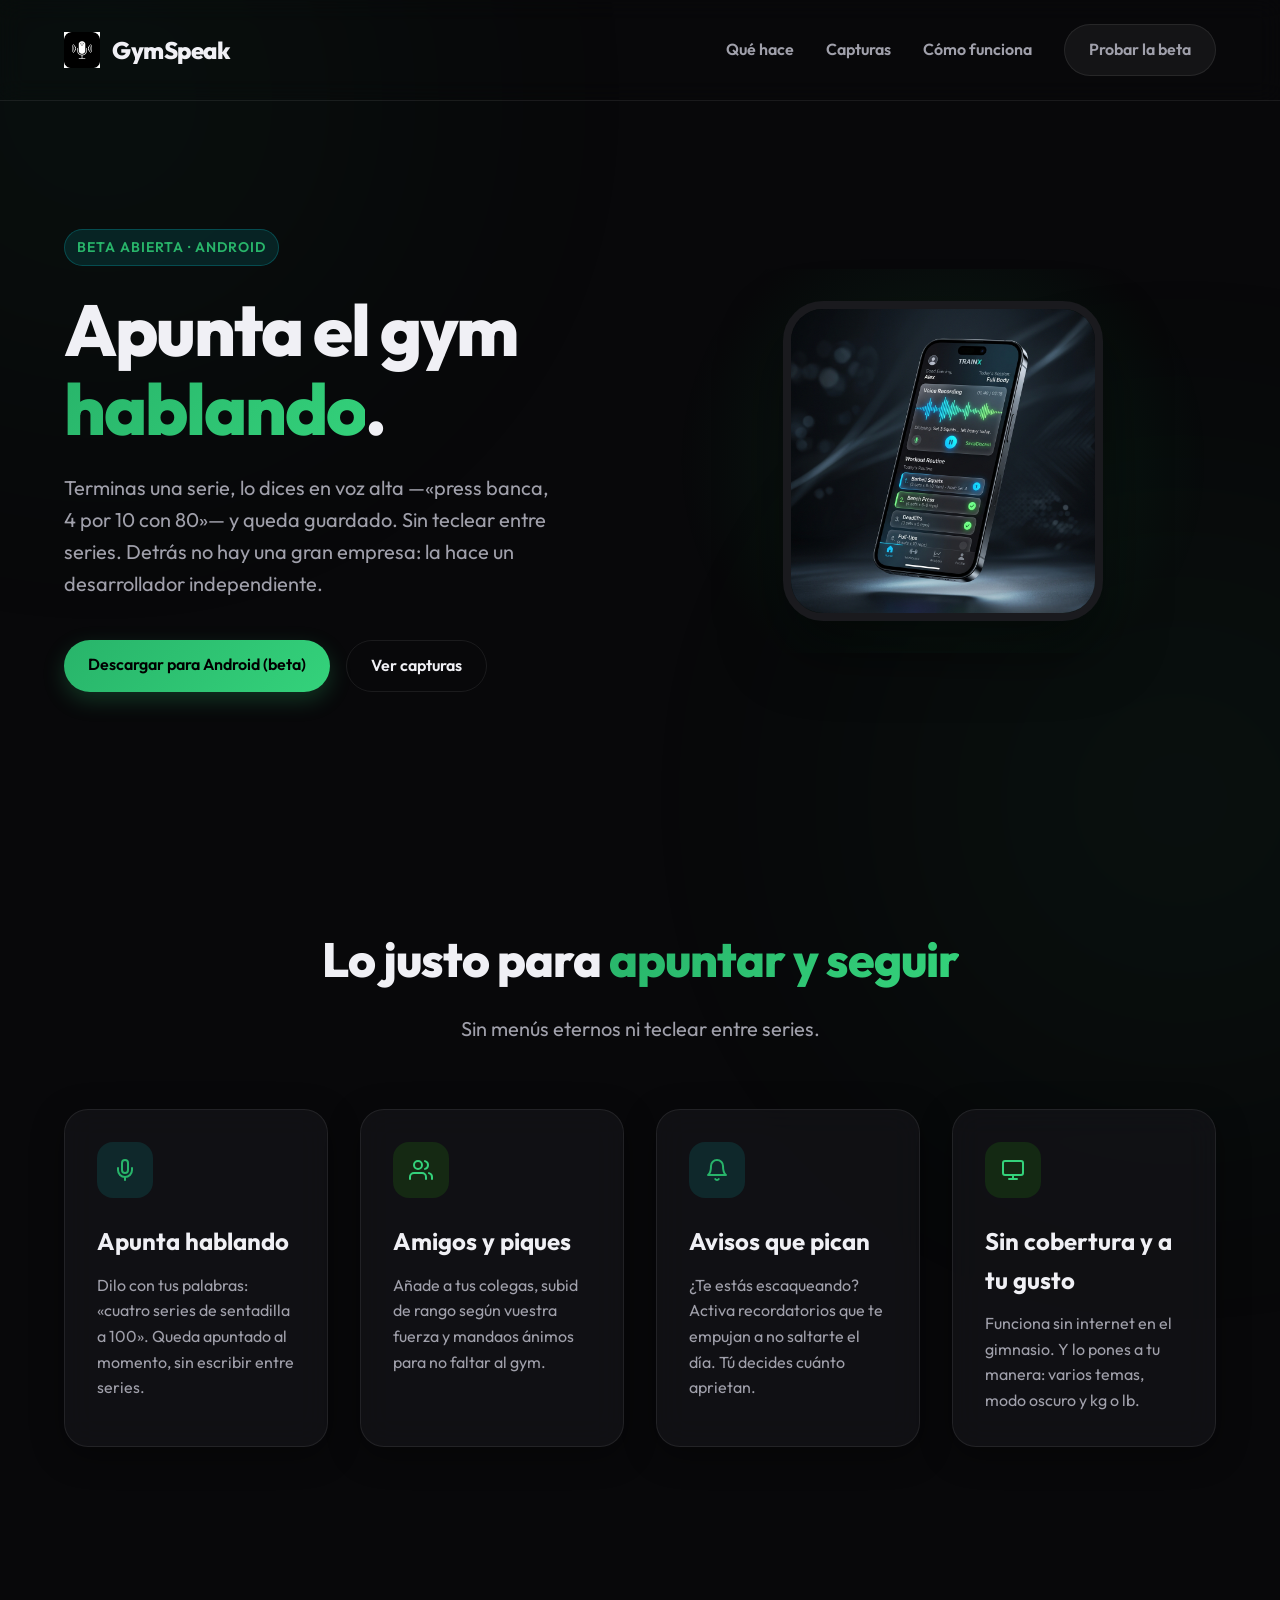
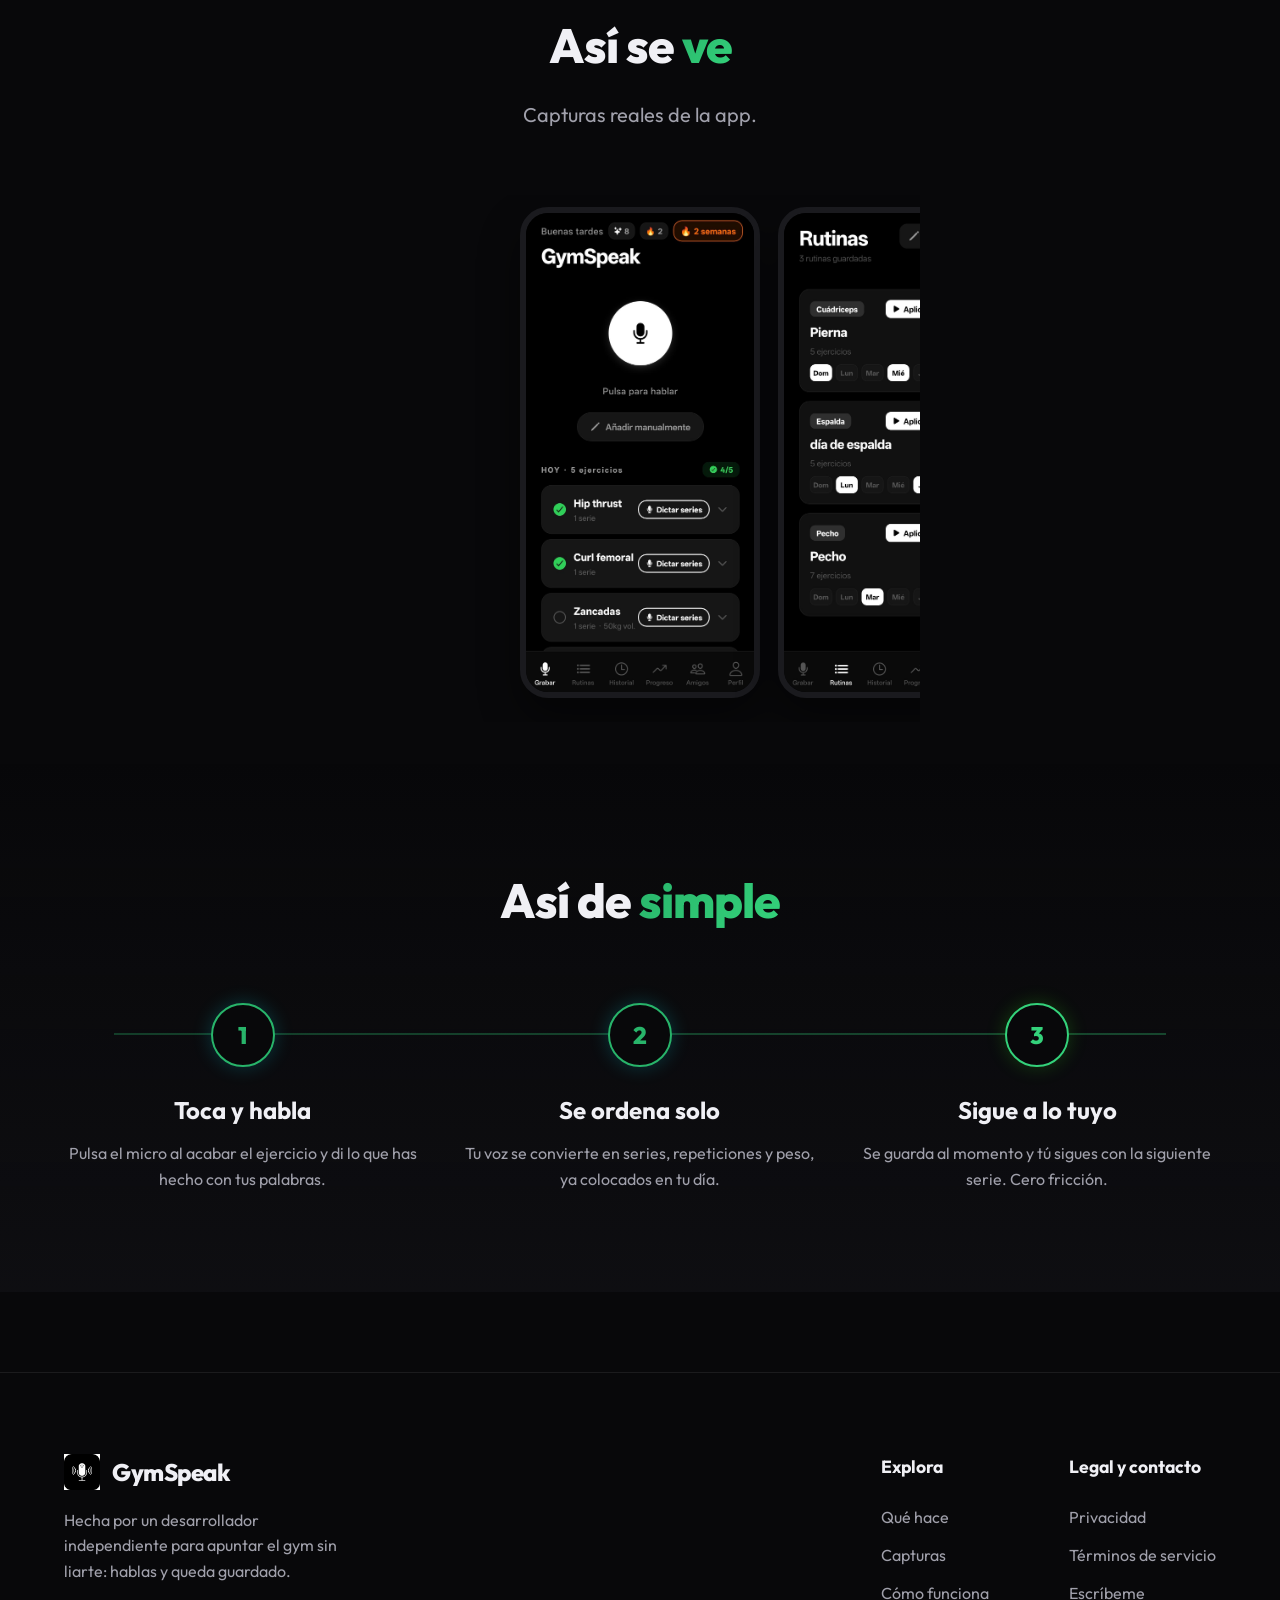
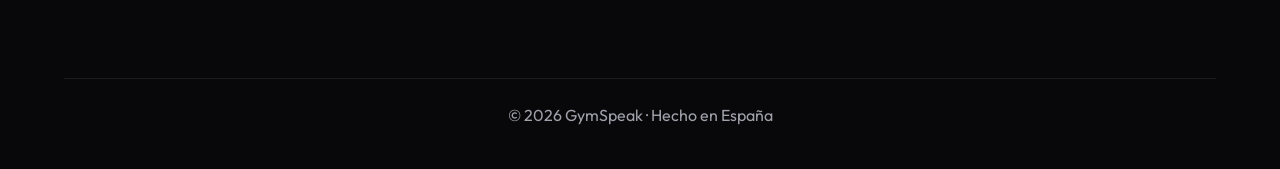
==== index.html @ 834902ee "Landing: carrusel arrastrable con peek (media-entera-media) en vez de marquee" ====
<!DOCTYPE html>
<html lang="es">
<head>
    <meta charset="UTF-8">
    <meta name="viewport" content="width=device-width, initial-scale=1.0">
    <title>GymSpeak — Apunta tu gimnasio hablando</title>
    <meta name="description" content="La app para apuntar tus entrenamientos hablando. Terminas la serie, lo dices en voz alta y queda guardado. Rutinas, progreso y amigos.">

    <!-- Open Graph (previsualización al compartir el enlace) -->
    <meta property="og:type" content="website">
    <meta property="og:title" content="GymSpeak — Apunta tu gimnasio hablando">
    <meta property="og:description" content="Terminas la serie, lo dices en voz alta y queda guardado. Sin teclear entre series.">
    <meta property="og:url" content="https://botizlab.github.io/gymspeak-web/">
    <meta property="og:image" content="https://botizlab.github.io/gymspeak-web/assets/images/banner.png">
    <meta name="twitter:card" content="summary_large_image">

    <!-- Google Fonts: Outfit -->
    <link rel="preconnect" href="https://fonts.googleapis.com">
    <link rel="preconnect" href="https://fonts.gstatic.com" crossorigin>
    <link href="https://fonts.googleapis.com/css2?family=Outfit:wght@300;400;600;800&display=swap" rel="stylesheet">
    <script>document.documentElement.classList.add("js");</script>
    <link rel="stylesheet" href="css/style.css">
</head>
<body>
    <!-- Navbar -->
    <nav class="navbar">
        <div class="container nav-container">
            <a href="#" class="logo-link">
                <img src="assets/images/logo.png" alt="Logo de GymSpeak" class="logo-img">
                <span class="logo-text">GymSpeak</span>
            </a>
            <ul class="nav-links">
                <li><a href="#features">Qué hace</a></li>
                <li><a href="#screenshots">Capturas</a></li>
                <li><a href="#how-it-works">Cómo funciona</a></li>
                <li><a href="https://expo.dev/artifacts/eas/XpJp_AsFJaK3MoLaSjbYxQWqfpWEfsgjcHf6Wb0WRJ0.apk" class="btn-outline">Probar la beta</a></li>
            </ul>
        </div>
    </nav>

    <!-- Hero Section -->
    <header class="hero">
        <div class="container hero-container">
            <div class="hero-content fade-in">
                <div class="badge">Beta abierta · Android</div>
                <h1 class="hero-title">Apunta el gym <span class="highlight">hablando</span>.</h1>
                <p class="hero-subtitle">Terminas una serie, lo dices en voz alta —«press banca, 4 por 10 con 80»— y queda guardado. Sin teclear entre series. Detrás no hay una gran empresa: la hace un desarrollador independiente.</p>
                <div class="hero-buttons">
                    <a href="https://expo.dev/artifacts/eas/XpJp_AsFJaK3MoLaSjbYxQWqfpWEfsgjcHf6Wb0WRJ0.apk" class="btn-primary">Descargar para Android (beta)</a>
                    <a href="#screenshots" class="btn-secondary">Ver capturas</a>
                </div>
            </div>
            <div class="hero-image slide-up">
                <img src="assets/images/mockup.png" alt="GymSpeak en un móvil" class="mockup-img">
                <div class="glow-effect"></div>
            </div>
        </div>
    </header>

    <!-- Features Section -->
    <section id="features" class="features">
        <div class="container">
            <div class="section-header fade-in">
                <h2>Lo justo para <span class="highlight">apuntar y seguir</span></h2>
                <p>Sin menús eternos ni teclear entre series.</p>
            </div>
            <div class="features-grid">
                <div class="feature-card fade-in">
                    <div class="icon-wrapper">
                        <svg xmlns="http://www.w3.org/2000/svg" width="24" height="24" viewBox="0 0 24 24" fill="none" stroke="currentColor" stroke-width="2" stroke-linecap="round" stroke-linejoin="round"><path d="M12 2a3 3 0 0 0-3 3v7a3 3 0 0 0 6 0V5a3 3 0 0 0-3-3Z"></path><path d="M19 10v2a7 7 0 0 1-14 0v-2"></path><line x1="12" y1="19" x2="12" y2="22"></line></svg>
                    </div>
                    <h3>Apunta hablando</h3>
                    <p>Dilo con tus palabras: «cuatro series de sentadilla a 100». Queda apuntado al momento, sin escribir entre series.</p>
                </div>
                <div class="feature-card fade-in">
                    <div class="icon-wrapper">
                        <svg xmlns="http://www.w3.org/2000/svg" width="24" height="24" viewBox="0 0 24 24" fill="none" stroke="currentColor" stroke-width="2" stroke-linecap="round" stroke-linejoin="round"><path d="M17 21v-2a4 4 0 0 0-4-4H5a4 4 0 0 0-4 4v2"></path><circle cx="9" cy="7" r="4"></circle><path d="M23 21v-2a4 4 0 0 0-3-3.87"></path><path d="M16 3.13a4 4 0 0 1 0 7.75"></path></svg>
                    </div>
                    <h3>Amigos y piques</h3>
                    <p>Añade a tus colegas, subid de rango según vuestra fuerza y mandaos ánimos para no faltar al gym.</p>
                </div>
                <div class="feature-card fade-in">
                    <div class="icon-wrapper">
                        <svg xmlns="http://www.w3.org/2000/svg" width="24" height="24" viewBox="0 0 24 24" fill="none" stroke="currentColor" stroke-width="2" stroke-linecap="round" stroke-linejoin="round"><path d="M18 8A6 6 0 0 0 6 8c0 7-3 9-3 9h18s-3-2-3-9"></path><path d="M13.73 21a2 2 0 0 1-3.46 0"></path></svg>
                    </div>
                    <h3>Avisos que pican</h3>
                    <p>¿Te estás escaqueando? Activa recordatorios que te empujan a no saltarte el día. Tú decides cuánto aprietan.</p>
                </div>
                <div class="feature-card fade-in">
                    <div class="icon-wrapper">
                        <svg xmlns="http://www.w3.org/2000/svg" width="24" height="24" viewBox="0 0 24 24" fill="none" stroke="currentColor" stroke-width="2" stroke-linecap="round" stroke-linejoin="round"><rect x="2" y="3" width="20" height="14" rx="2" ry="2"></rect><line x1="8" y1="21" x2="16" y2="21"></line><line x1="12" y1="17" x2="12" y2="21"></line></svg>
                    </div>
                    <h3>Sin cobertura y a tu gusto</h3>
                    <p>Funciona sin internet en el gimnasio. Y lo pones a tu manera: varios temas, modo oscuro y kg o lb.</p>
                </div>
            </div>
        </div>
    </section>

    <!-- Screenshots Section -->
    <section id="screenshots" class="screens">
        <div class="container">
            <div class="section-header fade-in">
                <h2>Así se <span class="highlight">ve</span></h2>
                <p>Capturas reales de la app.</p>
            </div>
            <div class="screens-viewport" id="screensViewport">
                <div class="screens-row">
                    <img src="assets/images/cap-grabar.jpeg" alt="Pantalla de registro por voz de GymSpeak">
                    <img src="assets/images/cap-rutinas.jpeg" alt="Pantalla de rutinas de GymSpeak">
                    <img src="assets/images/cap-historial.jpeg" alt="Pantalla de historial de GymSpeak">
                    <img src="assets/images/cap-amigos.jpeg" alt="Pantalla de amigos y clasificación de GymSpeak">
                    <img src="assets/images/cap-perfil.jpeg" alt="Pantalla de perfil de GymSpeak">
                </div>
            </div>
        </div>
    </section>

    <!-- How it Works Section -->
    <section id="how-it-works" class="how-it-works">
        <div class="container">
            <div class="section-header fade-in">
                <h2>Así de <span class="highlight">simple</span></h2>
            </div>
            <div class="steps-container">
                <div class="step fade-in">
                    <div class="step-number">1</div>
                    <h3>Toca y habla</h3>
                    <p>Pulsa el micro al acabar el ejercicio y di lo que has hecho con tus palabras.</p>
                </div>
                <div class="step fade-in">
                    <div class="step-number">2</div>
                    <h3>Se ordena solo</h3>
                    <p>Tu voz se convierte en series, repeticiones y peso, ya colocados en tu día.</p>
                </div>
                <div class="step fade-in">
                    <div class="step-number">3</div>
                    <h3>Sigue a lo tuyo</h3>
                    <p>Se guarda al momento y tú sigues con la siguiente serie. Cero fricción.</p>
                </div>
            </div>
        </div>
    </section>

    <!-- Footer -->
    <footer class="footer">
        <div class="container footer-container">
            <div class="footer-brand">
                <div class="logo-link">
                    <img src="assets/images/logo.png" alt="Logo de GymSpeak" class="logo-img">
                    <span class="logo-text">GymSpeak</span>
                </div>
                <p>Hecha por un desarrollador independiente para apuntar el gym sin liarte: hablas y queda guardado.</p>
            </div>
            <div class="footer-links">
                <div class="link-group">
                    <h4>Explora</h4>
                    <a href="#features">Qué hace</a>
                    <a href="#screenshots">Capturas</a>
                    <a href="#how-it-works">Cómo funciona</a>
                </div>
                <div class="link-group">
                    <h4>Legal y contacto</h4>
                    <a href="privacidad.html">Privacidad</a>
                    <a href="terminos.html">Términos de servicio</a>
                    <a href="mailto:gymspeaksl@gmail.com">Escríbeme</a>
                </div>
            </div>
        </div>
        <div class="container">
            <div class="footer-bottom">
                <p>&copy; 2026 GymSpeak · Hecho en España</p>
            </div>
        </div>
    </footer>

    <script src="js/main.js"></script>
    <script>
      (function () {
        var vp = document.getElementById('screensViewport');
        if (!vp) return;
        var down = false, startX = 0, startScroll = 0;
        vp.addEventListener('pointerdown', function (e) {
          if (e.pointerType !== 'mouse') return; // táctil usa scroll nativo
          down = true; startX = e.clientX; startScroll = vp.scrollLeft;
          vp.classList.add('dragging');
          try { vp.setPointerCapture(e.pointerId); } catch (_) {}
        });
        vp.addEventListener('pointermove', function (e) {
          if (!down) return;
          vp.scrollLeft = startScroll - (e.clientX - startX);
        });
        function end() { down = false; vp.classList.remove('dragging'); }
        vp.addEventListener('pointerup', end);
        vp.addEventListener('pointercancel', end);
      })();
    </script>
</body>
</html>
---- css/style.css ----
/* =========================================
   GymSpeak - Landing Page Styles
   ========================================= */

:root {
    --bg-dark: #08080a;
    --bg-card: rgba(20, 20, 25, 0.7);
    --text-main: #f0f0f5;
    --text-muted: #a0a0ab;
    --accent-green: #34d27b;
    --accent-blue: #28b46a;
    --glass-border: rgba(255, 255, 255, 0.08);
    --glass-shadow: 0 8px 32px 0 rgba(0, 0, 0, 0.37);
    --font-family: 'Outfit', sans-serif;
}

* {
    margin: 0;
    padding: 0;
    box-sizing: border-box;
}

html {
    scroll-behavior: smooth;
}

body {
    font-family: var(--font-family);
    background-color: var(--bg-dark);
    color: var(--text-main);
    line-height: 1.6;
    overflow-x: hidden;
    position: relative;
}

/* Background Gradients */
body::before, body::after {
    content: '';
    position: fixed;
    width: 600px;
    height: 600px;
    border-radius: 50%;
    filter: blur(150px);
    z-index: -1;
    opacity: 0.05;
}

body::before {
    top: -200px;
    left: -200px;
    background: var(--accent-blue);
}

body::after {
    bottom: -200px;
    right: -200px;
    background: var(--accent-green);
}

.container {
    max-width: 1200px;
    margin: 0 auto;
    padding: 0 24px;
}

/* ================= Navbar ================= */
.navbar {
    padding: 24px 0;
    position: sticky;
    top: 0;
    z-index: 100;
    -webkit-backdrop-filter: blur(12px);
    backdrop-filter: blur(12px);
    border-bottom: 1px solid var(--glass-border);
}

.nav-container {
    display: flex;
    justify-content: space-between;
    align-items: center;
}

.logo-link {
    display: flex;
    align-items: center;
    gap: 12px;
    text-decoration: none;
    color: var(--text-main);
}

.logo-img {
    height: 36px;
    width: auto;
}

.logo-text {
    font-size: 1.5rem;
    font-weight: 800;
    letter-spacing: -0.5px;
}

.nav-links {
    display: flex;
    gap: 32px;
    align-items: center;
    list-style: none;
}

.nav-links a {
    text-decoration: none;
    color: var(--text-muted);
    font-weight: 600;
    transition: color 0.3s ease;
}

.nav-links a:hover {
    color: var(--text-main);
}

/* Buttons */
.btn-outline, .btn-primary, .btn-secondary {
    display: inline-block;
    padding: 12px 24px;
    border-radius: 100px;
    font-weight: 600;
    text-decoration: none;
    transition: all 0.3s ease;
    cursor: pointer;
}

.btn-outline {
    border: 1px solid var(--glass-border);
    color: var(--text-main);
    background: rgba(255, 255, 255, 0.05);
}

.btn-outline:hover {
    background: rgba(255, 255, 255, 0.1);
    border-color: rgba(255, 255, 255, 0.2);
}

.btn-primary {
    background: linear-gradient(135deg, var(--accent-blue), var(--accent-green));
    color: #000;
    border: none;
    box-shadow: 0 8px 22px rgba(52, 210, 123, 0.22);
}

.btn-primary:hover {
    transform: translateY(-2px);
    box-shadow: 0 10px 26px rgba(52, 210, 123, 0.33);
}

.btn-secondary {
    background: transparent;
    color: var(--text-main);
    border: 1px solid var(--glass-border);
}

.btn-secondary:hover {
    background: rgba(255, 255, 255, 0.05);
}

/* ================= Hero ================= */
.hero {
    padding: 100px 0;
    min-height: 80vh;
    display: flex;
    align-items: center;
}

.hero-container {
    display: flex;
    align-items: center;
    justify-content: space-between;
    gap: 60px;
}

.hero-content {
    flex: 1;
}

.badge {
    display: inline-block;
    padding: 6px 12px;
    background: rgba(0, 240, 255, 0.1);
    border: 1px solid rgba(0, 240, 255, 0.2);
    color: var(--accent-blue);
    border-radius: 100px;
    font-size: 0.875rem;
    font-weight: 600;
    margin-bottom: 24px;
    letter-spacing: 1px;
    text-transform: uppercase;
}

.hero-title {
    font-size: 4.5rem;
    font-weight: 800;
    line-height: 1.1;
    margin-bottom: 24px;
    letter-spacing: -2px;
}

.highlight {
    background: linear-gradient(135deg, var(--accent-blue), var(--accent-green));
    -webkit-background-clip: text;
    -webkit-text-fill-color: transparent;
}

.hero-subtitle {
    font-size: 1.25rem;
    color: var(--text-muted);
    margin-bottom: 40px;
    max-width: 500px;
}

.hero-buttons {
    display: flex;
    gap: 16px;
}

.hero-image {
    flex: 1;
    position: relative;
    display: flex;
    justify-content: center;
}

.mockup-img {
    max-width: 320px;
    width: 100%;
    z-index: 2;
    border-radius: 40px;
    box-shadow: 0 30px 60px rgba(0,0,0,0.5);
    border: 8px solid #1a1a1e;
}

.glow-effect {
    position: absolute;
    top: 50%;
    left: 50%;
    transform: translate(-50%, -50%);
    width: 120%;
    height: 120%;
    background: radial-gradient(circle, rgba(52, 210, 123, 0.12) 0%, rgba(52, 210, 123, 0) 70%);
    z-index: 1;
}

/* ================= Features ================= */
.features {
    padding: 100px 0;
}

.section-header {
    text-align: center;
    margin-bottom: 64px;
}

.section-header h2 {
    font-size: 3rem;
    font-weight: 800;
    margin-bottom: 16px;
    letter-spacing: -1px;
}

.section-header p {
    font-size: 1.25rem;
    color: var(--text-muted);
}

.features-grid {
    display: grid;
    grid-template-columns: repeat(auto-fit, minmax(250px, 1fr));
    gap: 32px;
}

.feature-card {
    background: var(--bg-card);
    -webkit-backdrop-filter: blur(16px);
    backdrop-filter: blur(16px);
    border: 1px solid var(--glass-border);
    border-radius: 24px;
    padding: 32px;
    transition: transform 0.3s ease, border-color 0.3s ease;
    box-shadow: var(--glass-shadow);
}

.feature-card:hover {
    transform: translateY(-10px);
    border-color: var(--accent-blue);
}

.icon-wrapper {
    width: 56px;
    height: 56px;
    border-radius: 16px;
    background: rgba(0, 240, 255, 0.1);
    display: flex;
    align-items: center;
    justify-content: center;
    color: var(--accent-blue);
    margin-bottom: 24px;
}

.feature-card:nth-child(even) .icon-wrapper {
    background: rgba(57, 255, 20, 0.1);
    color: var(--accent-green);
}

.feature-card:nth-child(even):hover {
    border-color: var(--accent-green);
}

.feature-card h3 {
    font-size: 1.5rem;
    margin-bottom: 12px;
}

.feature-card p {
    color: var(--text-muted);
}

/* ================= How it Works ================= */
.how-it-works {
    padding: 100px 0;
    background: linear-gradient(to bottom, transparent, rgba(20, 20, 25, 0.5));
}

.steps-container {
    display: flex;
    justify-content: space-between;
    gap: 40px;
    margin-top: 60px;
    position: relative;
}

.steps-container::before {
    content: '';
    position: absolute;
    top: 30px;
    left: 50px;
    right: 50px;
    height: 2px;
    background: linear-gradient(90deg, var(--accent-blue), var(--accent-green));
    z-index: 0;
    opacity: 0.3;
}

.step {
    flex: 1;
    text-align: center;
    position: relative;
    z-index: 1;
}

.step-number {
    width: 64px;
    height: 64px;
    border-radius: 50%;
    background: var(--bg-dark);
    border: 2px solid var(--accent-blue);
    color: var(--accent-blue);
    display: flex;
    align-items: center;
    justify-content: center;
    font-size: 1.5rem;
    font-weight: 800;
    margin: 0 auto 24px;
    box-shadow: 0 0 20px rgba(0, 240, 255, 0.2);
}

.step:nth-child(3) .step-number {
    border-color: var(--accent-green);
    color: var(--accent-green);
    box-shadow: 0 0 20px rgba(57, 255, 20, 0.2);
}

.step h3 {
    font-size: 1.5rem;
    margin-bottom: 12px;
}

.step p {
    color: var(--text-muted);
}

/* ================= Screenshots ================= */
.screens {
    padding: 60px 0 40px;
    overflow: hidden;
}

.screens-viewport {
    width: 100%;
    max-width: 560px;
    margin: 0 auto;
    overflow-x: auto;
    overflow-y: hidden;
    scroll-snap-type: x mandatory;
    scrollbar-width: none;
    -ms-overflow-style: none;
    cursor: grab;
}

.screens-viewport::-webkit-scrollbar { display: none; }
.screens-viewport.dragging { cursor: grabbing; }

.screens-row {
    display: flex;
    gap: 18px;
    width: max-content;
    padding: 12px calc(50% - 120px) 24px;
}

.screens-row img {
    width: 240px;
    height: auto;
    flex: 0 0 auto;
    scroll-snap-align: center;
    border-radius: 28px;
    border: 6px solid #1a1a1e;
    box-shadow: 0 20px 40px rgba(0, 0, 0, 0.45);
    user-select: none;
    -webkit-user-drag: none;
    pointer-events: none;
}

@media (max-width: 600px) {
    .screens-row { padding: 12px calc(50% - 100px) 24px; }
    .screens-row img { width: 200px; }
}

/* ================= Footer ================= */
.footer {
    padding: 80px 0 40px;
    border-top: 1px solid var(--glass-border);
    margin-top: 80px;
}

.footer-container {
    display: flex;
    justify-content: space-between;
    margin-bottom: 60px;
}

.footer-brand p {
    color: var(--text-muted);
    margin-top: 16px;
    max-width: 300px;
}

.footer-links {
    display: flex;
    gap: 80px;
}

.link-group h4 {
    margin-bottom: 24px;
    font-size: 1.1rem;
}

.link-group a {
    display: block;
    color: var(--text-muted);
    text-decoration: none;
    margin-bottom: 12px;
    transition: color 0.3s;
}

.link-group a:hover {
    color: var(--text-main);
}

.footer-bottom {
    text-align: center;
    color: var(--text-muted);
    padding-top: 24px;
    border-top: 1px solid var(--glass-border);
}

/* ================= Animations ================= */
html.js .fade-in {
    opacity: 0;
    transform: translateY(20px);
    transition: opacity 0.8s ease, transform 0.8s ease;
}

.fade-in.visible {
    opacity: 1;
    transform: translateY(0);
}

html.js .slide-up {
    opacity: 0;
    transform: translateY(50px);
    transition: opacity 1s ease, transform 1s ease;
}

.slide-up.visible {
    opacity: 1;
    transform: translateY(0);
}

/* ================= Responsive ================= */
@media (max-width: 900px) {
    .hero-container {
        flex-direction: column;
        text-align: center;
    }
    
    .hero-title {
        font-size: 3.5rem;
    }
    
    .hero-subtitle {
        margin: 0 auto 32px;
    }
    
    .hero-buttons {
        justify-content: center;
    }
    
    .steps-container {
        flex-direction: column;
        gap: 60px;
    }
    
    .steps-container::before {
        display: none;
    }
    
    .footer-container {
        flex-direction: column;
        gap: 40px;
    }
    
    .nav-links {
        display: none;
    }
}

/* Cinturon de seguridad: nada queda invisible aunque falle el JS de animaciones */
html.js .fade-in, html.js .slide-up { animation: gs-reveal 0s 2.5s forwards; }
@keyframes gs-reveal { to { opacity: 1; transform: none; } }
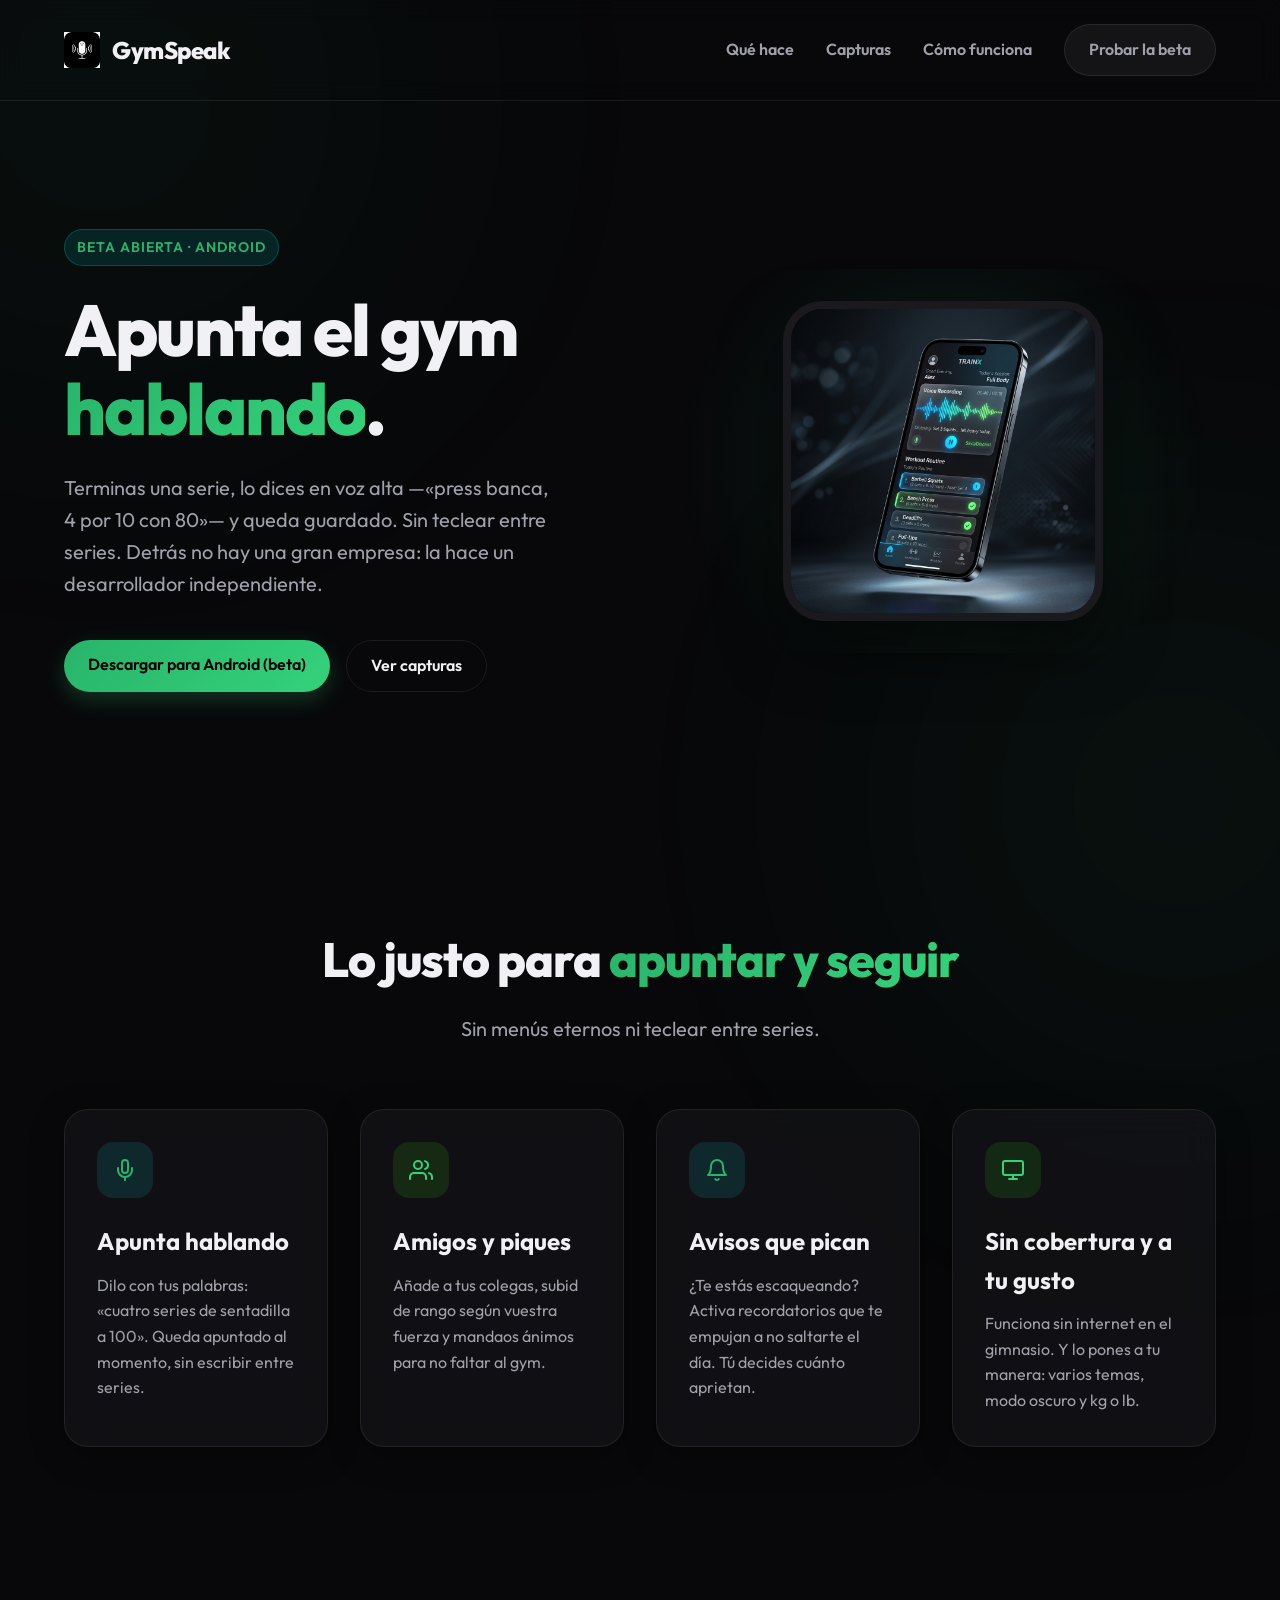
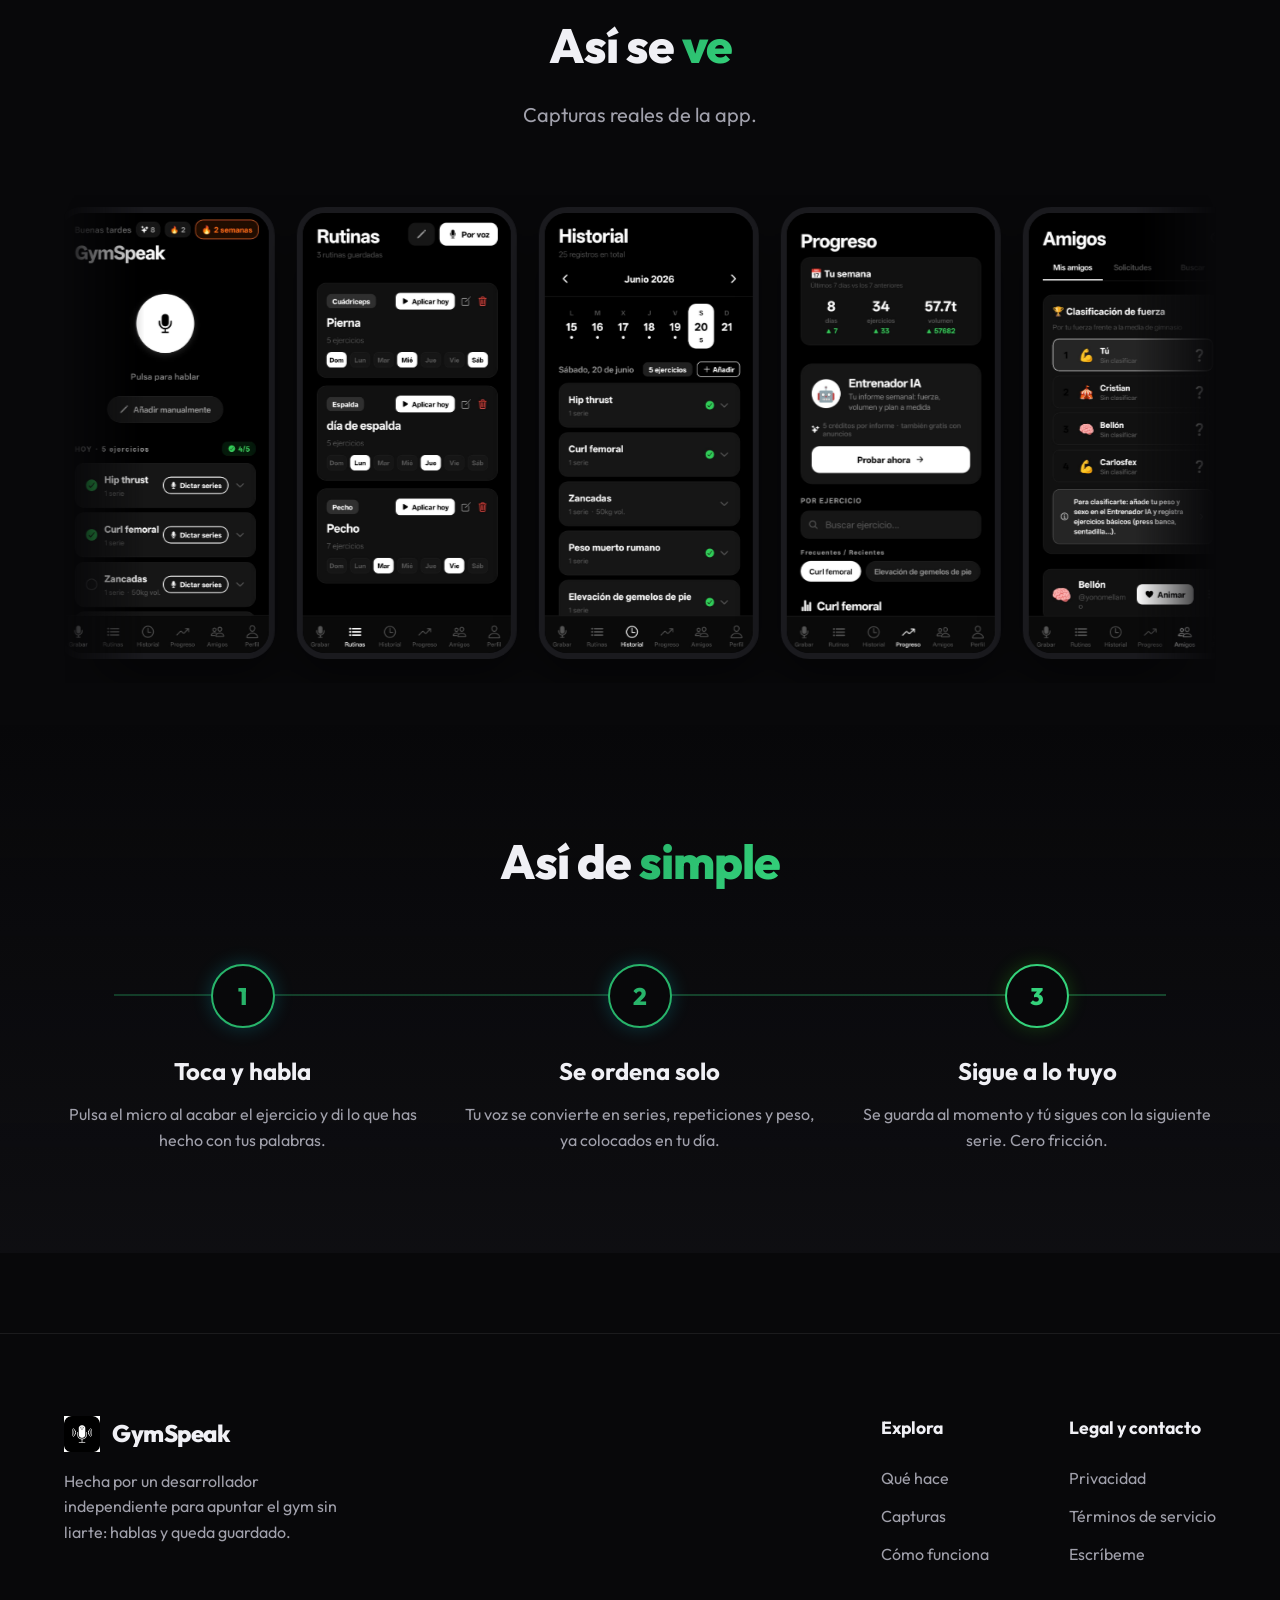
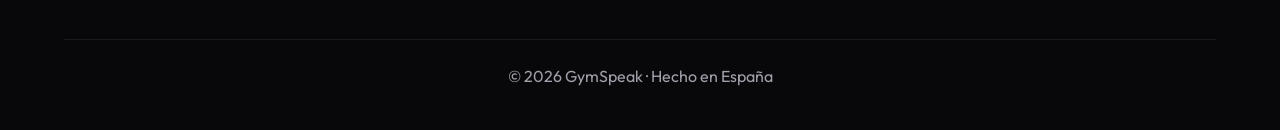
==== commit 139dfbde: "Landing: carrusel rueda infinita con inercia (arrastre 2 sentidos) + captura de Progreso (6 en orden" ====
--- a/index.html
+++ b/index.html
@@ -104,11 +104,12 @@
                 <h2>Así se <span class="highlight">ve</span></h2>
                 <p>Capturas reales de la app.</p>
             </div>
-            <div class="screens-viewport" id="screensViewport">
-                <div class="screens-row">
+            <div class="wheel-viewport" id="wheel">
+                <div class="wheel-track" id="wheelTrack">
                     <img src="assets/images/cap-grabar.jpeg" alt="Pantalla de registro por voz de GymSpeak">
                     <img src="assets/images/cap-rutinas.jpeg" alt="Pantalla de rutinas de GymSpeak">
                     <img src="assets/images/cap-historial.jpeg" alt="Pantalla de historial de GymSpeak">
+                    <img src="assets/images/cap-progreso.jpeg" alt="Pantalla de progreso de GymSpeak">
                     <img src="assets/images/cap-amigos.jpeg" alt="Pantalla de amigos y clasificación de GymSpeak">
                     <img src="assets/images/cap-perfil.jpeg" alt="Pantalla de perfil de GymSpeak">
                 </div>
@@ -177,22 +178,57 @@
     <script src="js/main.js"></script>
     <script>
       (function () {
-        var vp = document.getElementById('screensViewport');
-        if (!vp) return;
-        var down = false, startX = 0, startScroll = 0;
+        var vp = document.getElementById('wheel');
+        var track = document.getElementById('wheelTrack');
+        if (!vp || !track) return;
+
+        // Triplicar el contenido para el bucle infinito sin cortes
+        var originals = Array.prototype.slice.call(track.children);
+        for (var c = 0; c < 2; c++) {
+          originals.forEach(function (node) { track.appendChild(node.cloneNode(true)); });
+        }
+
+        var unit = 0;
+        function measure() { unit = track.scrollWidth / 3; }
+        window.addEventListener('resize', measure);
+        window.addEventListener('load', measure);
+        Array.prototype.slice.call(track.querySelectorAll('img')).forEach(function (im) {
+          if (!im.complete) im.addEventListener('load', measure);
+        });
+        measure();
+
+        var offset = 0;     // px
+        var vel = 0;        // px por frame
+        var drift = 0.35;   // giro automatico suave (hacia la izquierda)
+        var dragging = false, lastX = 0;
+
         vp.addEventListener('pointerdown', function (e) {
-          if (e.pointerType !== 'mouse') return; // táctil usa scroll nativo
-          down = true; startX = e.clientX; startScroll = vp.scrollLeft;
+          dragging = true; lastX = e.clientX; vel = 0;
           vp.classList.add('dragging');
           try { vp.setPointerCapture(e.pointerId); } catch (_) {}
         });
         vp.addEventListener('pointermove', function (e) {
-          if (!down) return;
-          vp.scrollLeft = startScroll - (e.clientX - startX);
+          if (!dragging) return;
+          var dx = e.clientX - lastX; lastX = e.clientX;
+          offset -= dx;   // sigue al dedo en ambos sentidos
+          vel = -dx;      // inercia = ultimo desplazamiento
         });
-        function end() { down = false; vp.classList.remove('dragging'); }
-        vp.addEventListener('pointerup', end);
-        vp.addEventListener('pointercancel', end);
+        function release() { if (dragging) { dragging = false; vp.classList.remove('dragging'); } }
+        vp.addEventListener('pointerup', release);
+        vp.addEventListener('pointercancel', release);
+
+        function loop() {
+          if (!dragging) {
+            offset += vel;
+            vel += (drift - vel) * 0.03;   // la inercia decae hasta el giro suave
+          }
+          if (unit > 0) {
+            var t = ((offset % unit) + unit) % unit;
+            track.style.transform = 'translate3d(' + (-t) + 'px,0,0)';
+          }
+          requestAnimationFrame(loop);
+        }
+        requestAnimationFrame(loop);
       })();
     </script>
 </body>
--- a/css/style.css
+++ b/css/style.css
@@ -388,36 +388,30 @@
 /* ================= Screenshots ================= */
 .screens {
     padding: 60px 0 40px;
+}
+
+.wheel-viewport {
     overflow: hidden;
-}
-
-.screens-viewport {
-    width: 100%;
-    max-width: 560px;
-    margin: 0 auto;
-    overflow-x: auto;
-    overflow-y: hidden;
-    scroll-snap-type: x mandatory;
-    scrollbar-width: none;
-    -ms-overflow-style: none;
     cursor: grab;
-}
-
-.screens-viewport::-webkit-scrollbar { display: none; }
-.screens-viewport.dragging { cursor: grabbing; }
-
-.screens-row {
-    display: flex;
-    gap: 18px;
+    touch-action: pan-y;
+    -webkit-mask-image: linear-gradient(90deg, transparent, #000 7%, #000 93%, transparent);
+    mask-image: linear-gradient(90deg, transparent, #000 7%, #000 93%, transparent);
+}
+
+.wheel-viewport.dragging { cursor: grabbing; }
+
+.wheel-track {
+    display: flex;
     width: max-content;
-    padding: 12px calc(50% - 120px) 24px;
-}
-
-.screens-row img {
-    width: 240px;
+    padding: 12px 0 24px;
+    will-change: transform;
+}
+
+.wheel-track img {
+    width: 220px;
     height: auto;
+    margin-right: 22px;
     flex: 0 0 auto;
-    scroll-snap-align: center;
     border-radius: 28px;
     border: 6px solid #1a1a1e;
     box-shadow: 0 20px 40px rgba(0, 0, 0, 0.45);
@@ -427,8 +421,7 @@
 }
 
 @media (max-width: 600px) {
-    .screens-row { padding: 12px calc(50% - 100px) 24px; }
-    .screens-row img { width: 200px; }
+    .wheel-track img { width: 180px; margin-right: 16px; }
 }
 
 /* ================= Footer ================= */
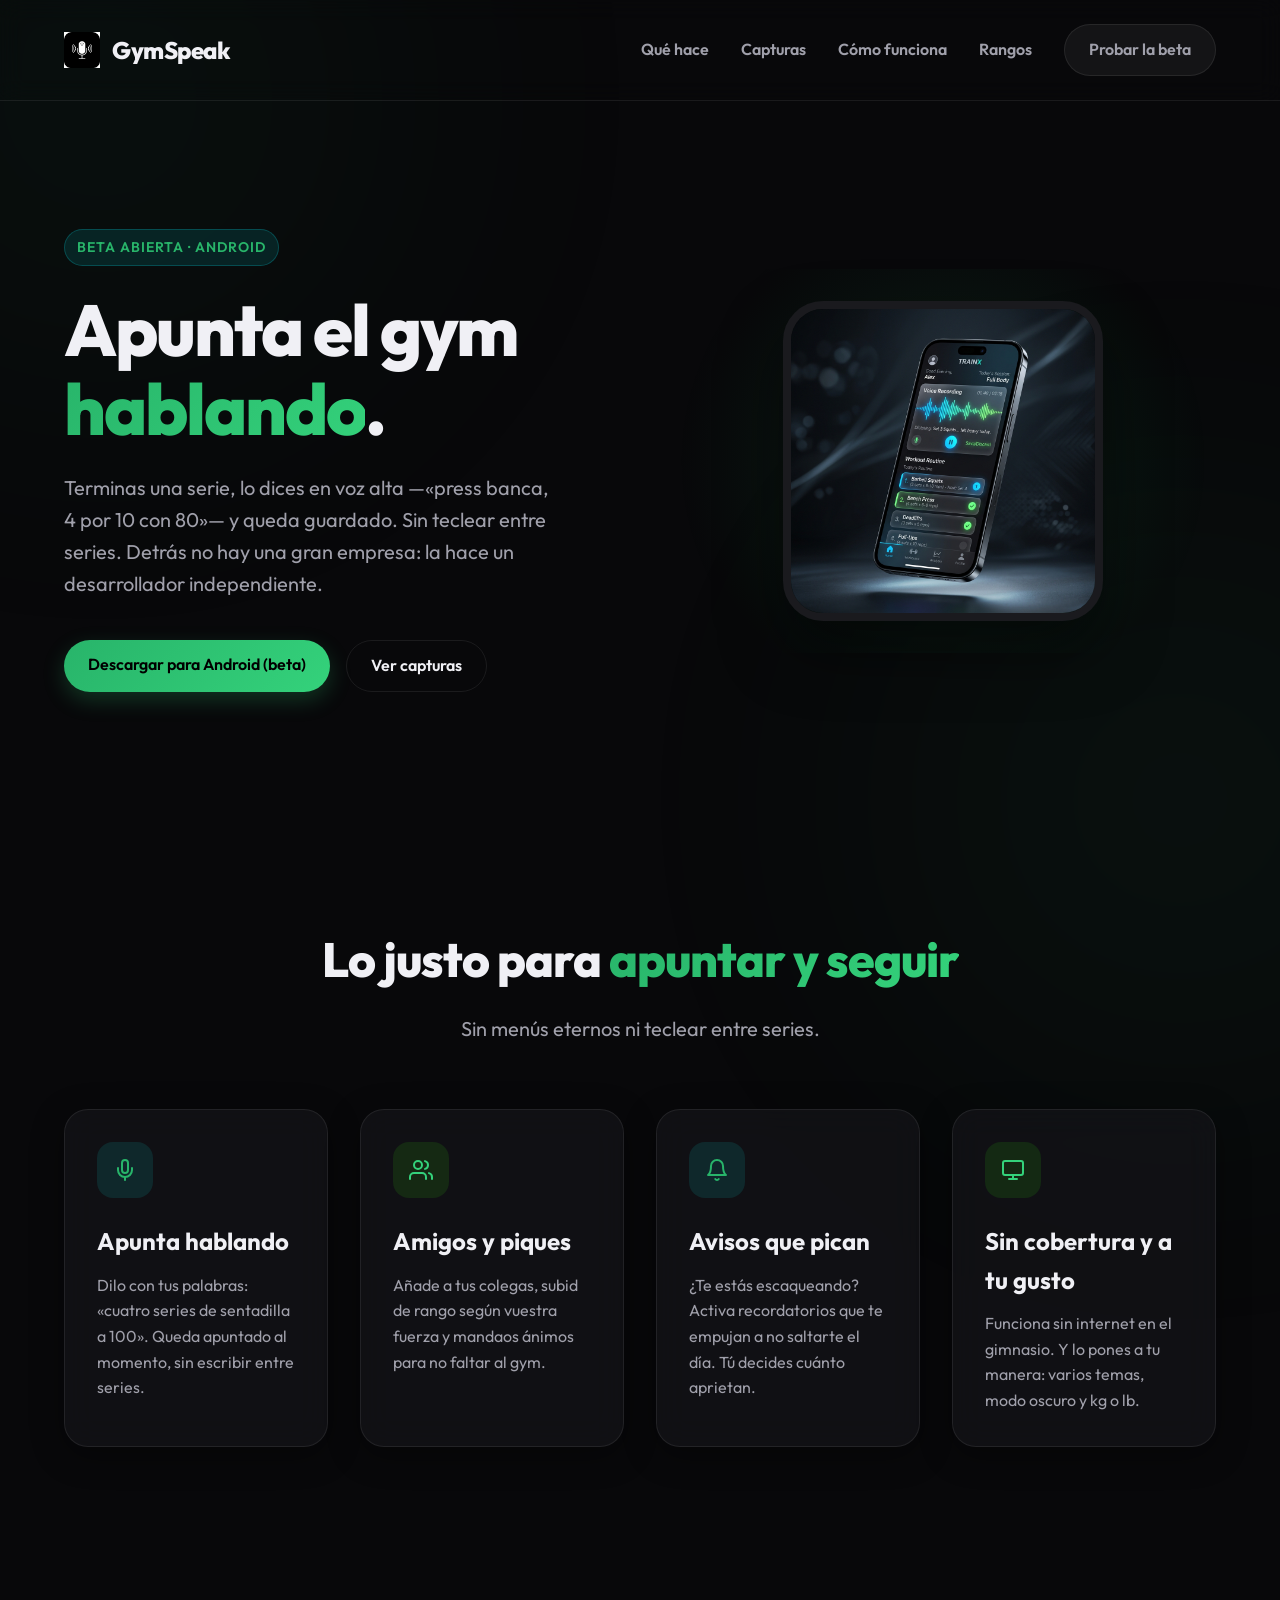
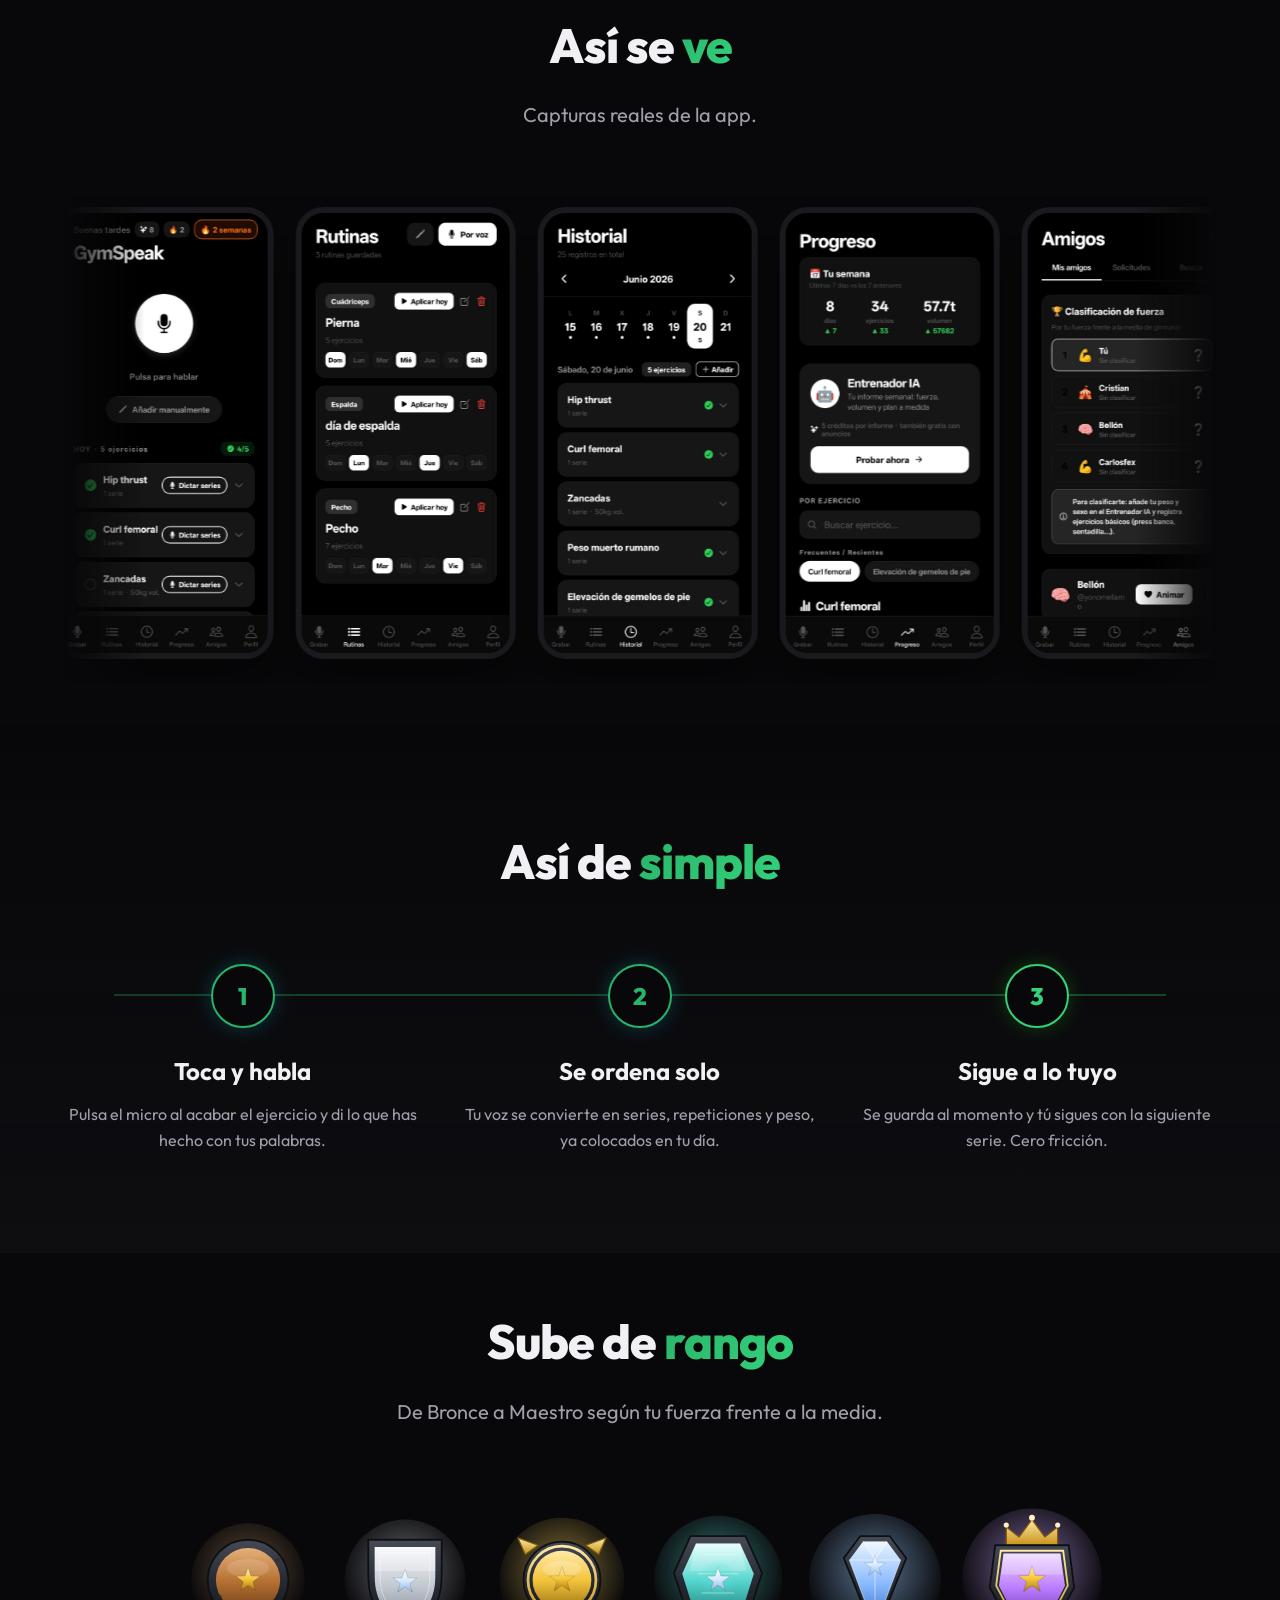
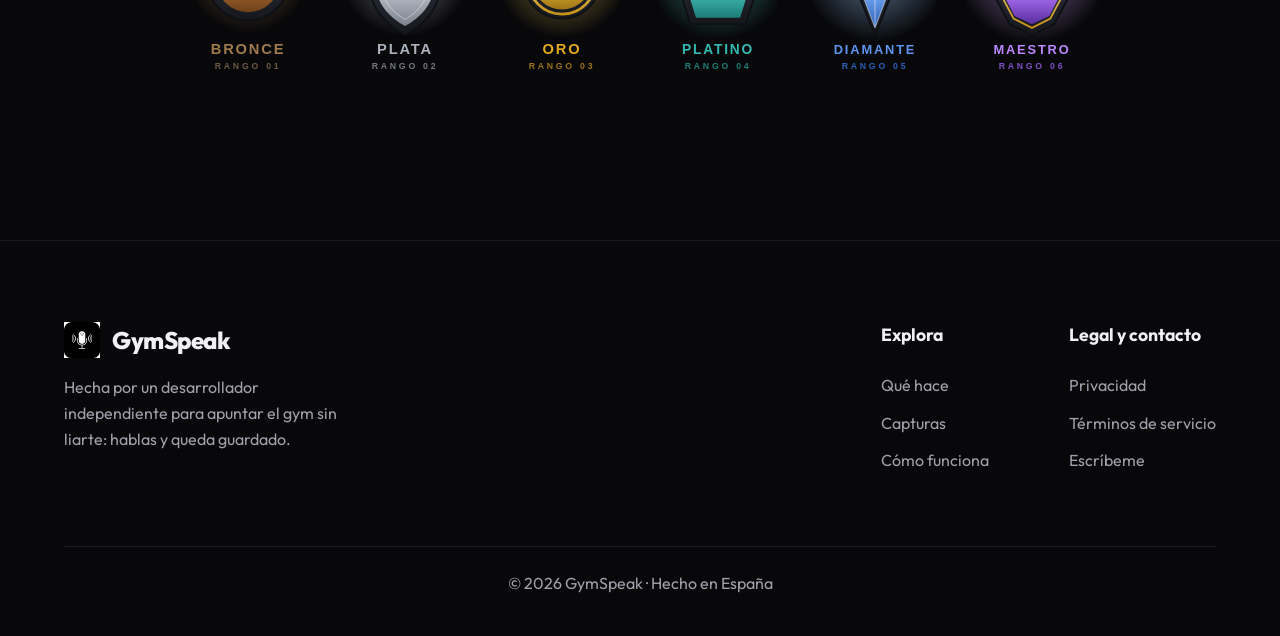
==== commit 7a83653b: "Landing: seccion Rangos (Bronce a Maestro) con emblemas AAA" ====
--- a/index.html
+++ b/index.html
@@ -33,6 +33,7 @@
                 <li><a href="#features">Qué hace</a></li>
                 <li><a href="#screenshots">Capturas</a></li>
                 <li><a href="#how-it-works">Cómo funciona</a></li>
+                <li><a href="#rangos">Rangos</a></li>
                 <li><a href="https://expo.dev/artifacts/eas/XpJp_AsFJaK3MoLaSjbYxQWqfpWEfsgjcHf6Wb0WRJ0.apk" class="btn-outline">Probar la beta</a></li>
             </ul>
         </div>
@@ -139,6 +140,106 @@
                     <h3>Sigue a lo tuyo</h3>
                     <p>Se guarda al momento y tú sigues con la siguiente serie. Cero fricción.</p>
                 </div>
+            </div>
+        </div>
+    </section>
+
+    <!-- Rangos -->
+    <section id="rangos" class="ranks">
+        <div class="container">
+            <div class="section-header fade-in">
+                <h2>Sube de <span class="highlight">rango</span></h2>
+                <p>De Bronce a Maestro según tu fuerza frente a la media.</p>
+            </div>
+            <div class="ranks-wrap fade-in">
+                <svg viewBox="0 0 1024 270" role="img" xmlns="http://www.w3.org/2000/svg" aria-label="Rangos de GymSpeak: Bronce, Plata, Oro, Platino, Diamante y Maestro">
+<defs>
+<linearGradient id="frame" x1="0" y1="0" x2="0" y2="1"><stop offset="0" stop-color="#454a55"/><stop offset="0.5" stop-color="#262a32"/><stop offset="1" stop-color="#15171c"/></linearGradient>
+<linearGradient id="fB" x1="0" y1="0" x2="0" y2="1"><stop offset="0" stop-color="#e6b079"/><stop offset="0.5" stop-color="#b87333"/><stop offset="1" stop-color="#6e4019"/></linearGradient>
+<linearGradient id="fP" x1="0" y1="0" x2="0" y2="1"><stop offset="0" stop-color="#f6f7f9"/><stop offset="0.5" stop-color="#c2c8d0"/><stop offset="1" stop-color="#7c828c"/></linearGradient>
+<linearGradient id="fO" x1="0" y1="0" x2="0" y2="1"><stop offset="0" stop-color="#ffe9a8"/><stop offset="0.5" stop-color="#f4c43c"/><stop offset="1" stop-color="#9c7415"/></linearGradient>
+<linearGradient id="fPl" x1="0" y1="0" x2="0" y2="1"><stop offset="0" stop-color="#e4fffb"/><stop offset="0.5" stop-color="#56d6cf"/><stop offset="1" stop-color="#1c7d77"/></linearGradient>
+<linearGradient id="fD" x1="0" y1="0" x2="0" y2="1"><stop offset="0" stop-color="#eaf3ff"/><stop offset="0.5" stop-color="#86b9ff"/><stop offset="1" stop-color="#2b5fb8"/></linearGradient>
+<linearGradient id="fM" x1="0" y1="0" x2="0" y2="1"><stop offset="0" stop-color="#efd6ff"/><stop offset="0.5" stop-color="#b97bff"/><stop offset="1" stop-color="#5a2ea0"/></linearGradient>
+<linearGradient id="goldT" x1="0" y1="0" x2="0" y2="1"><stop offset="0" stop-color="#ffe9a8"/><stop offset="1" stop-color="#c79318"/></linearGradient>
+<linearGradient id="starGold" x1="0" y1="0" x2="0" y2="1"><stop offset="0" stop-color="#fff0b0"/><stop offset="0.5" stop-color="#f6c63a"/><stop offset="1" stop-color="#a87a12"/></linearGradient>
+<linearGradient id="starCool" x1="0" y1="0" x2="0" y2="1"><stop offset="0" stop-color="#ffffff"/><stop offset="0.5" stop-color="#d6eaff"/><stop offset="1" stop-color="#8fb4e6"/></linearGradient>
+<radialGradient id="rgB" cx="0.5" cy="0.42" r="0.55"><stop offset="0" stop-color="#e6b079" stop-opacity="0.4"/><stop offset="1" stop-color="#e6b079" stop-opacity="0"/></radialGradient>
+<radialGradient id="rgP" cx="0.5" cy="0.42" r="0.55"><stop offset="0" stop-color="#dfe3ea" stop-opacity="0.45"/><stop offset="1" stop-color="#dfe3ea" stop-opacity="0"/></radialGradient>
+<radialGradient id="rgO" cx="0.5" cy="0.42" r="0.55"><stop offset="0" stop-color="#ffd860" stop-opacity="0.5"/><stop offset="1" stop-color="#ffd860" stop-opacity="0"/></radialGradient>
+<radialGradient id="rgPl" cx="0.5" cy="0.42" r="0.55"><stop offset="0" stop-color="#5fe0d8" stop-opacity="0.5"/><stop offset="1" stop-color="#5fe0d8" stop-opacity="0"/></radialGradient>
+<radialGradient id="rgD" cx="0.5" cy="0.42" r="0.55"><stop offset="0" stop-color="#9ccbff" stop-opacity="0.55"/><stop offset="1" stop-color="#9ccbff" stop-opacity="0"/></radialGradient>
+<radialGradient id="rgM" cx="0.5" cy="0.42" r="0.55"><stop offset="0" stop-color="#cda3ff" stop-opacity="0.6"/><stop offset="1" stop-color="#cda3ff" stop-opacity="0"/></radialGradient>
+<symbol id="st" viewBox="-12 -12 24 24"><path d="M0,-11 L2.59,-3.56 L10.46,-3.4 L4.18,1.36 L6.47,8.9 L0,4.4 L-6.47,8.9 L-4.18,1.36 L-10.46,-3.4 L-2.59,-3.56 Z" stroke="#00000033" stroke-width="0.6"/></symbol>
+</defs>
+<g transform="translate(85,98)">
+<circle cx="0" cy="3" r="44" fill="#000" opacity="0.14"/><circle cx="0" cy="-2" r="62" fill="url(#rgB)"/>
+<circle cx="0" cy="-2" r="44" fill="url(#frame)" stroke="#0e1014" stroke-width="2"/><circle cx="0" cy="-2" r="35" fill="url(#fB)"/>
+<ellipse cx="0" cy="-15" rx="23" ry="10" fill="#ffffff" opacity="0.14"/>
+<circle cx="32" cy="-24" r="2.4" fill="#3a230f" opacity="0.5"/><circle cx="-30" cy="16" r="2" fill="#3a230f" opacity="0.45"/>
+<use href="#st" x="-15" y="-17" width="30" height="30" fill="url(#starGold)"/>
+<text text-anchor="middle" x="0" y="78" font-family="Arial" font-size="16" font-weight="800" letter-spacing="2" fill="#a07a4f">BRONCE</text>
+<text text-anchor="middle" x="0" y="95" font-family="Arial" font-size="9.5" font-weight="700" letter-spacing="3" fill="#6d5a44">RANGO 01</text>
+</g>
+<g transform="translate(256,98)">
+<path d="M-40,-46 L40,-46 L40,-6 C40,28 22,46 0,58 C-22,46 -40,28 -40,-6 Z" transform="translate(0,5)" fill="#000" opacity="0.14"/>
+<circle cx="0" cy="-2" r="66" fill="url(#rgP)"/>
+<path d="M-40,-46 L40,-46 L40,-6 C40,28 22,46 0,58 C-22,46 -40,28 -40,-6 Z" fill="url(#frame)" stroke="#0e1014" stroke-width="2"/>
+<path d="M-33,-38 L33,-38 L33,-6 C33,23 18,38 0,48 C-18,38 -33,23 -33,-6 Z" fill="url(#fP)"/>
+<path d="M-27,-32 L27,-32 L27,-5 C27,20 14,32 0,41 C-14,32 -27,20 -27,-5 Z" fill="none" stroke="#ffffff" stroke-width="1" stroke-opacity="0.45"/>
+<path d="M-33,-38 L33,-38 L33,-12 L-33,-12 Z" fill="#ffffff" opacity="0.26"/>
+<use href="#st" x="-15" y="-15" width="30" height="30" fill="url(#starCool)"/>
+<text text-anchor="middle" x="0" y="78" font-family="Arial" font-size="16" font-weight="800" letter-spacing="2" fill="#aab0ba">PLATA</text>
+<text text-anchor="middle" x="0" y="95" font-family="Arial" font-size="9.5" font-weight="700" letter-spacing="3" fill="#737982">RANGO 02</text>
+</g>
+<g transform="translate(427,98)">
+<circle cx="0" cy="3" r="42" fill="#000" opacity="0.14"/><circle cx="0" cy="-2" r="68" fill="url(#rgO)"/>
+<path d="M26,-40 L48,-48 L40,-30 Z" fill="url(#goldT)" stroke="#7a5a0e" stroke-width="1.4" stroke-linejoin="round"/>
+<path d="M-26,-40 L-48,-48 L-40,-30 Z" fill="url(#goldT)" stroke="#7a5a0e" stroke-width="1.4" stroke-linejoin="round"/>
+<circle cx="0" cy="-2" r="42" fill="url(#frame)" stroke="#0e1014" stroke-width="2"/>
+<circle cx="0" cy="-2" r="37" fill="none" stroke="url(#goldT)" stroke-width="3"/><circle cx="0" cy="-2" r="32" fill="url(#fO)"/>
+<ellipse cx="0" cy="-14" rx="21" ry="9" fill="#ffffff" opacity="0.22"/>
+<use href="#st" x="-16" y="-18" width="32" height="32" fill="url(#starGold)"/>
+<text text-anchor="middle" x="0" y="78" font-family="Arial" font-size="16" font-weight="800" letter-spacing="2" fill="#e0a91f">ORO</text>
+<text text-anchor="middle" x="0" y="95" font-family="Arial" font-size="9.5" font-weight="700" letter-spacing="3" fill="#9a7415">RANGO 03</text>
+</g>
+<g transform="translate(597,98)">
+<path d="M-30,-50 L30,-50 L48,-10 L30,46 L-30,46 L-48,-10 Z" transform="translate(0,5)" fill="#000" opacity="0.14"/>
+<circle cx="0" cy="-2" r="70" fill="url(#rgPl)"/>
+<path d="M-30,-50 L30,-50 L48,-10 L30,46 L-30,46 L-48,-10 Z" fill="url(#frame)" stroke="#0e1014" stroke-width="2"/>
+<path d="M-24,-42 L24,-42 L39,-9 L24,39 L-24,39 L-39,-9 Z" fill="url(#fPl)"/>
+<path d="M-18,-30 L18,-30 M-22,-9 L22,-9 M-18,12 L18,12" stroke="#e4fffb" stroke-width="1.1" stroke-opacity="0.5"/>
+<path d="M-24,-42 L24,-42 L31,-12 L-31,-12 Z" fill="#ffffff" opacity="0.2"/>
+<circle cx="0" cy="-2" r="20" fill="url(#rgPl)"/>
+<use href="#st" x="-15" y="-17" width="30" height="30" fill="url(#starCool)"/>
+<text text-anchor="middle" x="0" y="78" font-family="Arial" font-size="15" font-weight="800" letter-spacing="2" fill="#34b8b0">PLATINO</text>
+<text text-anchor="middle" x="0" y="95" font-family="Arial" font-size="9.5" font-weight="700" letter-spacing="3" fill="#1c7d77">RANGO 04</text>
+</g>
+<g transform="translate(768,98)">
+<path d="M-34,-26 L-16,-50 L16,-50 L34,-26 L0,58 Z" transform="translate(0,5)" fill="#000" opacity="0.14"/>
+<circle cx="0" cy="-2" r="72" fill="url(#rgD)"/>
+<path d="M-34,-26 L-16,-50 L16,-50 L34,-26 L0,58 Z" fill="url(#frame)" stroke="#0e1014" stroke-width="2"/>
+<path d="M-28,-24 L-13,-44 L13,-44 L28,-24 L0,50 Z" fill="url(#fD)"/>
+<path d="M-13,-44 L0,-24 L13,-44 M-28,-24 L28,-24 M0,-24 L0,50 M-28,-24 L0,50 M28,-24 L0,50" fill="none" stroke="#ffffff" stroke-width="1.1" stroke-opacity="0.5"/>
+<path d="M-13,-44 L13,-44 L0,-24 Z" fill="#ffffff" opacity="0.28"/>
+<use href="#st" x="-13" y="-30" width="26" height="26" fill="url(#starCool)"/>
+<text text-anchor="middle" x="0" y="78" font-family="Arial" font-size="14" font-weight="800" letter-spacing="2" fill="#5e95ee">DIAMANTE</text>
+<text text-anchor="middle" x="0" y="95" font-family="Arial" font-size="9.5" font-weight="700" letter-spacing="3" fill="#2b5fb8">RANGO 05</text>
+</g>
+<g transform="translate(939,98)">
+<path d="M-40,-40 L40,-40 L46,6 L24,46 L0,58 L-24,46 L-46,6 Z" transform="translate(0,5)" fill="#000" opacity="0.15"/>
+<circle cx="0" cy="-4" r="76" fill="url(#rgM)"/>
+<path d="M-28,-40 L-28,-60 L-14,-49 L0,-68 L14,-49 L28,-60 L28,-40 Z" fill="url(#goldT)" stroke="#7a5a0e" stroke-width="1.4" stroke-linejoin="round"/>
+<circle cx="-28" cy="-62" r="2.8" fill="#fff3c4"/><circle cx="0" cy="-70" r="3.2" fill="#fff3c4"/><circle cx="28" cy="-62" r="2.8" fill="#fff3c4"/>
+<path d="M-40,-40 L40,-40 L46,6 L24,46 L0,58 L-24,46 L-46,6 Z" fill="url(#frame)" stroke="#0e1014" stroke-width="2"/>
+<path d="M-34,-34 L34,-34 L39,4 L20,40 L0,50 L-20,40 L-39,4 Z" fill="none" stroke="url(#goldT)" stroke-width="2"/>
+<path d="M-31,-31 L31,-31 L36,4 L19,37 L0,46 L-19,37 L-36,4 Z" fill="url(#fM)"/>
+<path d="M-31,-31 L31,-31 L33,-8 L-33,-8 Z" fill="#ffffff" opacity="0.22"/>
+<use href="#st" x="-17" y="-19" width="34" height="34" fill="url(#starGold)"/>
+<text text-anchor="middle" x="0" y="78" font-family="Arial" font-size="14" font-weight="800" letter-spacing="2" fill="#bb88ff">MAESTRO</text>
+<text text-anchor="middle" x="0" y="95" font-family="Arial" font-size="9.5" font-weight="700" letter-spacing="3" fill="#7e4fc7">RANGO 06</text>
+</g>
+</svg>
             </div>
         </div>
     </section>
--- a/css/style.css
+++ b/css/style.css
@@ -424,6 +424,27 @@
     .wheel-track img { width: 180px; margin-right: 16px; }
 }
 
+/* ================= Rangos ================= */
+.ranks {
+    padding: 50px 0 20px;
+}
+
+.ranks-wrap {
+    overflow-x: auto;
+    scrollbar-width: none;
+    -ms-overflow-style: none;
+}
+
+.ranks-wrap::-webkit-scrollbar { display: none; }
+
+.ranks-wrap svg {
+    display: block;
+    width: 100%;
+    min-width: 680px;
+    max-width: 940px;
+    margin: 0 auto;
+}
+
 /* ================= Footer ================= */
 .footer {
     padding: 80px 0 40px;
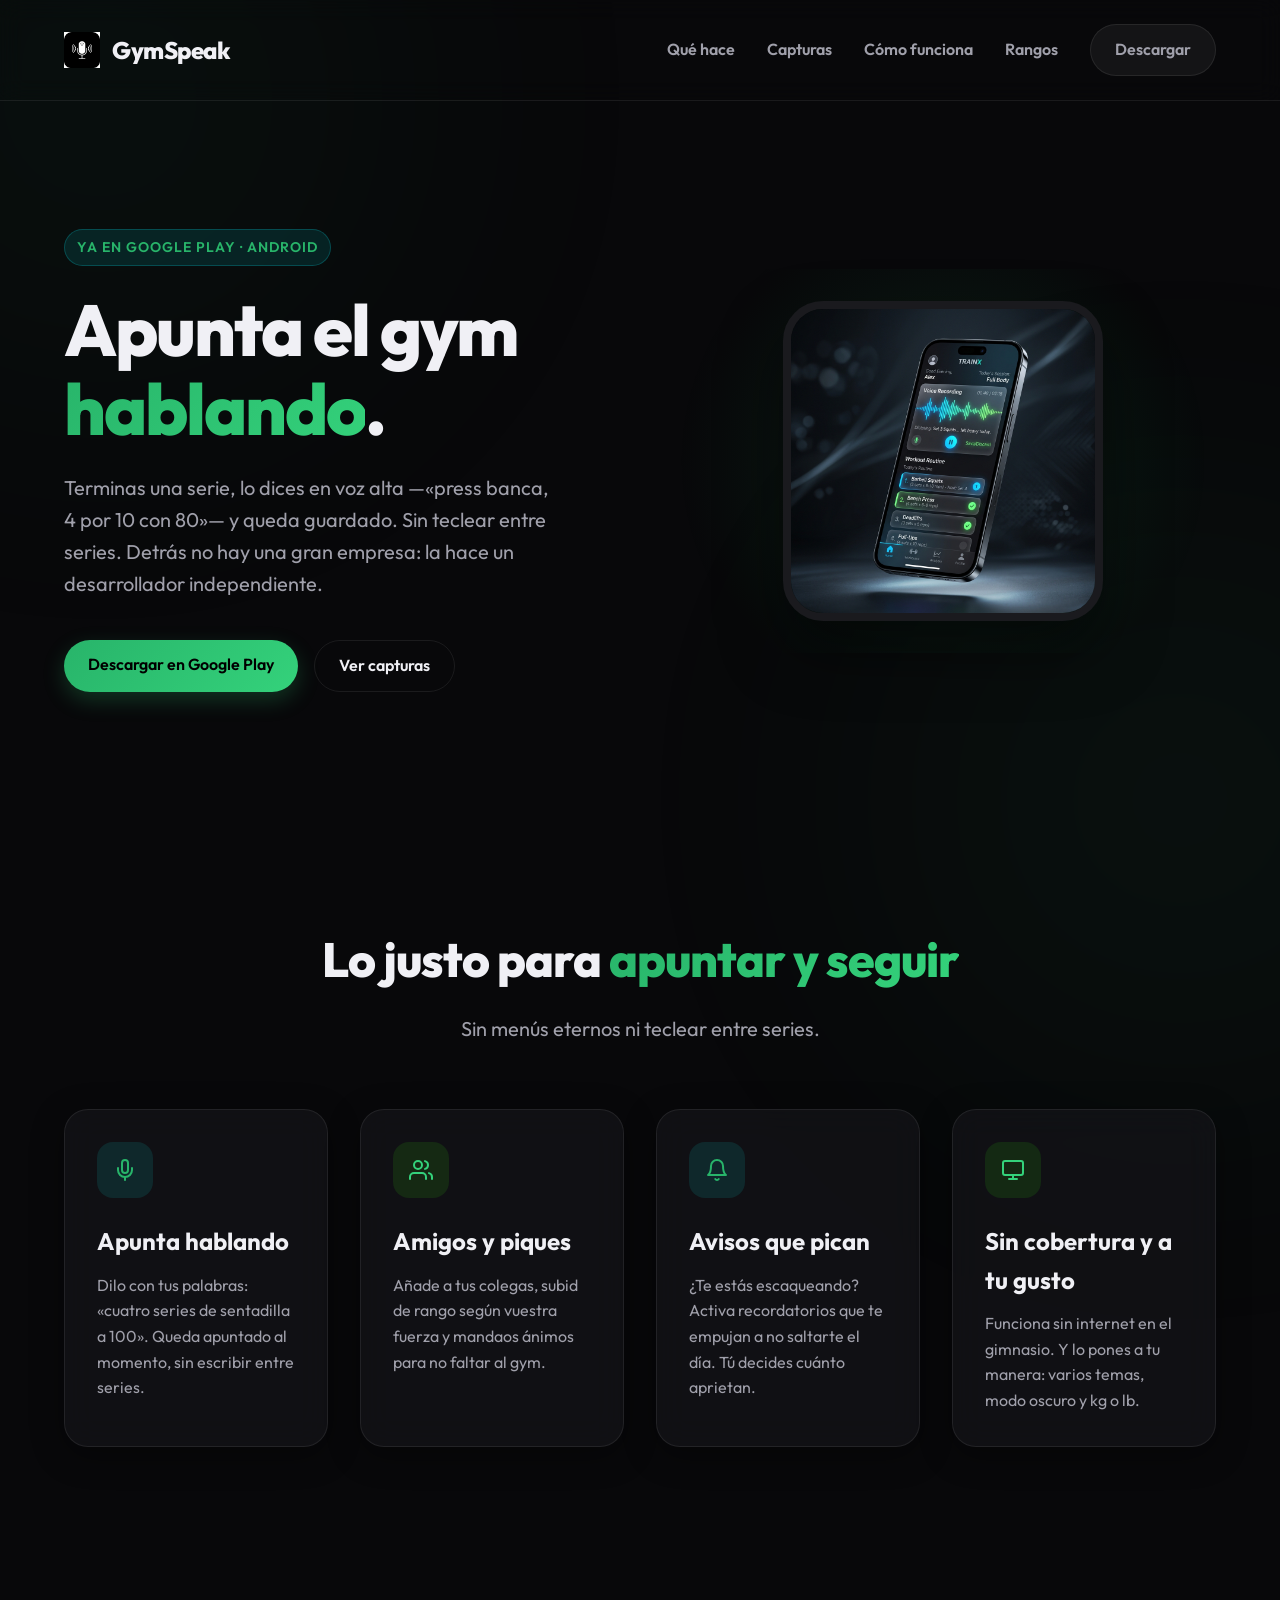
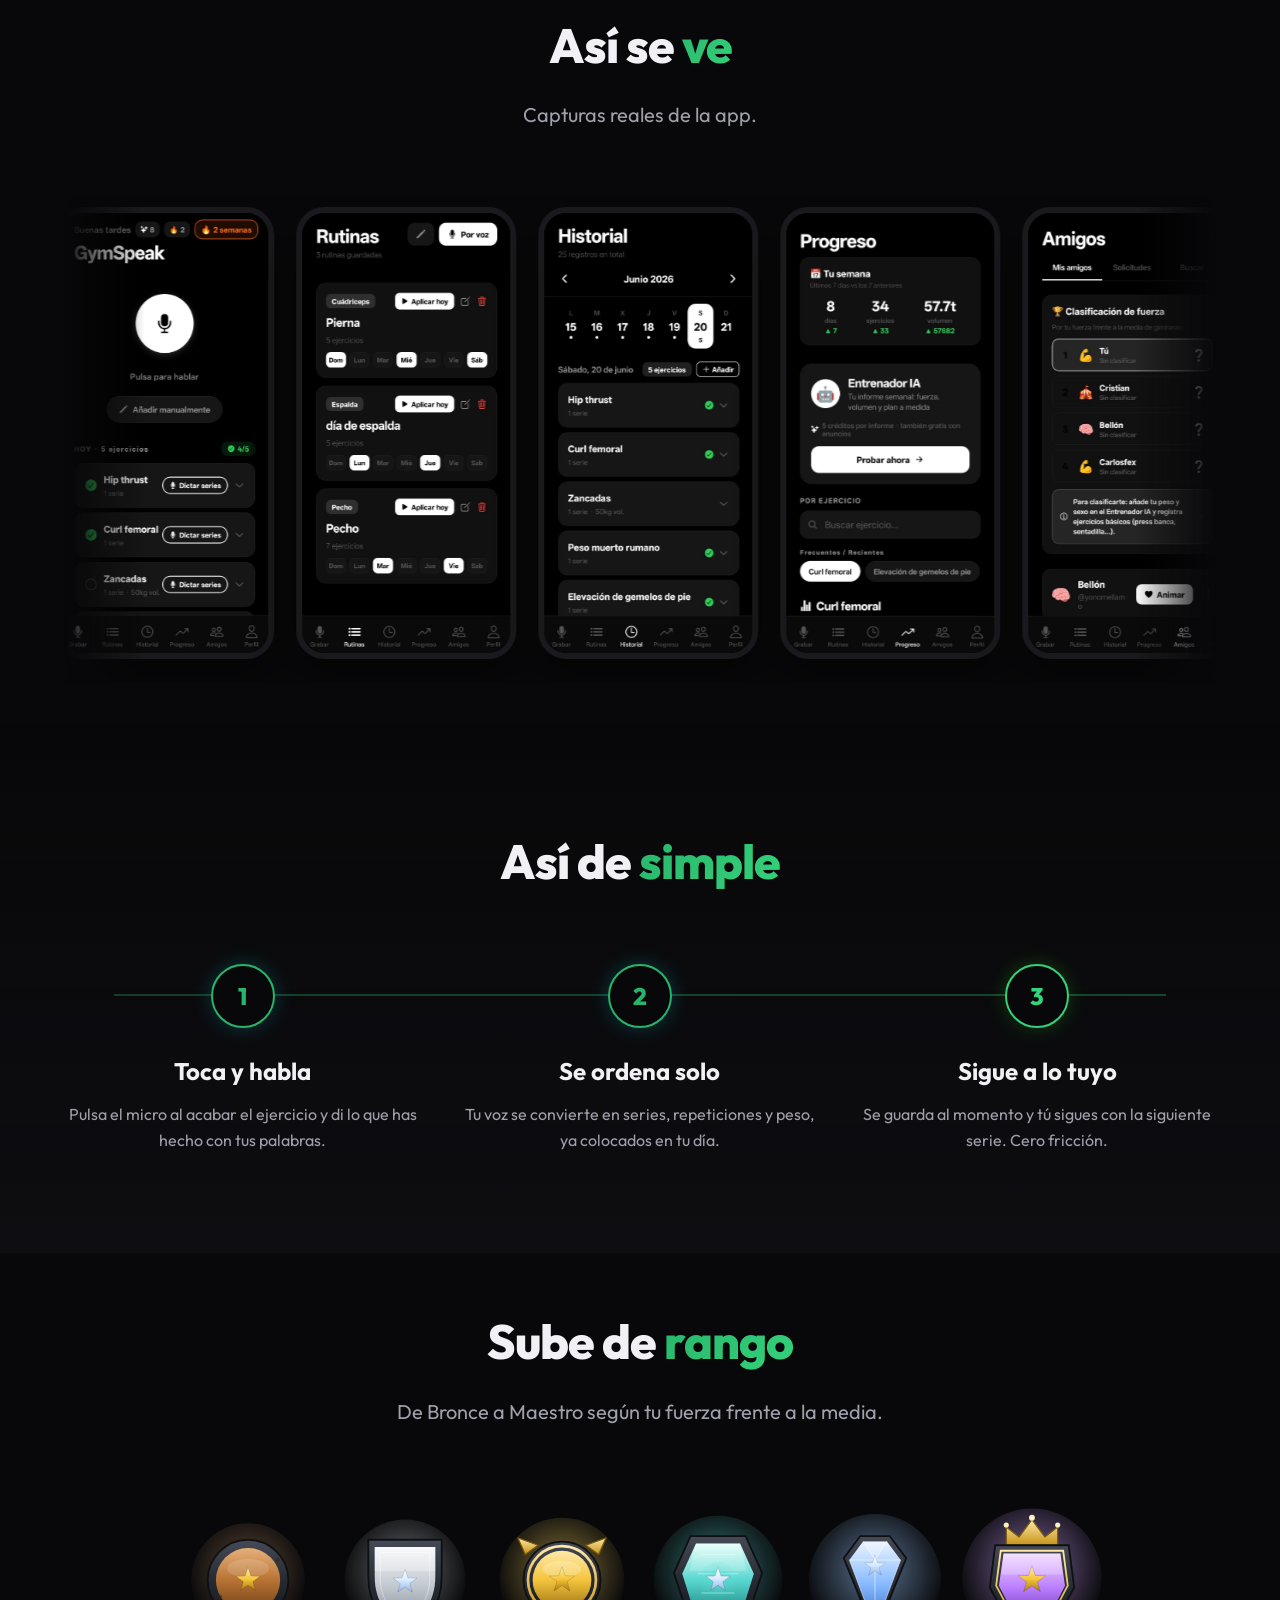
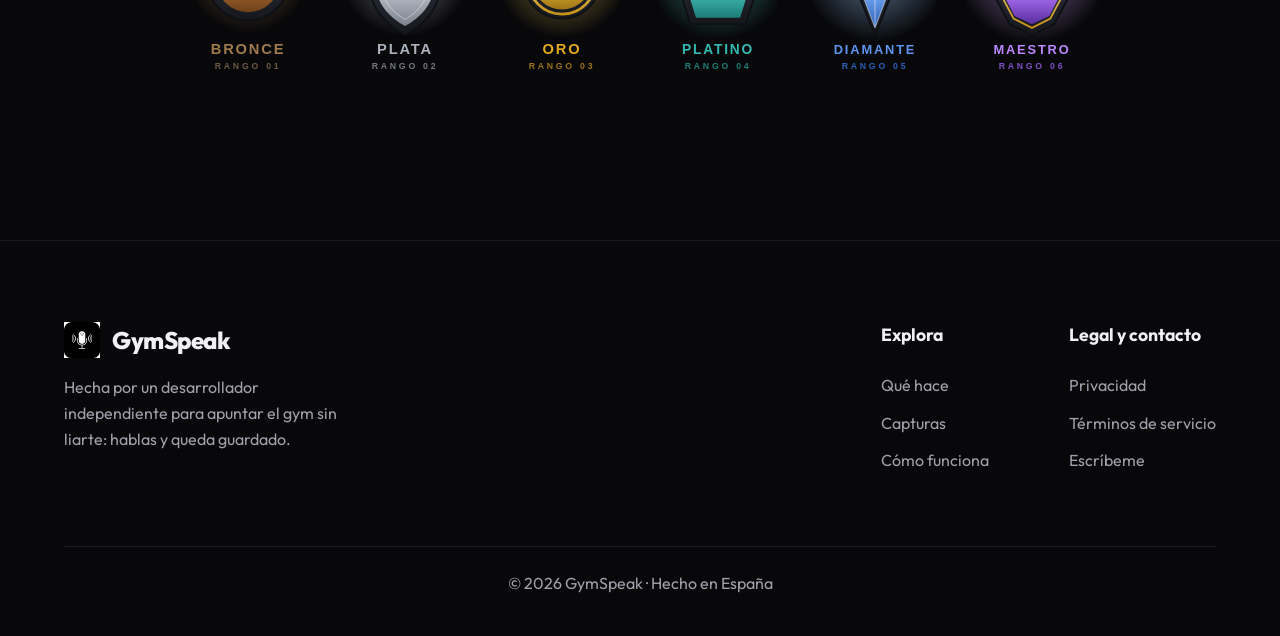
==== commit 3ee29825: "Enlaces a Google Play (app ya publica)" ====
--- a/index.html
+++ b/index.html
@@ -34,7 +34,7 @@
                 <li><a href="#screenshots">Capturas</a></li>
                 <li><a href="#how-it-works">Cómo funciona</a></li>
                 <li><a href="#rangos">Rangos</a></li>
-                <li><a href="https://expo.dev/artifacts/eas/XpJp_AsFJaK3MoLaSjbYxQWqfpWEfsgjcHf6Wb0WRJ0.apk" class="btn-outline">Probar la beta</a></li>
+                <li><a href="https://play.google.com/store/apps/details?id=com.gymspeak.app" class="btn-outline">Descargar</a></li>
             </ul>
         </div>
     </nav>
@@ -43,11 +43,11 @@
     <header class="hero">
         <div class="container hero-container">
             <div class="hero-content fade-in">
-                <div class="badge">Beta abierta · Android</div>
+                <div class="badge">Ya en Google Play · Android</div>
                 <h1 class="hero-title">Apunta el gym <span class="highlight">hablando</span>.</h1>
                 <p class="hero-subtitle">Terminas una serie, lo dices en voz alta —«press banca, 4 por 10 con 80»— y queda guardado. Sin teclear entre series. Detrás no hay una gran empresa: la hace un desarrollador independiente.</p>
                 <div class="hero-buttons">
-                    <a href="https://expo.dev/artifacts/eas/XpJp_AsFJaK3MoLaSjbYxQWqfpWEfsgjcHf6Wb0WRJ0.apk" class="btn-primary">Descargar para Android (beta)</a>
+                    <a href="https://play.google.com/store/apps/details?id=com.gymspeak.app" class="btn-primary">Descargar en Google Play</a>
                     <a href="#screenshots" class="btn-secondary">Ver capturas</a>
                 </div>
             </div>
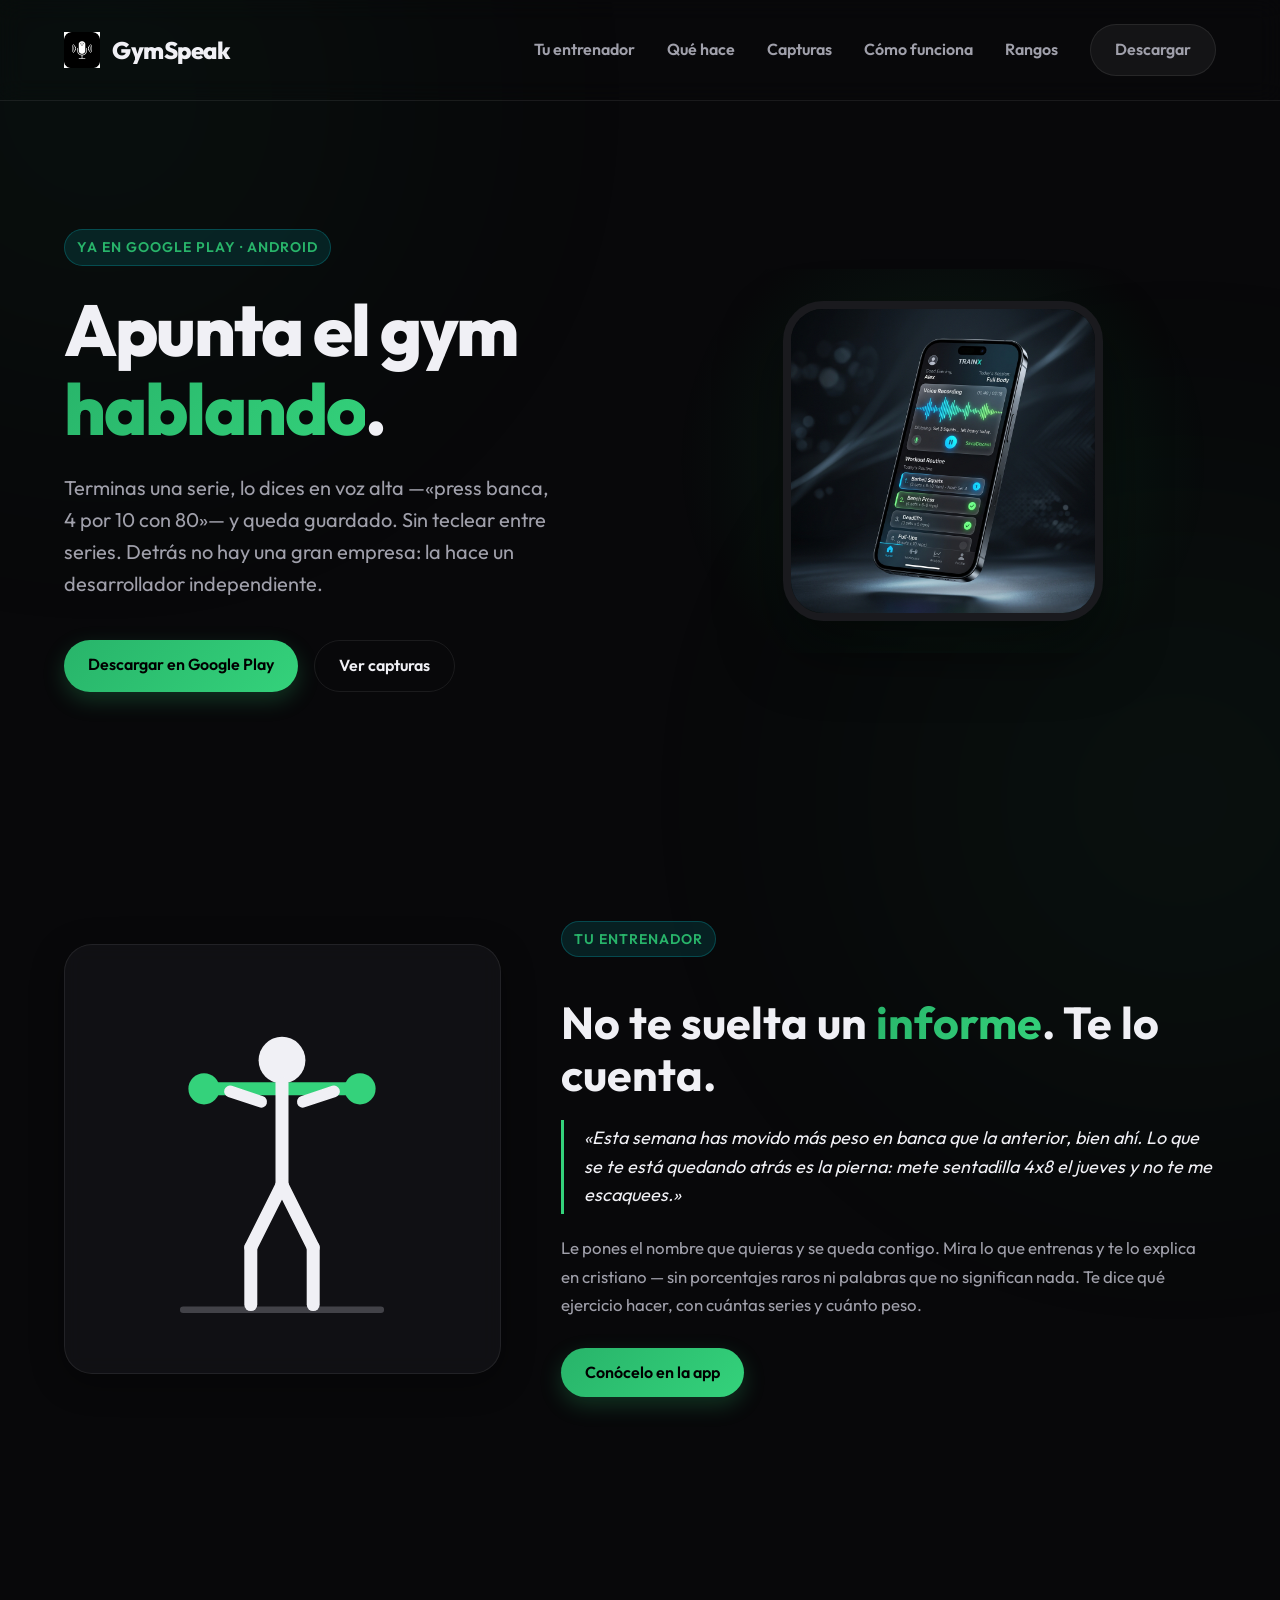
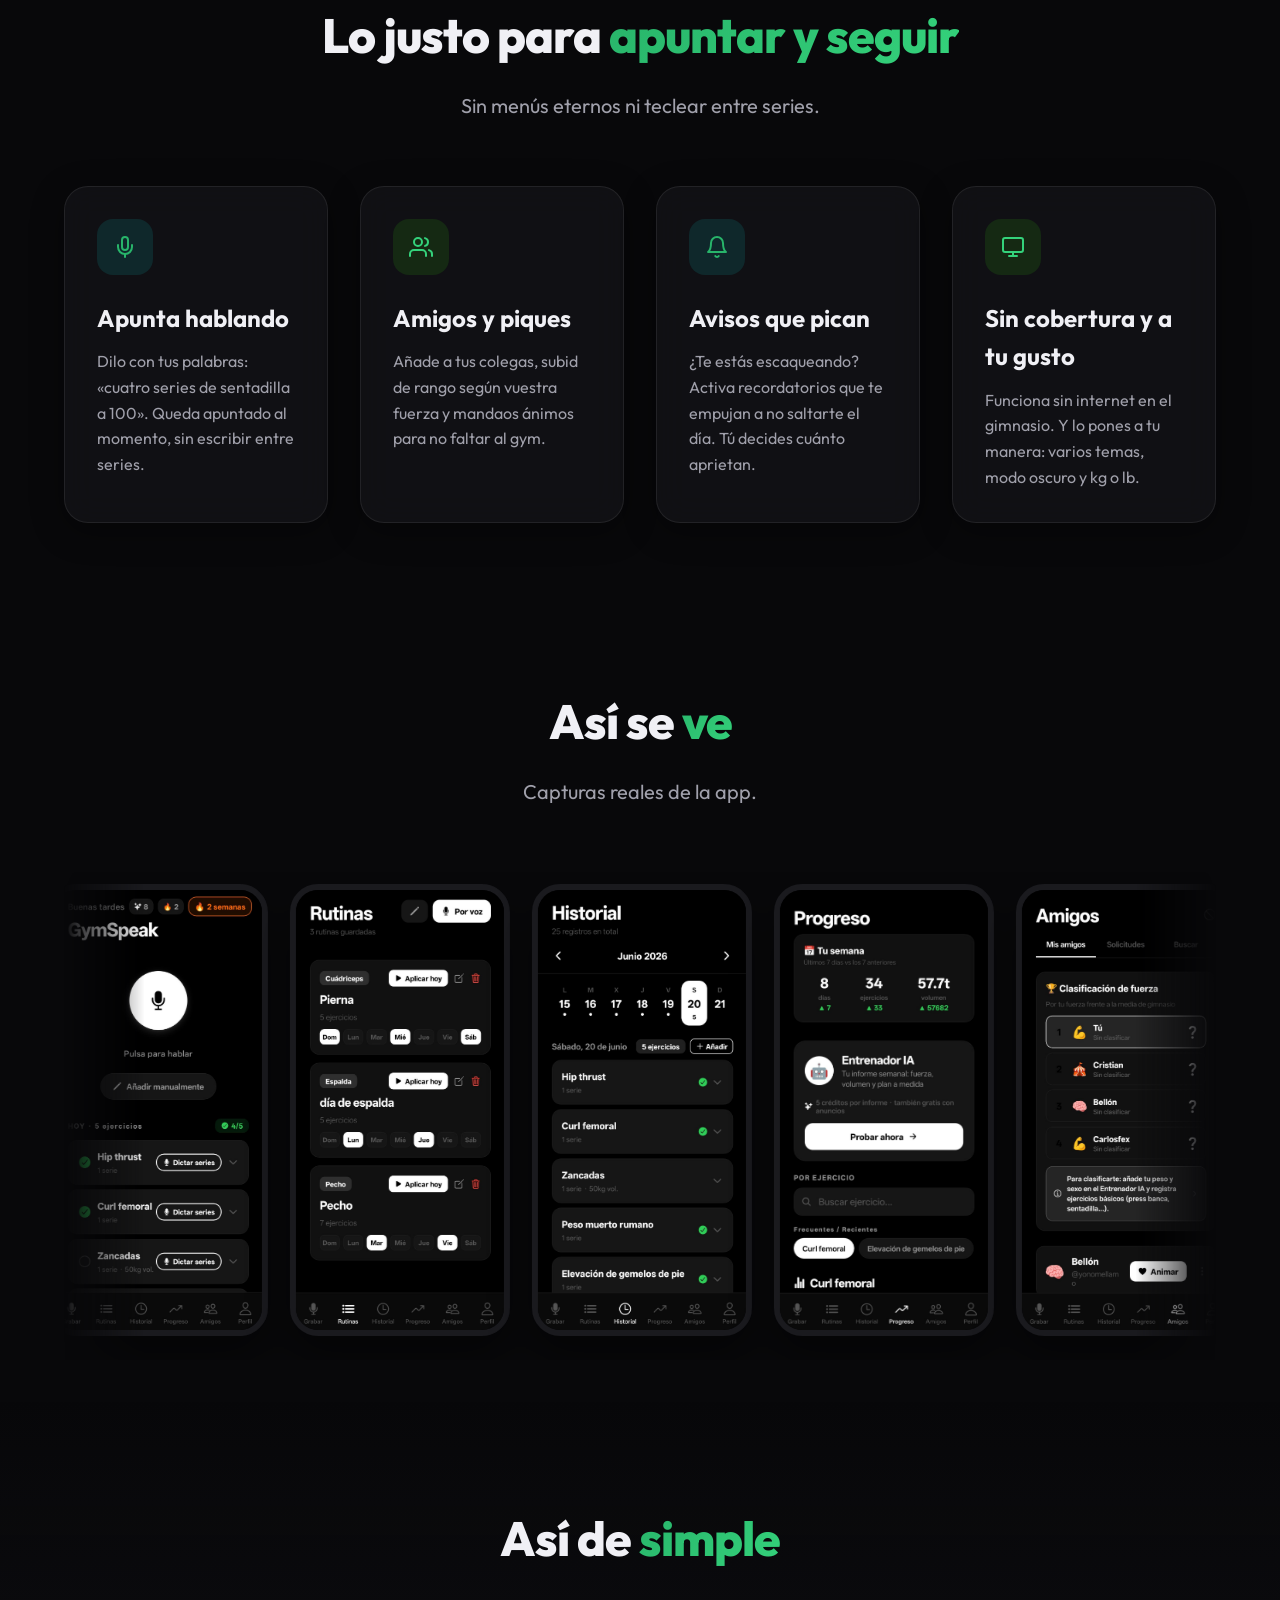
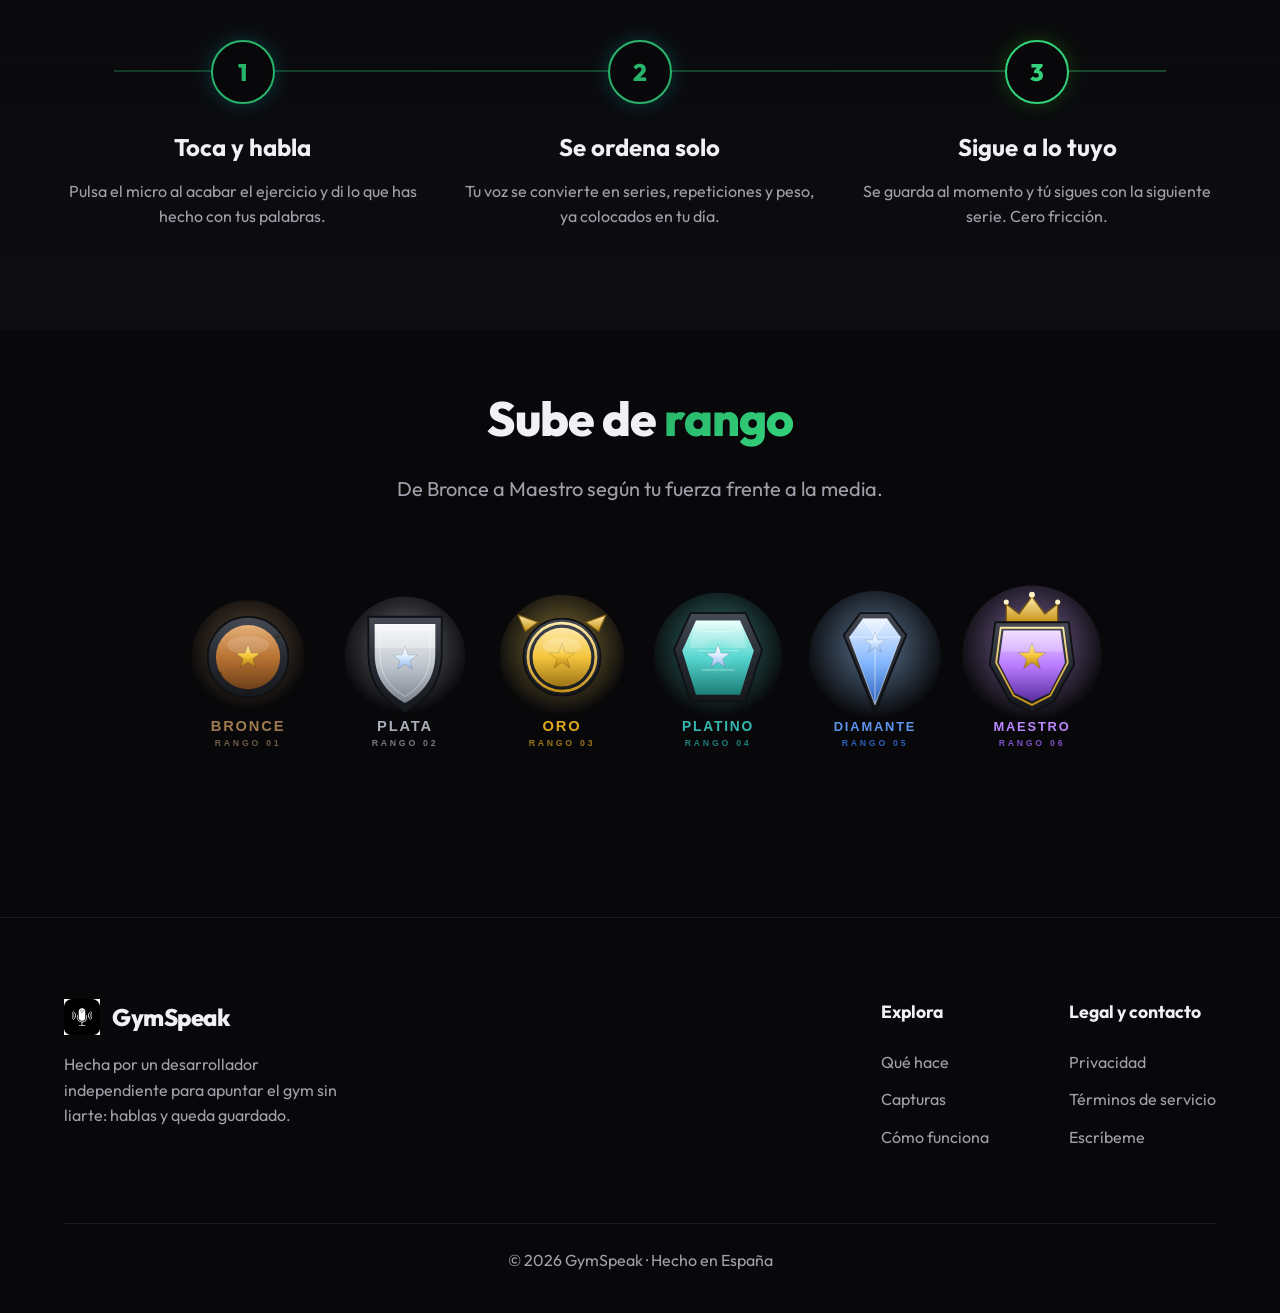
==== commit 97a69bfb: "Seccion 'Tu entrenador': el munequito animado como personaje de GymSpeak" ====
--- a/index.html
+++ b/index.html
@@ -30,6 +30,7 @@
                 <span class="logo-text">GymSpeak</span>
             </a>
             <ul class="nav-links">
+                <li><a href="#entrenador">Tu entrenador</a></li>
                 <li><a href="#features">Qué hace</a></li>
                 <li><a href="#screenshots">Capturas</a></li>
                 <li><a href="#how-it-works">Cómo funciona</a></li>
@@ -57,6 +58,45 @@
             </div>
         </div>
     </header>
+
+    <!-- Tu entrenador: el personaje de la app -->
+    <section id="entrenador" class="coach-sec">
+        <div class="container coach-wrap">
+            <div class="coach-stage fade-in">
+                <!-- Muñequito animado: hace sentadillas y saluda, todo en CSS -->
+                <svg class="coach-svg" viewBox="0 0 100 140" role="img" aria-label="El entrenador de GymSpeak haciendo sentadillas">
+                    <!-- suelo -->
+                    <line x1="12" y1="128" x2="88" y2="128" class="c-floor"/>
+                    <g class="c-body">
+                        <!-- barra sobre los hombros -->
+                        <line x1="20" y1="43" x2="80" y2="43" class="c-bar"/>
+                        <circle cx="20" cy="43" r="6" class="c-plate"/>
+                        <circle cx="80" cy="43" r="6" class="c-plate"/>
+                        <!-- cabeza y torso -->
+                        <circle cx="50" cy="32" r="9" class="c-fill"/>
+                        <line x1="50" y1="41" x2="50" y2="80" class="c-limb"/>
+                        <!-- brazos a la barra -->
+                        <line x1="42" y1="48" x2="30" y2="44" class="c-arm"/>
+                        <line x1="58" y1="48" x2="70" y2="44" class="c-arm"/>
+                        <!-- piernas -->
+                        <g class="c-legs">
+                            <line x1="50" y1="80" x2="38" y2="104" class="c-limb"/>
+                            <line x1="38" y1="104" x2="38" y2="126" class="c-limb"/>
+                            <line x1="50" y1="80" x2="62" y2="104" class="c-limb"/>
+                            <line x1="62" y1="104" x2="62" y2="126" class="c-limb"/>
+                        </g>
+                    </g>
+                </svg>
+            </div>
+            <div class="coach-text fade-in">
+                <div class="badge">Tu entrenador</div>
+                <h2>No te suelta un <span class="highlight">informe</span>. Te lo cuenta.</h2>
+                <p class="coach-quote">«Esta semana has movido más peso en banca que la anterior, bien ahí. Lo que se te está quedando atrás es la pierna: mete sentadilla 4x8 el jueves y no te me escaquees.»</p>
+                <p class="coach-body">Le pones el nombre que quieras y se queda contigo. Mira lo que entrenas y te lo explica en cristiano — sin porcentajes raros ni palabras que no significan nada. Te dice qué ejercicio hacer, con cuántas series y cuánto peso.</p>
+                <a href="https://play.google.com/store/apps/details?id=com.gymspeak.app" class="btn-primary">Conócelo en la app</a>
+            </div>
+        </div>
+    </section>
 
     <!-- Features Section -->
     <section id="features" class="features">
--- a/css/style.css
+++ b/css/style.css
@@ -557,3 +557,107 @@
 /* Cinturon de seguridad: nada queda invisible aunque falle el JS de animaciones */
 html.js .fade-in, html.js .slide-up { animation: gs-reveal 0s 2.5s forwards; }
 @keyframes gs-reveal { to { opacity: 1; transform: none; } }
+
+/* ── El entrenador: el personaje de la app ───────────────────── */
+
+.coach-sec {
+    padding: 100px 0;
+}
+
+.coach-wrap {
+    display: grid;
+    grid-template-columns: 0.8fr 1.2fr;
+    gap: 60px;
+    align-items: center;
+}
+
+.coach-stage {
+    display: flex;
+    justify-content: center;
+    align-items: center;
+    background: var(--bg-card);
+    border: 1px solid var(--glass-border);
+    border-radius: 28px;
+    padding: 32px;
+    box-shadow: var(--glass-shadow);
+    backdrop-filter: blur(10px);
+}
+
+.coach-svg {
+    width: 100%;
+    max-width: 260px;
+    height: auto;
+}
+
+/* Trazos del muñequito */
+.c-limb, .c-arm {
+    stroke: var(--text-main);
+    stroke-linecap: round;
+    fill: none;
+}
+.c-limb { stroke-width: 5; }
+.c-arm  { stroke-width: 4.5; }
+.c-fill { fill: var(--text-main); }
+.c-bar {
+    stroke: var(--accent-green);
+    stroke-width: 5;
+    stroke-linecap: round;
+}
+.c-plate { fill: var(--accent-green); }
+.c-floor {
+    stroke: var(--text-muted);
+    stroke-width: 2.5;
+    stroke-linecap: round;
+    opacity: 0.35;
+}
+
+/* La sentadilla: el cuerpo baja y las piernas se abren */
+.c-body { animation: coach-squat 2.4s ease-in-out infinite; }
+.c-legs { animation: coach-legs 2.4s ease-in-out infinite; transform-origin: 50px 80px; }
+
+@keyframes coach-squat {
+    0%, 100% { transform: translateY(0); }
+    50%      { transform: translateY(17px); }
+}
+@keyframes coach-legs {
+    0%, 100% { transform: scaleX(1) scaleY(1); }
+    50%      { transform: scaleX(1.45) scaleY(0.76); }
+}
+
+/* Respeta a quien prefiere no ver animaciones */
+@media (prefers-reduced-motion: reduce) {
+    .c-body, .c-legs { animation: none; }
+}
+
+.coach-text h2 {
+    font-size: clamp(1.9rem, 4vw, 2.8rem);
+    line-height: 1.15;
+    margin: 16px 0 20px;
+}
+
+.coach-quote {
+    border-left: 3px solid var(--accent-green);
+    padding: 4px 0 4px 20px;
+    margin-bottom: 20px;
+    font-size: 1.12rem;
+    line-height: 1.6;
+    color: var(--text-main);
+    font-style: italic;
+}
+
+.coach-body {
+    color: var(--text-muted);
+    font-size: 1.05rem;
+    line-height: 1.7;
+    margin-bottom: 28px;
+}
+
+@media (max-width: 820px) {
+    .coach-sec { padding: 70px 0; }
+    .coach-wrap {
+        grid-template-columns: 1fr;
+        gap: 36px;
+    }
+    .coach-stage { order: -1; padding: 24px; }
+    .coach-svg { max-width: 190px; }
+}
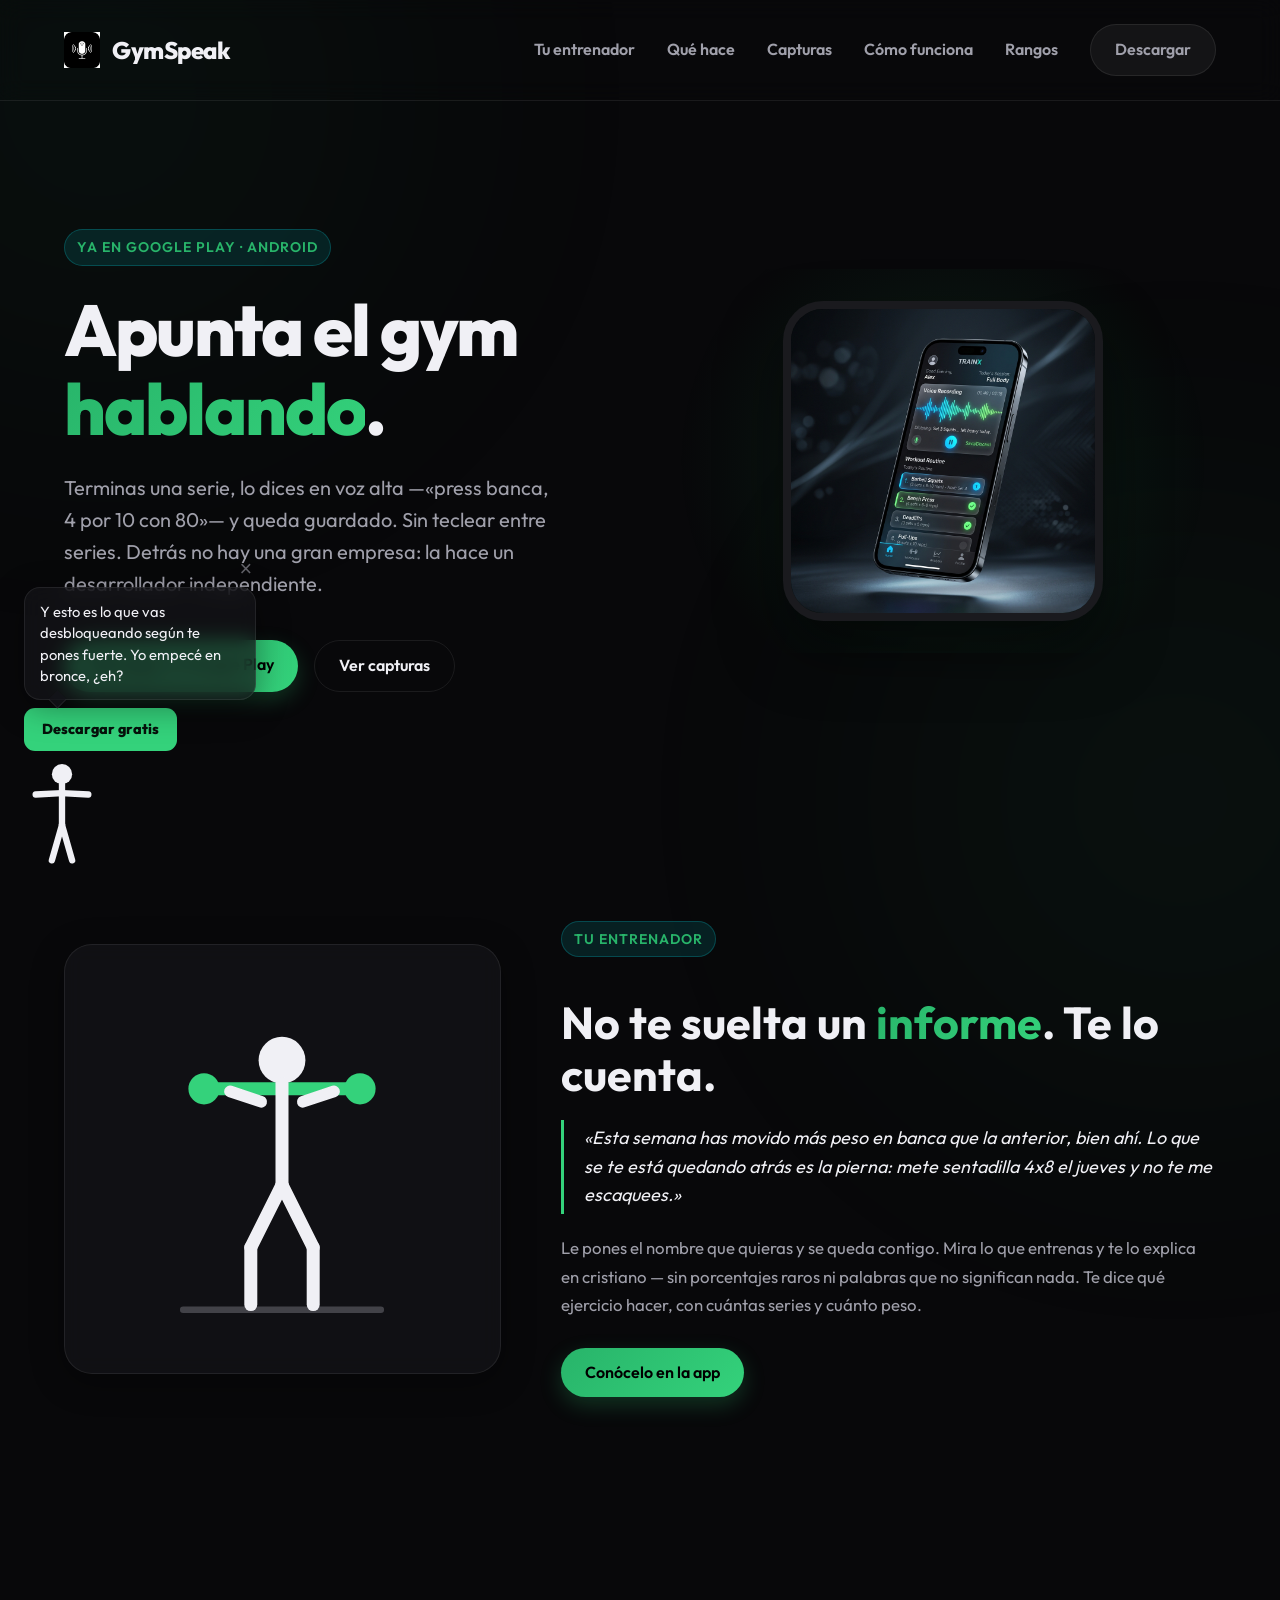
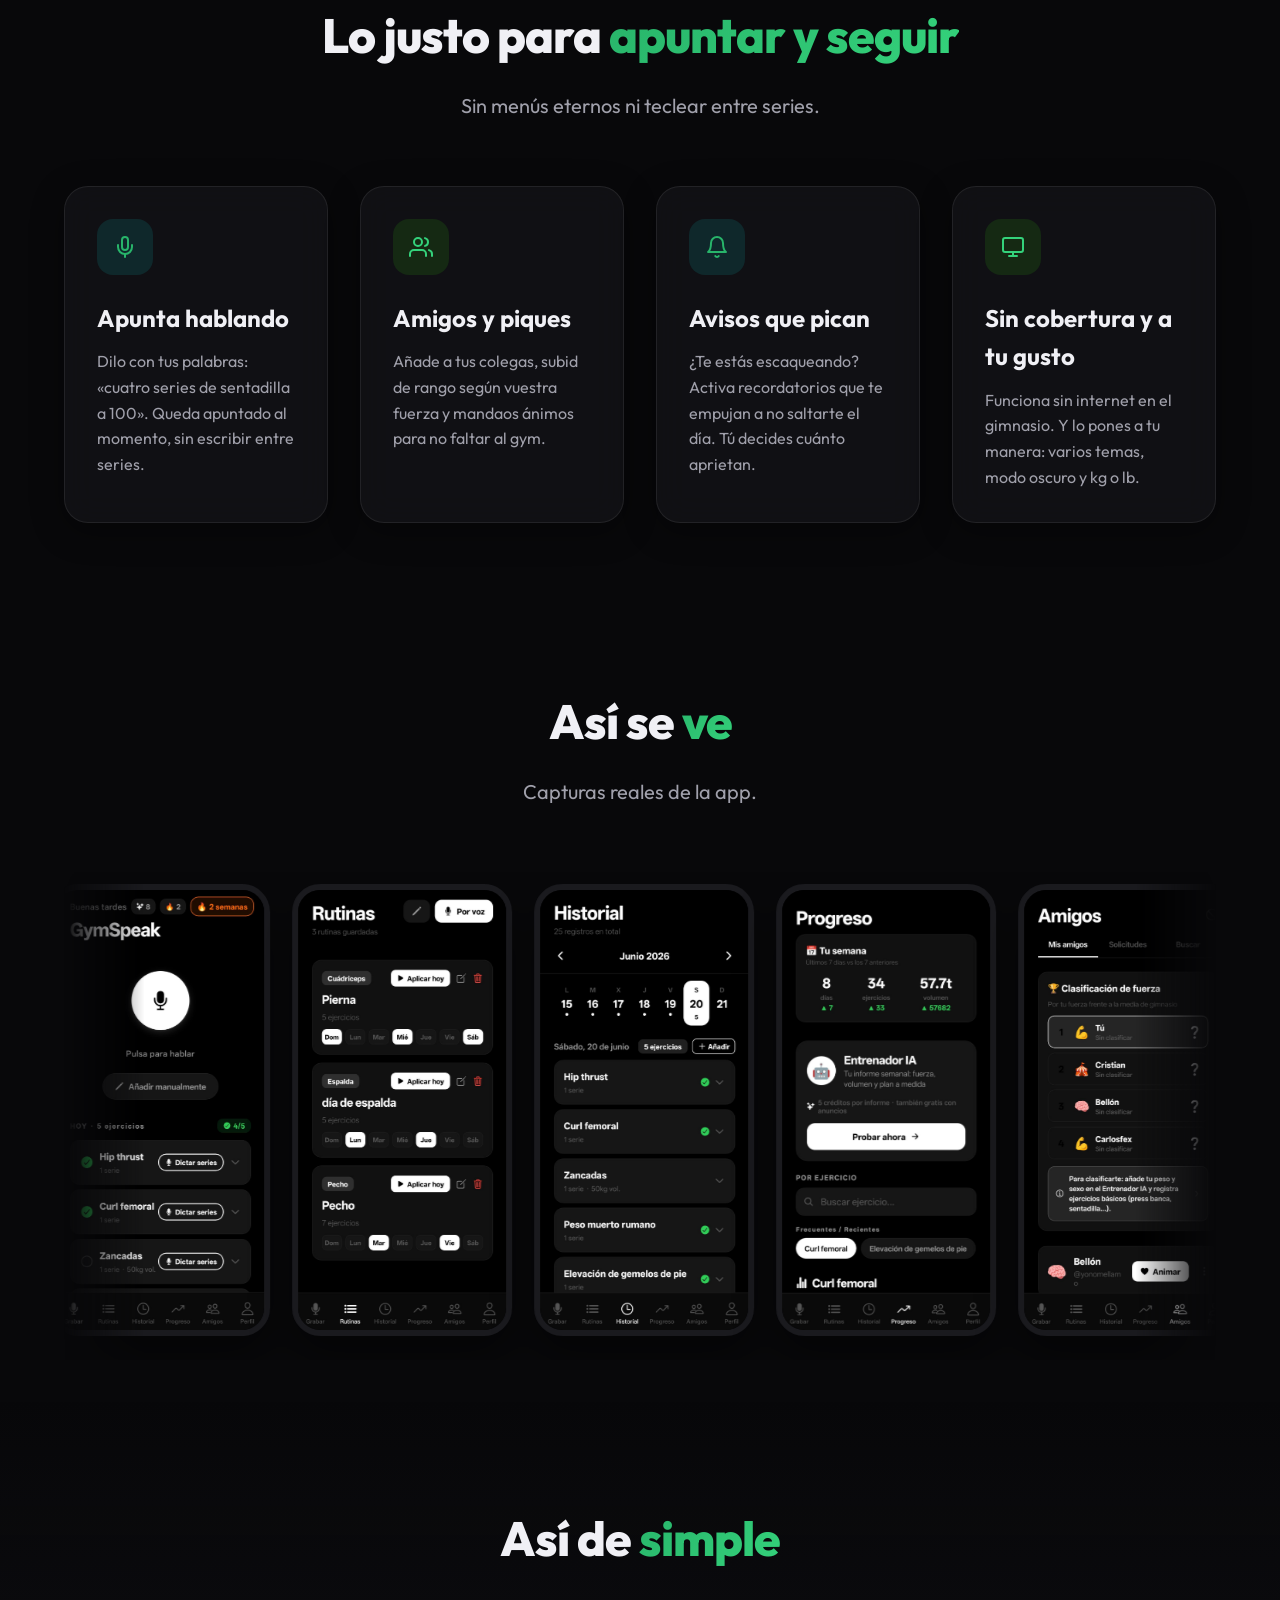
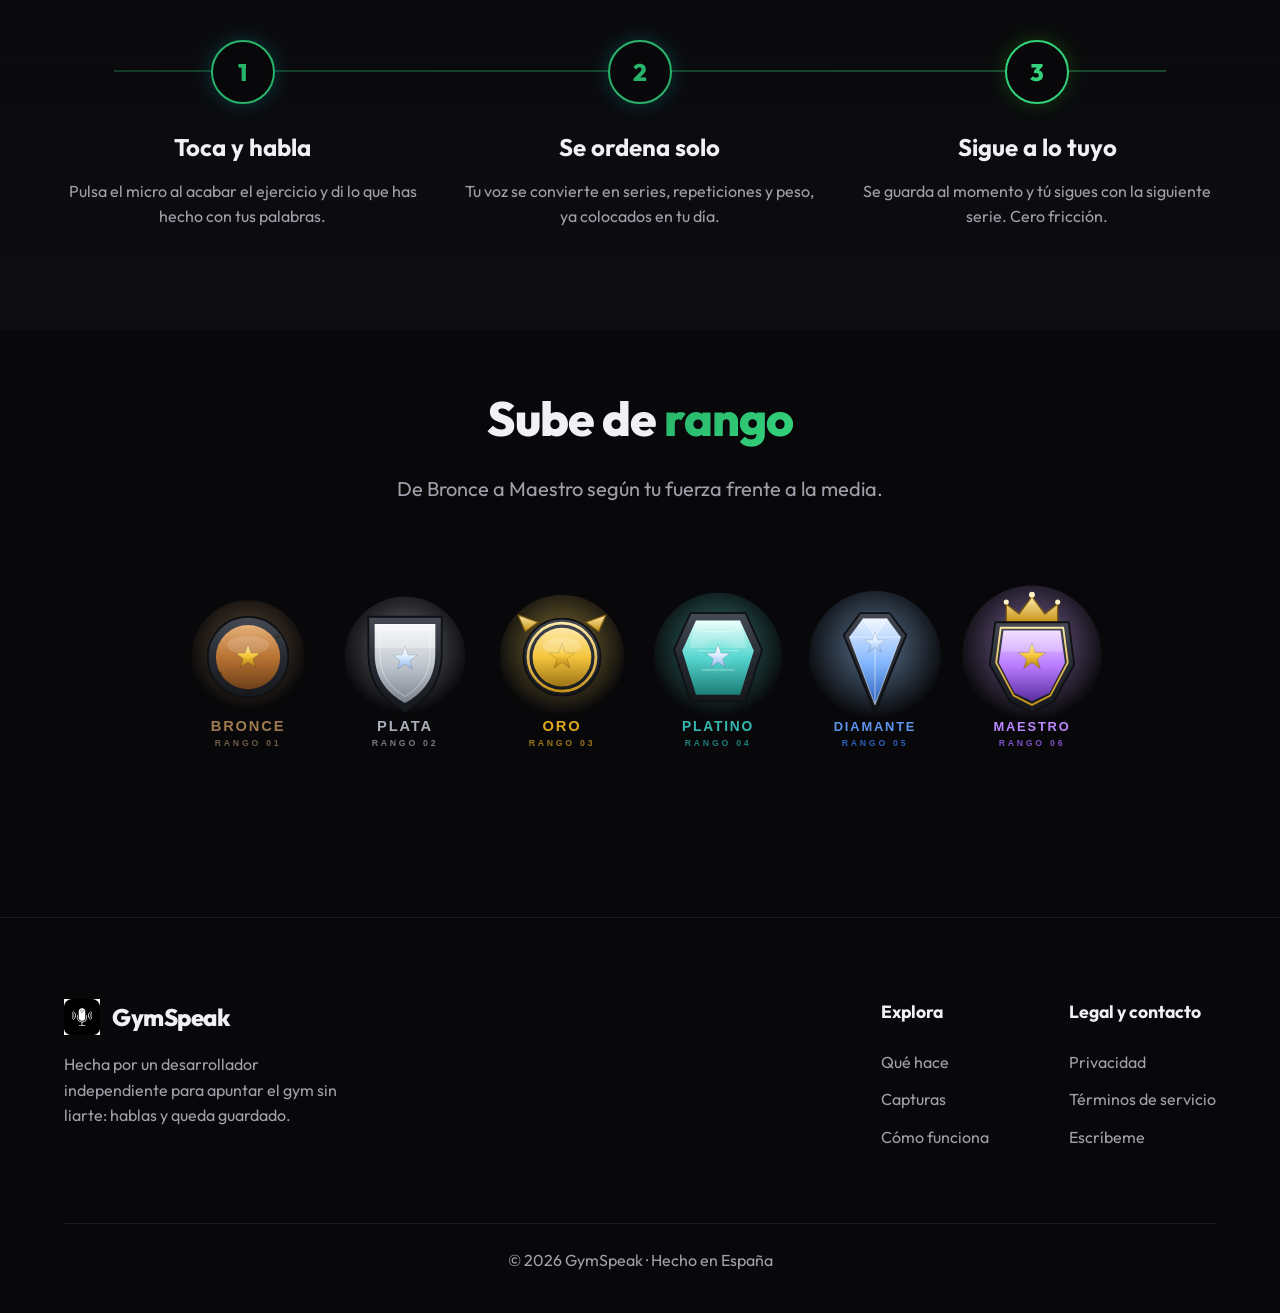
==== commit 175699e6: "El entrenador acompana al visitante por la pagina y le anima a descargar al final" ====
--- a/index.html
+++ b/index.html
@@ -316,6 +316,23 @@
         </div>
     </footer>
 
+    <!-- Acompañante: el entrenador te va guiando según bajas por la página -->
+    <aside class="guide" id="guide" hidden aria-live="polite">
+        <button class="guide-close" id="guideClose" type="button" aria-label="Cerrar al entrenador">&times;</button>
+        <div class="guide-bubble" id="guideBubble"></div>
+        <a class="guide-cta" id="guideCta" href="https://play.google.com/store/apps/details?id=com.gymspeak.app" hidden>Descargar gratis</a>
+        <svg class="guide-fig" id="guideFig" viewBox="0 0 60 92" aria-hidden="true">
+            <g class="g-all">
+                <circle class="g-head" cx="30" cy="12" r="8"/>
+                <line class="g-torso" x1="30" y1="20" x2="30" y2="52"/>
+                <g class="g-arm-l"><line x1="30" y1="27" x2="18" y2="44"/></g>
+                <g class="g-arm-r"><line x1="30" y1="27" x2="42" y2="44"/></g>
+                <g class="g-leg-l"><line x1="30" y1="52" x2="22" y2="80"/></g>
+                <g class="g-leg-r"><line x1="30" y1="52" x2="38" y2="80"/></g>
+            </g>
+        </svg>
+    </aside>
+
     <script src="js/main.js"></script>
     <script>
       (function () {
--- a/css/style.css
+++ b/css/style.css
@@ -661,3 +661,173 @@
     .coach-stage { order: -1; padding: 24px; }
     .coach-svg { max-width: 190px; }
 }
+
+/* ── El acompañante: el entrenador te guía por la página ─────── */
+
+.guide {
+    position: fixed;
+    left: 24px;
+    bottom: 24px;
+    z-index: 60;
+    display: flex;
+    flex-direction: column;
+    align-items: flex-start;
+    gap: 8px;
+    width: 232px;
+    opacity: 0;
+    transform: translateY(16px);
+    transition: opacity .45s ease, transform .45s ease;
+    pointer-events: none;
+}
+.guide.is-in {
+    opacity: 1;
+    transform: translateY(0);
+    pointer-events: auto;
+}
+
+.guide-bubble {
+    position: relative;
+    background: var(--bg-card);
+    border: 1px solid var(--glass-border);
+    border-radius: 16px;
+    padding: 13px 15px;
+    font-size: 0.92rem;
+    line-height: 1.45;
+    color: var(--text-main);
+    box-shadow: var(--glass-shadow);
+    backdrop-filter: blur(10px);
+    animation: guide-pop .35s ease;
+}
+/* Piquito del bocadillo */
+.guide-bubble::after {
+    content: '';
+    position: absolute;
+    left: 26px;
+    bottom: -7px;
+    width: 12px;
+    height: 12px;
+    background: var(--bg-card);
+    border-right: 1px solid var(--glass-border);
+    border-bottom: 1px solid var(--glass-border);
+    transform: rotate(45deg);
+}
+
+@keyframes guide-pop {
+    from { opacity: 0; transform: translateY(6px) scale(.96); }
+    to   { opacity: 1; transform: translateY(0) scale(1); }
+}
+
+.guide-close {
+    align-self: flex-end;
+    background: none;
+    border: 0;
+    color: var(--text-muted);
+    font-size: 1.35rem;
+    line-height: 1;
+    cursor: pointer;
+    padding: 0 4px;
+    opacity: .6;
+}
+.guide-close:hover { opacity: 1; }
+
+.guide-cta {
+    display: inline-block;
+    background: var(--accent-green);
+    color: #06110b;
+    font-weight: 800;
+    font-size: 0.9rem;
+    padding: 10px 18px;
+    border-radius: 11px;
+    text-decoration: none;
+    animation: guide-cta-pulse 1.5s ease-in-out infinite;
+}
+@keyframes guide-cta-pulse {
+    0%, 100% { transform: scale(1); }
+    50%      { transform: scale(1.06); }
+}
+
+/* El muñequito */
+.guide-fig { width: 76px; height: auto; overflow: visible; }
+.guide-fig line {
+    stroke: var(--text-main);
+    stroke-width: 5;
+    stroke-linecap: round;
+}
+.guide-fig .g-head { fill: var(--text-main); }
+.guide-fig .g-torso { stroke-width: 5; }
+
+/* Los miembros giran desde su articulación */
+.g-arm-l, .g-arm-r { transform-origin: 30px 27px; }
+.g-leg-l, .g-leg-r { transform-origin: 30px 52px; }
+.g-all { transform-origin: 30px 80px; }
+
+/* ── Poses ── */
+
+/* Andando: piernas y brazos alternos + rebote del cuerpo */
+.guide[data-pose="walk"] .g-leg-l { animation: swing-a .62s ease-in-out infinite alternate; }
+.guide[data-pose="walk"] .g-leg-r { animation: swing-b .62s ease-in-out infinite alternate; }
+.guide[data-pose="walk"] .g-arm-l { animation: swing-b .62s ease-in-out infinite alternate; }
+.guide[data-pose="walk"] .g-arm-r { animation: swing-a .62s ease-in-out infinite alternate; }
+.guide[data-pose="walk"] .g-all   { animation: bob .31s ease-in-out infinite alternate; }
+
+/* Saludando */
+.guide[data-pose="wave"] .g-arm-r { animation: wave .5s ease-in-out infinite alternate; }
+
+/* Señalando (fijo, hacia el contenido) */
+.guide[data-pose="point"] .g-arm-r { transform: rotate(-72deg); }
+.guide[data-pose="point"] .g-all   { animation: bob 1.1s ease-in-out infinite alternate; }
+
+/* Pensando */
+.guide[data-pose="think"] .g-arm-r { transform: rotate(-120deg); }
+.guide[data-pose="think"] .g-all   { animation: bob 1.4s ease-in-out infinite alternate; }
+
+/* Celebrando */
+.guide[data-pose="cheer"] .g-arm-l { transform: rotate(52deg); }
+.guide[data-pose="cheer"] .g-arm-r { transform: rotate(-52deg); }
+.guide[data-pose="cheer"] .g-all   { animation: jump .42s ease-in-out infinite alternate; }
+
+/* Sentadilla (en la sección del entrenador) */
+.guide[data-pose="squat"] .g-all   { animation: mini-squat 1.5s ease-in-out infinite; }
+.guide[data-pose="squat"] .g-leg-l { animation: squat-l 1.5s ease-in-out infinite; }
+.guide[data-pose="squat"] .g-leg-r { animation: squat-r 1.5s ease-in-out infinite; }
+
+@keyframes swing-a { from { transform: rotate(-19deg); } to { transform: rotate(19deg); } }
+@keyframes swing-b { from { transform: rotate(19deg); }  to { transform: rotate(-19deg); } }
+@keyframes bob     { from { transform: translateY(0); }  to { transform: translateY(-3px); } }
+@keyframes jump    { from { transform: translateY(0); }  to { transform: translateY(-9px); } }
+@keyframes wave    { from { transform: rotate(-118deg); } to { transform: rotate(-152deg); } }
+@keyframes mini-squat {
+    0%, 100% { transform: translateY(0); }
+    50%      { transform: translateY(11px); }
+}
+@keyframes squat-l {
+    0%, 100% { transform: rotate(0); }
+    50%      { transform: rotate(-21deg); }
+}
+@keyframes squat-r {
+    0%, 100% { transform: rotate(0); }
+    50%      { transform: rotate(21deg); }
+}
+
+@media (prefers-reduced-motion: reduce) {
+    .guide * { animation: none !important; }
+    .guide { transition: opacity .2s ease; }
+}
+
+/* En móvil ocupa menos y se va abajo del todo */
+@media (max-width: 820px) {
+    .guide {
+        left: 12px;
+        right: 12px;
+        bottom: 12px;
+        width: auto;
+        flex-direction: row;
+        align-items: flex-end;
+        gap: 10px;
+    }
+    .guide-bubble { flex: 1; font-size: 0.85rem; padding: 11px 13px; order: 2; }
+    .guide-bubble::after { display: none; }
+    .guide-fig { width: 54px; order: 1; }
+    .guide-close { position: absolute; top: -10px; right: 0; order: 3; }
+    .guide-cta { order: 3; align-self: center; font-size: 0.82rem; padding: 9px 14px; }
+}
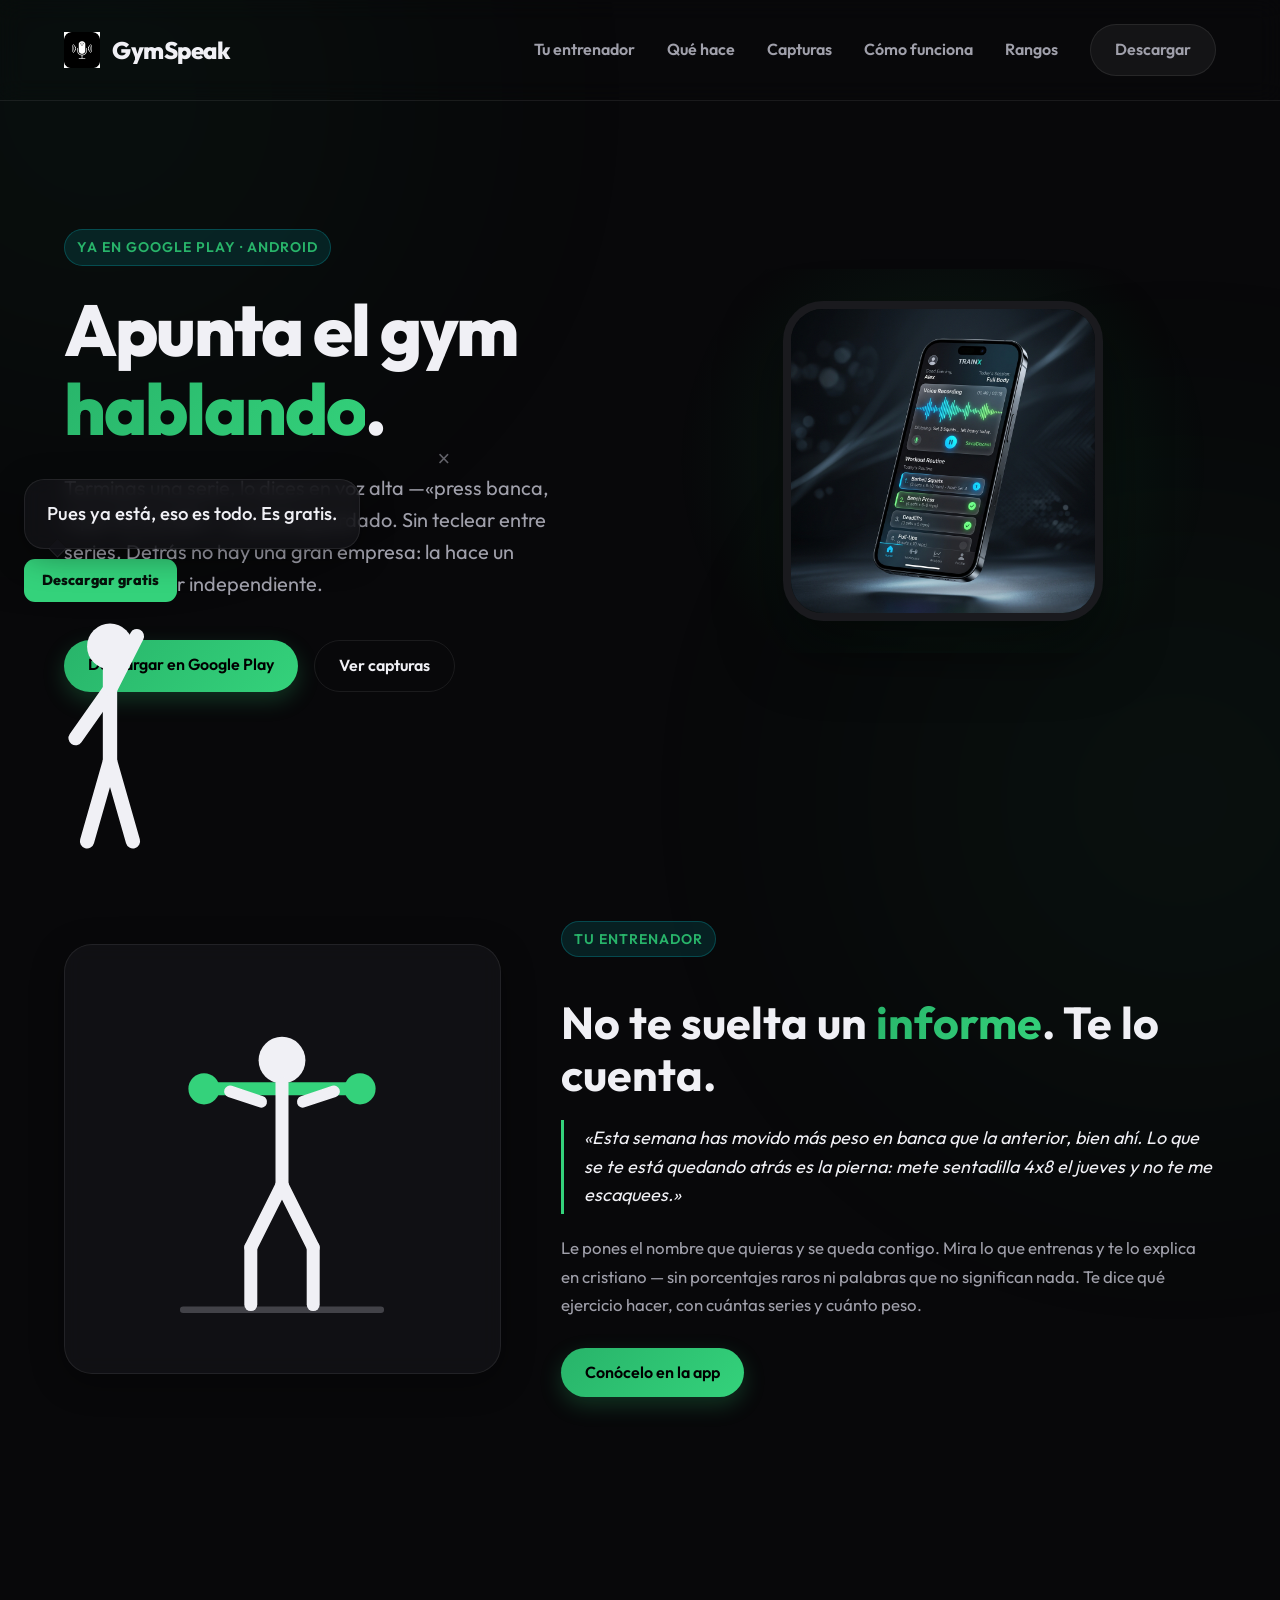
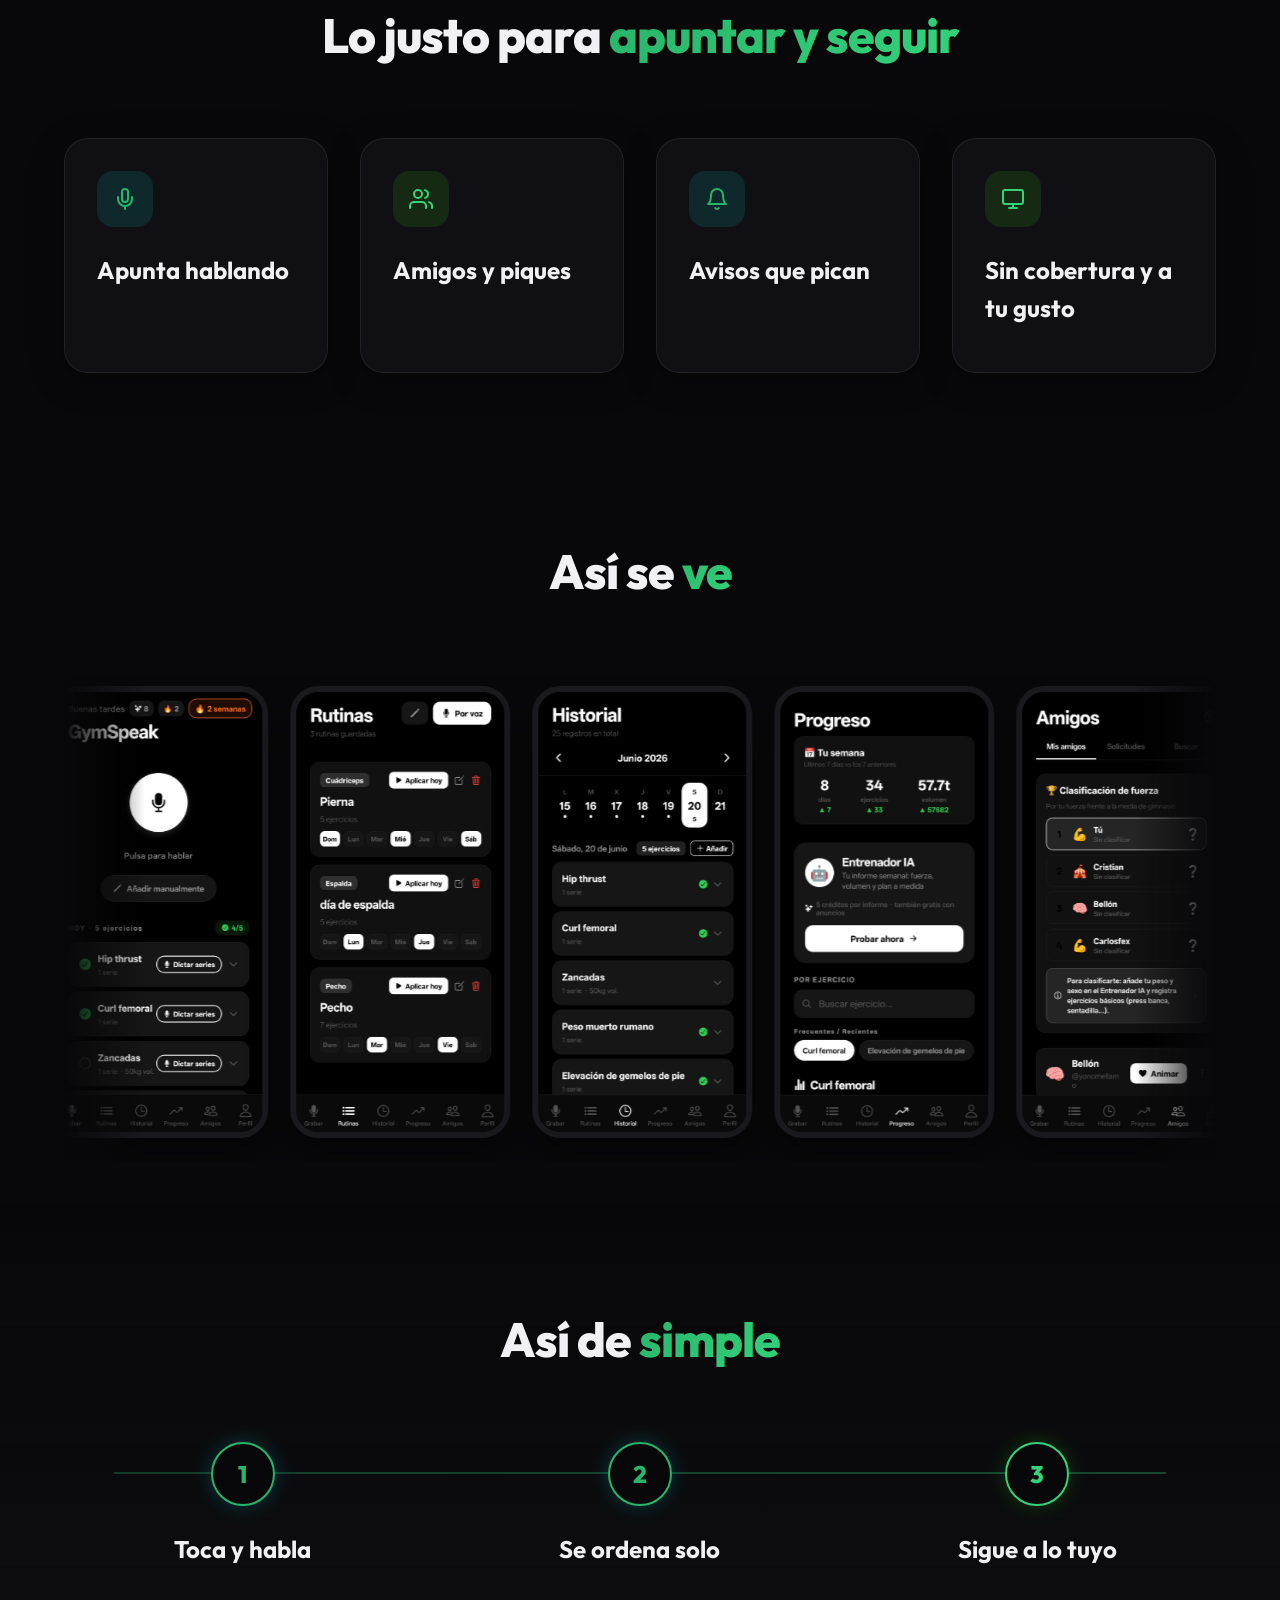
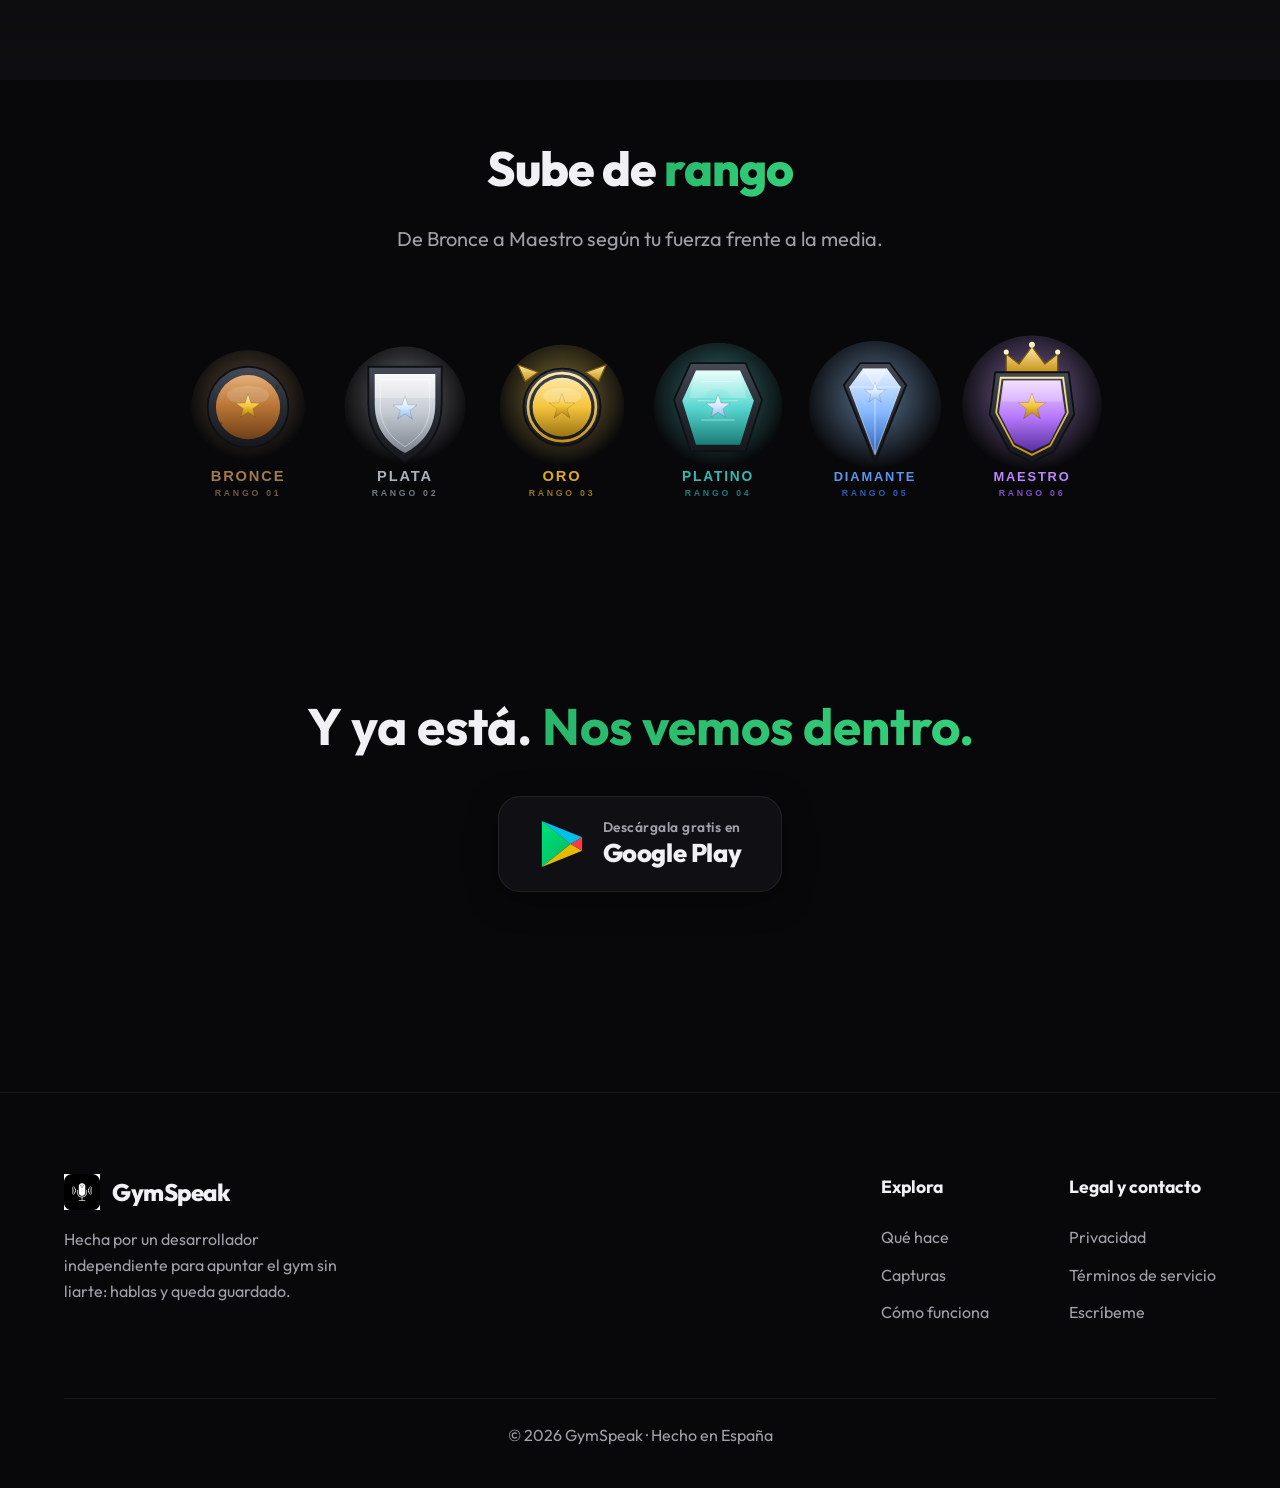
==== commit 47d7d236: "El entrenador narra la pagina en grande y te lleva al boton de descarga" ====
--- a/index.html
+++ b/index.html
@@ -103,7 +103,6 @@
         <div class="container">
             <div class="section-header fade-in">
                 <h2>Lo justo para <span class="highlight">apuntar y seguir</span></h2>
-                <p>Sin menús eternos ni teclear entre series.</p>
             </div>
             <div class="features-grid">
                 <div class="feature-card fade-in">
@@ -111,28 +110,24 @@
                         <svg xmlns="http://www.w3.org/2000/svg" width="24" height="24" viewBox="0 0 24 24" fill="none" stroke="currentColor" stroke-width="2" stroke-linecap="round" stroke-linejoin="round"><path d="M12 2a3 3 0 0 0-3 3v7a3 3 0 0 0 6 0V5a3 3 0 0 0-3-3Z"></path><path d="M19 10v2a7 7 0 0 1-14 0v-2"></path><line x1="12" y1="19" x2="12" y2="22"></line></svg>
                     </div>
                     <h3>Apunta hablando</h3>
-                    <p>Dilo con tus palabras: «cuatro series de sentadilla a 100». Queda apuntado al momento, sin escribir entre series.</p>
                 </div>
                 <div class="feature-card fade-in">
                     <div class="icon-wrapper">
                         <svg xmlns="http://www.w3.org/2000/svg" width="24" height="24" viewBox="0 0 24 24" fill="none" stroke="currentColor" stroke-width="2" stroke-linecap="round" stroke-linejoin="round"><path d="M17 21v-2a4 4 0 0 0-4-4H5a4 4 0 0 0-4 4v2"></path><circle cx="9" cy="7" r="4"></circle><path d="M23 21v-2a4 4 0 0 0-3-3.87"></path><path d="M16 3.13a4 4 0 0 1 0 7.75"></path></svg>
                     </div>
                     <h3>Amigos y piques</h3>
-                    <p>Añade a tus colegas, subid de rango según vuestra fuerza y mandaos ánimos para no faltar al gym.</p>
                 </div>
                 <div class="feature-card fade-in">
                     <div class="icon-wrapper">
                         <svg xmlns="http://www.w3.org/2000/svg" width="24" height="24" viewBox="0 0 24 24" fill="none" stroke="currentColor" stroke-width="2" stroke-linecap="round" stroke-linejoin="round"><path d="M18 8A6 6 0 0 0 6 8c0 7-3 9-3 9h18s-3-2-3-9"></path><path d="M13.73 21a2 2 0 0 1-3.46 0"></path></svg>
                     </div>
                     <h3>Avisos que pican</h3>
-                    <p>¿Te estás escaqueando? Activa recordatorios que te empujan a no saltarte el día. Tú decides cuánto aprietan.</p>
                 </div>
                 <div class="feature-card fade-in">
                     <div class="icon-wrapper">
                         <svg xmlns="http://www.w3.org/2000/svg" width="24" height="24" viewBox="0 0 24 24" fill="none" stroke="currentColor" stroke-width="2" stroke-linecap="round" stroke-linejoin="round"><rect x="2" y="3" width="20" height="14" rx="2" ry="2"></rect><line x1="8" y1="21" x2="16" y2="21"></line><line x1="12" y1="17" x2="12" y2="21"></line></svg>
                     </div>
                     <h3>Sin cobertura y a tu gusto</h3>
-                    <p>Funciona sin internet en el gimnasio. Y lo pones a tu manera: varios temas, modo oscuro y kg o lb.</p>
                 </div>
             </div>
         </div>
@@ -143,7 +138,6 @@
         <div class="container">
             <div class="section-header fade-in">
                 <h2>Así se <span class="highlight">ve</span></h2>
-                <p>Capturas reales de la app.</p>
             </div>
             <div class="wheel-viewport" id="wheel">
                 <div class="wheel-track" id="wheelTrack">
@@ -168,17 +162,14 @@
                 <div class="step fade-in">
                     <div class="step-number">1</div>
                     <h3>Toca y habla</h3>
-                    <p>Pulsa el micro al acabar el ejercicio y di lo que has hecho con tus palabras.</p>
                 </div>
                 <div class="step fade-in">
                     <div class="step-number">2</div>
                     <h3>Se ordena solo</h3>
-                    <p>Tu voz se convierte en series, repeticiones y peso, ya colocados en tu día.</p>
                 </div>
                 <div class="step fade-in">
                     <div class="step-number">3</div>
                     <h3>Sigue a lo tuyo</h3>
-                    <p>Se guarda al momento y tú sigues con la siguiente serie. Cero fricción.</p>
                 </div>
             </div>
         </div>
@@ -284,6 +275,30 @@
         </div>
     </section>
 
+    <!-- Descarga: el final del recorrido, adonde te lleva el entrenador -->
+    <section id="descarga" class="download-sec">
+        <div class="container download-wrap">
+            <h2>Y ya está. <span class="highlight">Nos vemos dentro.</span></h2>
+            <a class="play-cube" id="playCube" href="https://play.google.com/store/apps/details?id=com.gymspeak.app">
+                <svg class="play-cube-icon" viewBox="0 0 48 52" aria-hidden="true">
+                    <path d="M3 2 L33 26 L3 50 Z" fill="url(#pgA)"/>
+                    <path d="M3 2 L33 26 L45 19 Z" fill="#00d4ff" opacity="0.9"/>
+                    <path d="M3 50 L33 26 L45 33 Z" fill="#ffce00" opacity="0.9"/>
+                    <path d="M33 26 L45 19 L45 33 Z" fill="#ff3a44"/>
+                    <defs>
+                        <linearGradient id="pgA" x1="0" y1="0" x2="1" y2="1">
+                            <stop offset="0" stop-color="#00e17a"/><stop offset="1" stop-color="#00b85f"/>
+                        </linearGradient>
+                    </defs>
+                </svg>
+                <span class="play-cube-text">
+                    <small>Descárgala gratis en</small>
+                    <strong>Google Play</strong>
+                </span>
+            </a>
+        </div>
+    </section>
+
     <!-- Footer -->
     <footer class="footer">
         <div class="container footer-container">
--- a/css/style.css
+++ b/css/style.css
@@ -672,8 +672,8 @@
     display: flex;
     flex-direction: column;
     align-items: flex-start;
-    gap: 8px;
-    width: 232px;
+    gap: 10px;
+    width: min(430px, 42vw);
     opacity: 0;
     transform: translateY(16px);
     transition: opacity .45s ease, transform .45s ease;
@@ -689,10 +689,11 @@
     position: relative;
     background: var(--bg-card);
     border: 1px solid var(--glass-border);
-    border-radius: 16px;
-    padding: 13px 15px;
-    font-size: 0.92rem;
-    line-height: 1.45;
+    border-radius: 20px;
+    padding: 20px 22px;
+    font-size: 1.16rem;
+    line-height: 1.5;
+    font-weight: 500;
     color: var(--text-main);
     box-shadow: var(--glass-shadow);
     backdrop-filter: blur(10px);
@@ -747,7 +748,7 @@
 }
 
 /* El muñequito */
-.guide-fig { width: 76px; height: auto; overflow: visible; }
+.guide-fig { width: 172px; height: auto; overflow: visible; }
 .guide-fig line {
     stroke: var(--text-main);
     stroke-width: 5;
@@ -825,9 +826,84 @@
         align-items: flex-end;
         gap: 10px;
     }
-    .guide-bubble { flex: 1; font-size: 0.85rem; padding: 11px 13px; order: 2; }
+    .guide-bubble { flex: 1; font-size: 0.95rem; padding: 14px 15px; order: 2; }
     .guide-bubble::after { display: none; }
-    .guide-fig { width: 54px; order: 1; }
+    .guide-fig { width: 88px; order: 1; }
     .guide-close { position: absolute; top: -10px; right: 0; order: 3; }
     .guide-cta { order: 3; align-self: center; font-size: 0.82rem; padding: 9px 14px; }
 }
+
+/* ── Señalar: el brazo apunta hacia el contenido ─────────────── */
+/* El entrenador está abajo a la izquierda, así que "arriba-derecha"
+   es la dirección natural para señalarte lo que te está contando. */
+.guide[data-pose="point-up"] .g-arm-r { transform: rotate(-118deg); }
+.guide[data-pose="point-up"] .g-all   { animation: point-nudge 1.1s ease-in-out infinite alternate; }
+@keyframes point-nudge {
+    from { transform: translate(0, 0); }
+    to   { transform: translate(4px, -5px); }
+}
+
+/* ── Sección final de descarga ───────────────────────────────── */
+
+.download-sec {
+    padding: 110px 0 120px;
+    text-align: center;
+}
+.download-wrap h2 {
+    font-size: clamp(2rem, 5vw, 3.2rem);
+    margin-bottom: 40px;
+    line-height: 1.15;
+}
+
+/* El "cubo" de Google Play: el destino de todo el recorrido */
+.play-cube {
+    display: inline-flex;
+    align-items: center;
+    gap: 18px;
+    padding: 22px 40px;
+    border-radius: 22px;
+    background: var(--bg-card);
+    border: 1px solid var(--glass-border);
+    box-shadow: var(--glass-shadow);
+    backdrop-filter: blur(10px);
+    text-decoration: none;
+    transition: transform .25s ease, border-color .25s ease, box-shadow .25s ease;
+}
+.play-cube:hover {
+    transform: translateY(-4px) scale(1.02);
+    border-color: var(--accent-green);
+}
+.play-cube-icon { width: 46px; height: 50px; flex-shrink: 0; }
+.play-cube-text { display: flex; flex-direction: column; align-items: flex-start; line-height: 1.25; }
+.play-cube-text small {
+    color: var(--text-muted);
+    font-size: 0.86rem;
+    font-weight: 600;
+    letter-spacing: .5px;
+}
+.play-cube-text strong {
+    color: var(--text-main);
+    font-size: 1.6rem;
+    font-weight: 800;
+    letter-spacing: -.4px;
+}
+
+/* Cuando el entrenador te lo señala, el cubo se enciende */
+.play-cube.is-target {
+    border-color: var(--accent-green);
+    animation: cube-call 1.25s ease-in-out infinite;
+}
+@keyframes cube-call {
+    0%, 100% { transform: scale(1);    box-shadow: 0 0 0 0 rgba(52, 210, 123, 0.5); }
+    50%      { transform: scale(1.045); box-shadow: 0 0 0 22px rgba(52, 210, 123, 0); }
+}
+
+@media (prefers-reduced-motion: reduce) {
+    .play-cube.is-target { animation: none; }
+}
+
+@media (max-width: 820px) {
+    .download-sec { padding: 80px 0 90px; }
+    .play-cube { padding: 18px 26px; gap: 14px; }
+    .play-cube-text strong { font-size: 1.3rem; }
+}
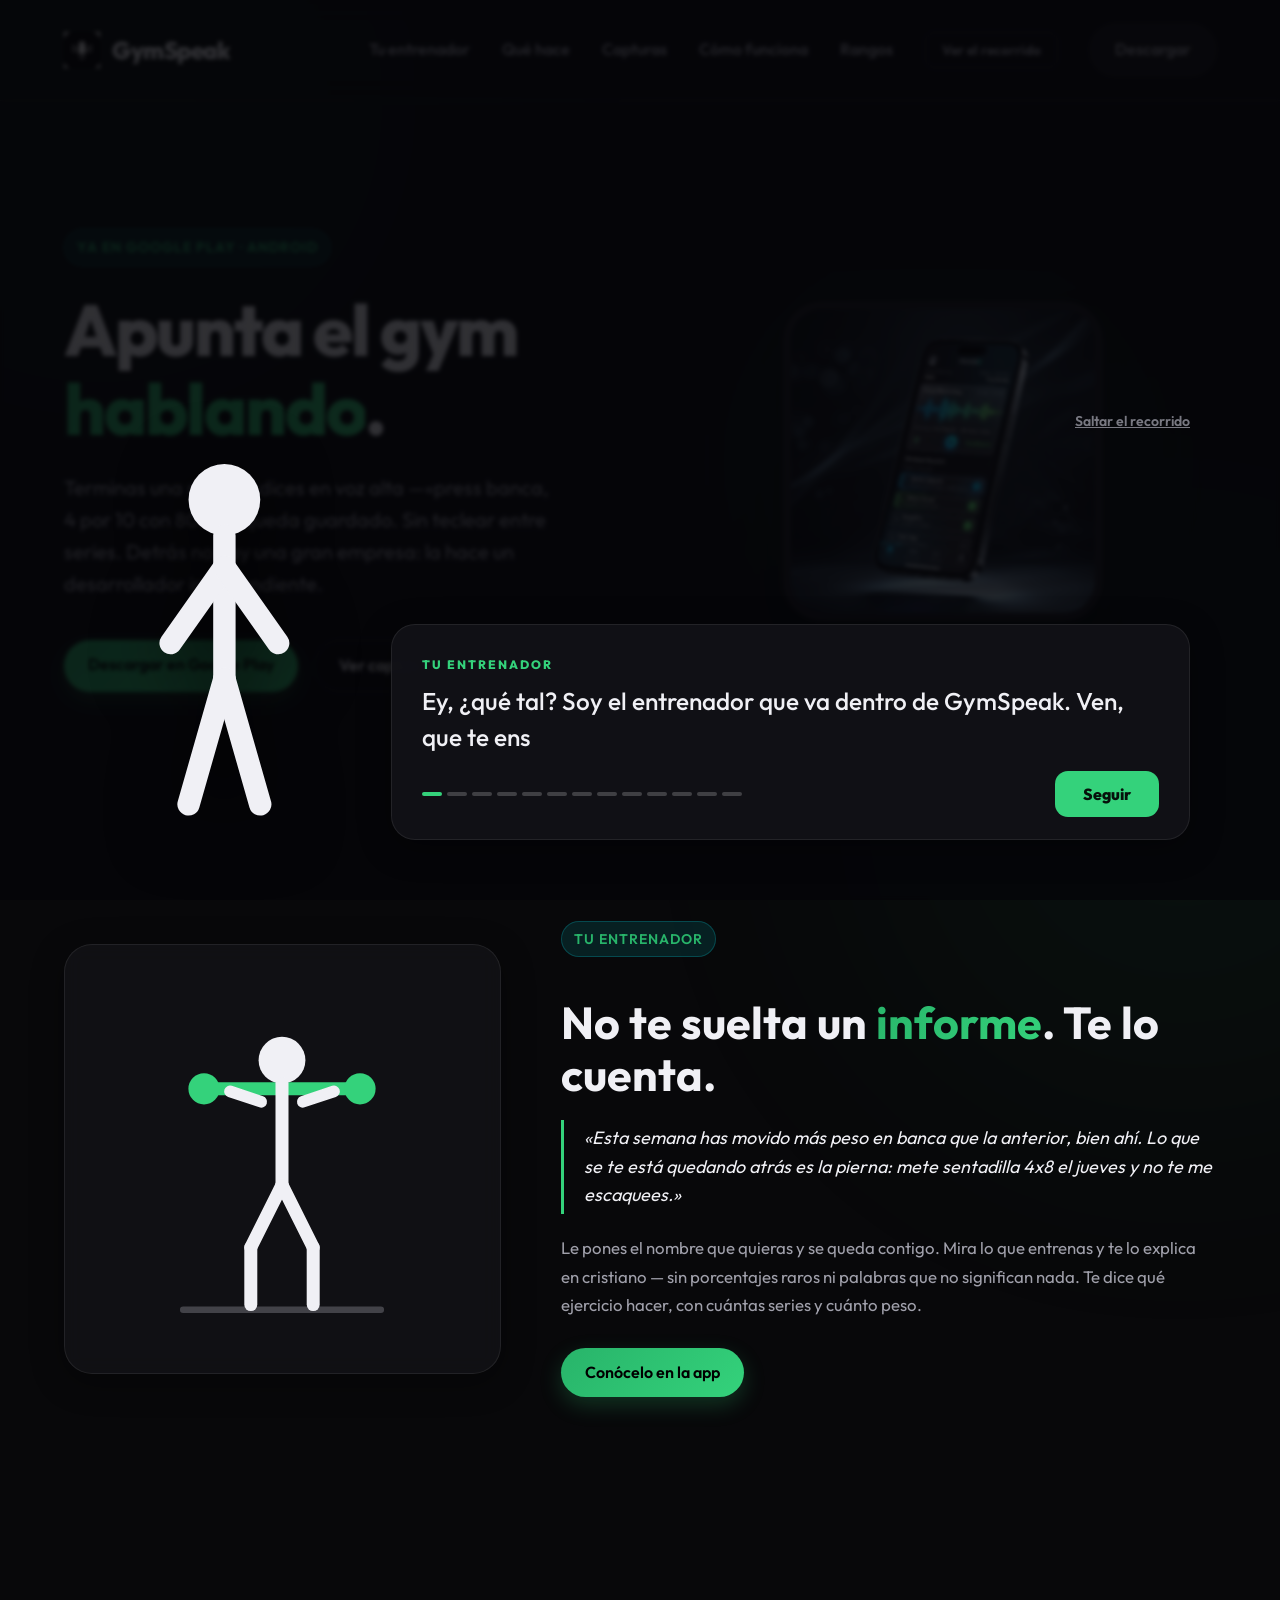
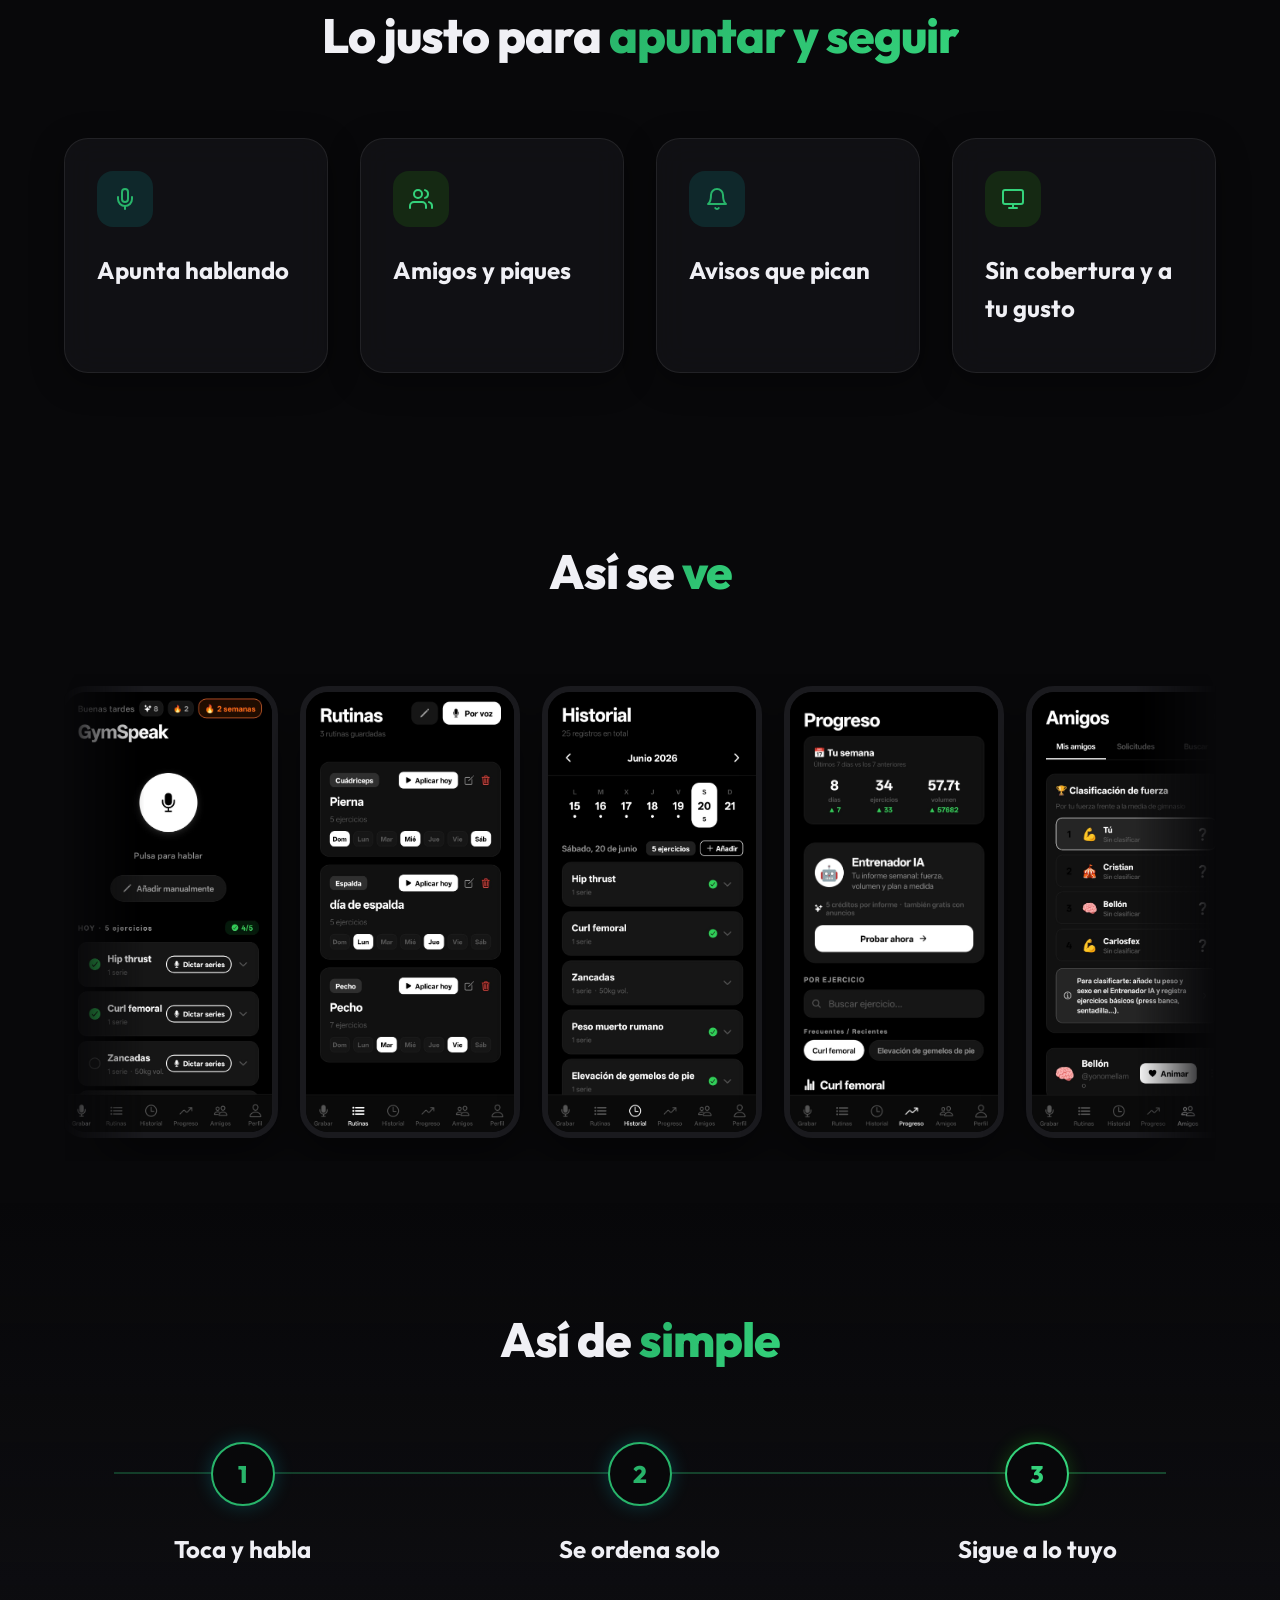
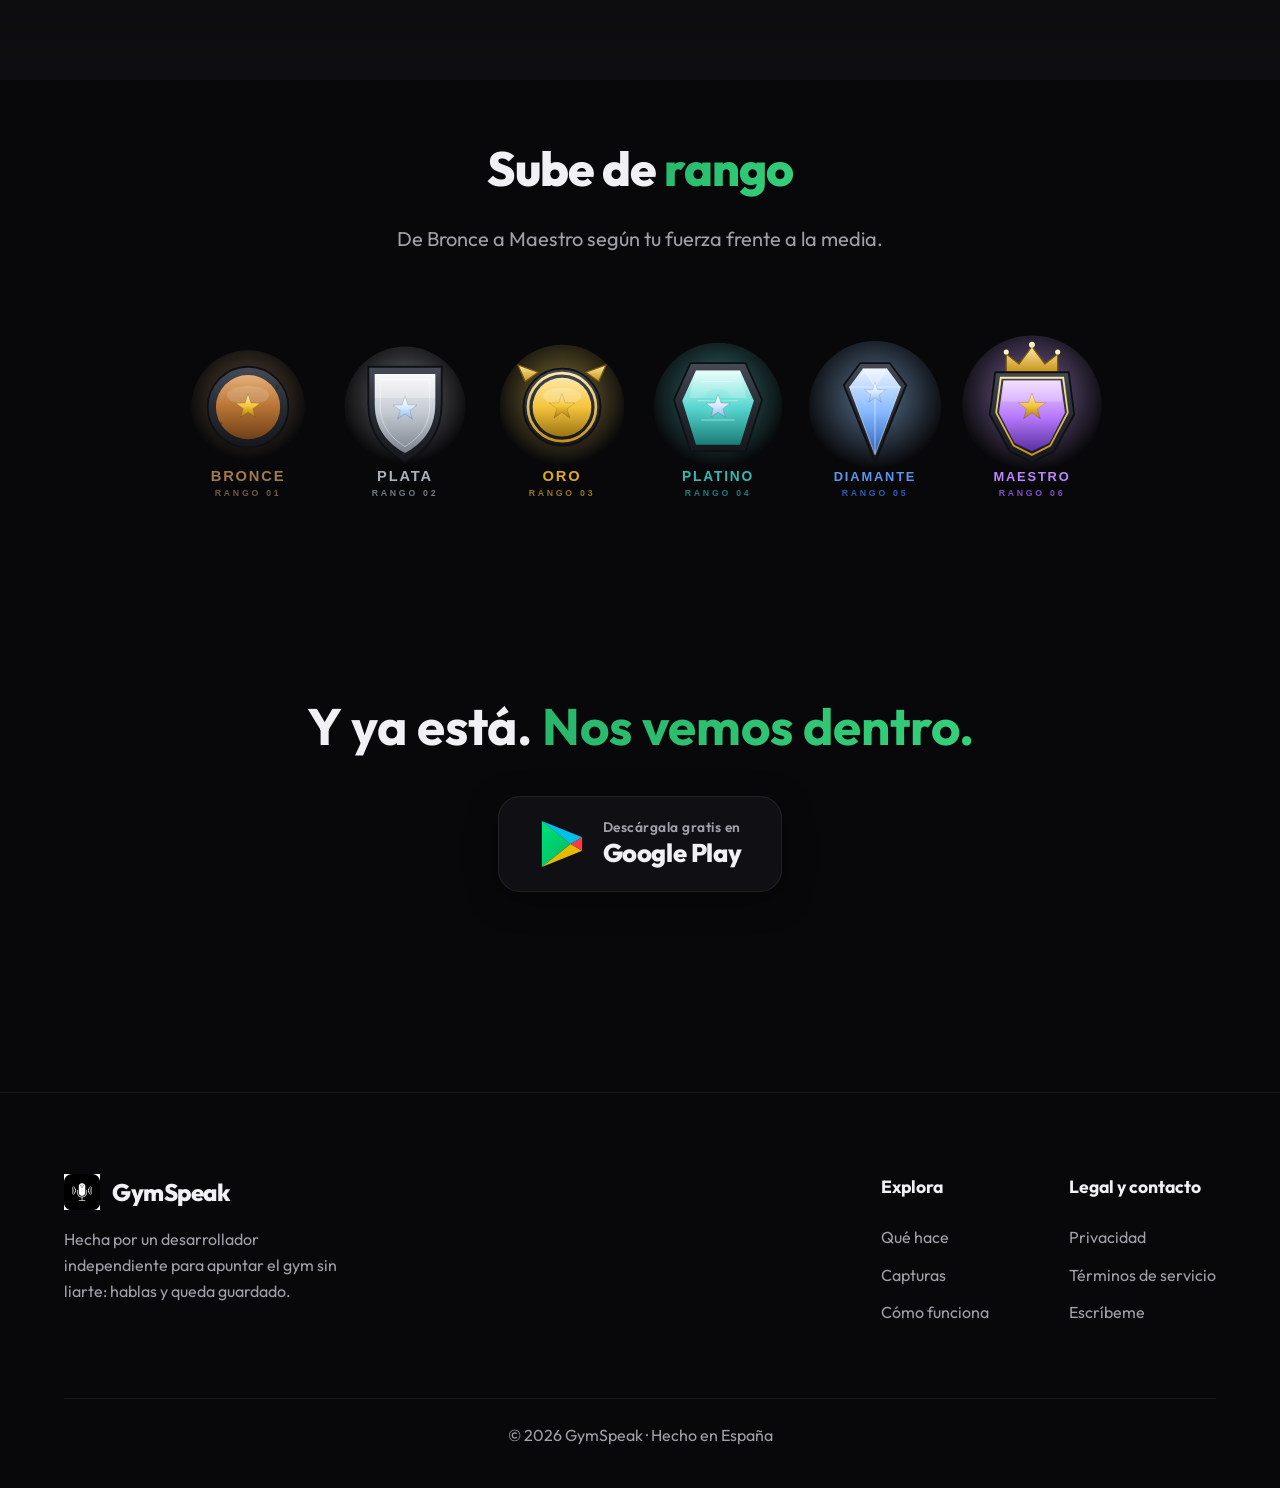
==== commit 813dda31: "Recorrido guiado a pantalla completa: el entrenador conduce la pagina" ====
--- a/index.html
+++ b/index.html
@@ -35,6 +35,7 @@
                 <li><a href="#screenshots">Capturas</a></li>
                 <li><a href="#how-it-works">Cómo funciona</a></li>
                 <li><a href="#rangos">Rangos</a></li>
+                <li><button class="replay-tour" id="replayTour" type="button">Ver el recorrido</button></li>
                 <li><a href="https://play.google.com/store/apps/details?id=com.gymspeak.app" class="btn-outline">Descargar</a></li>
             </ul>
         </div>
@@ -331,12 +332,13 @@
         </div>
     </footer>
 
-    <!-- Acompañante: el entrenador te va guiando según bajas por la página -->
-    <aside class="guide" id="guide" hidden aria-live="polite">
-        <button class="guide-close" id="guideClose" type="button" aria-label="Cerrar al entrenador">&times;</button>
-        <div class="guide-bubble" id="guideBubble"></div>
-        <a class="guide-cta" id="guideCta" href="https://play.google.com/store/apps/details?id=com.gymspeak.app" hidden>Descargar gratis</a>
-        <svg class="guide-fig" id="guideFig" viewBox="0 0 60 92" aria-hidden="true">
+    <!-- ── Recorrido guiado: el entrenador conduce la página ──
+         Tres capas independientes para que la sección de la que habla
+         quede ILUMINADA por encima del oscurecido, y el diálogo por
+         encima de todo. -->
+    <div class="tour-dim" id="tourDim" hidden></div>
+    <div class="tour-stage" id="tourStage" hidden>
+        <svg class="tour-fig" id="tourFig" viewBox="0 0 60 92" aria-hidden="true">
             <g class="g-all">
                 <circle class="g-head" cx="30" cy="12" r="8"/>
                 <line class="g-torso" x1="30" y1="20" x2="30" y2="52"/>
@@ -346,7 +348,19 @@
                 <g class="g-leg-r"><line x1="30" y1="52" x2="38" y2="80"/></g>
             </g>
         </svg>
-    </aside>
+
+        <div class="tour-box" role="dialog" aria-live="polite" aria-label="Tu entrenador te enseña la app">
+            <span class="tour-name" id="tourName">Tu entrenador</span>
+            <p class="tour-text" id="tourText"></p>
+            <div class="tour-foot">
+                <span class="tour-dots" id="tourDots"></span>
+                <a class="tour-cta" id="tourCta" href="https://play.google.com/store/apps/details?id=com.gymspeak.app" hidden>Descargar gratis</a>
+                <button class="tour-next" id="tourNext" type="button">Seguir</button>
+            </div>
+        </div>
+
+        <button class="tour-skip" id="tourSkip" type="button">Saltar el recorrido</button>
+    </div>
 
     <script src="js/main.js"></script>
     <script>
--- a/css/style.css
+++ b/css/style.css
@@ -662,185 +662,229 @@
     .coach-svg { max-width: 190px; }
 }
 
-/* ── El acompañante: el entrenador te guía por la página ─────── */
-
-.guide {
+/* ── Recorrido guiado: el entrenador conduce la página ───────── */
+/* Tres capas al nivel raíz para que los z-index se comparen entre sí:
+   oscurecido (100) < sección iluminada (110) < diálogo (120).      */
+
+.tour-dim {
     position: fixed;
-    left: 24px;
-    bottom: 24px;
-    z-index: 60;
-    display: flex;
-    flex-direction: column;
-    align-items: flex-start;
-    gap: 10px;
-    width: min(430px, 42vw);
+    inset: 0;
+    z-index: 100;
+    background: rgba(6, 6, 9, 0.82);
+    backdrop-filter: blur(2px);
     opacity: 0;
-    transform: translateY(16px);
-    transition: opacity .45s ease, transform .45s ease;
+    transition: opacity .5s ease;
     pointer-events: none;
 }
-.guide.is-in {
-    opacity: 1;
-    transform: translateY(0);
-    pointer-events: auto;
-}
-
-.guide-bubble {
+.tour-dim.is-on { opacity: 1; }
+
+/* La sección de la que está hablando sube por encima del oscurecido */
+.tour-focus {
     position: relative;
-    background: var(--bg-card);
+    z-index: 110;
+    border-radius: 24px;
+    box-shadow: 0 0 0 2px rgba(52, 210, 123, .55), 0 0 70px rgba(52, 210, 123, .18);
+    transition: box-shadow .5s ease;
+}
+
+.tour-stage {
+    position: fixed;
+    left: 0;
+    right: 0;
+    bottom: 0;
+    z-index: 120;
+    display: grid;
+    grid-template-columns: auto 1fr;
+    align-items: end;
+    gap: 32px;
+    max-width: 1180px;
+    margin: 0 auto;
+    padding: 0 40px 42px;
+    opacity: 0;
+    transform: translateY(28px);
+    transition: opacity .5s ease, transform .5s ease;
+}
+.tour-stage.is-on { opacity: 1; transform: translateY(0); }
+
+/* El muñequito, en grande de verdad */
+.tour-fig {
+    width: clamp(190px, 21vw, 320px);
+    height: auto;
+    overflow: visible;
+    filter: drop-shadow(0 12px 34px rgba(0,0,0,.65));
+}
+.tour-fig line {
+    stroke: var(--text-main);
+    stroke-width: 5;
+    stroke-linecap: round;
+}
+.tour-fig .g-head { fill: var(--text-main); }
+
+/* El bocadillo de diálogo */
+.tour-box {
+    position: relative;
+    background: rgba(18, 18, 23, 0.92);
     border: 1px solid var(--glass-border);
-    border-radius: 20px;
-    padding: 20px 22px;
-    font-size: 1.16rem;
-    line-height: 1.5;
+    border-radius: 24px;
+    padding: 26px 30px 22px;
+    box-shadow: var(--glass-shadow);
+    backdrop-filter: blur(14px);
+    margin-bottom: 18px;
+}
+.tour-name {
+    display: inline-block;
+    color: var(--accent-green);
+    font-size: 0.76rem;
+    font-weight: 800;
+    letter-spacing: 2px;
+    text-transform: uppercase;
+    margin-bottom: 10px;
+}
+.tour-text {
+    color: var(--text-main);
+    font-size: clamp(1.15rem, 1.9vw, 1.62rem);
+    line-height: 1.45;
     font-weight: 500;
-    color: var(--text-main);
-    box-shadow: var(--glass-shadow);
-    backdrop-filter: blur(10px);
-    animation: guide-pop .35s ease;
-}
-/* Piquito del bocadillo */
-.guide-bubble::after {
-    content: '';
-    position: absolute;
-    left: 26px;
-    bottom: -7px;
-    width: 12px;
-    height: 12px;
-    background: var(--bg-card);
-    border-right: 1px solid var(--glass-border);
-    border-bottom: 1px solid var(--glass-border);
-    transform: rotate(45deg);
-}
-
-@keyframes guide-pop {
-    from { opacity: 0; transform: translateY(6px) scale(.96); }
-    to   { opacity: 1; transform: translateY(0) scale(1); }
-}
-
-.guide-close {
-    align-self: flex-end;
-    background: none;
-    border: 0;
-    color: var(--text-muted);
-    font-size: 1.35rem;
-    line-height: 1;
-    cursor: pointer;
-    padding: 0 4px;
-    opacity: .6;
-}
-.guide-close:hover { opacity: 1; }
-
-.guide-cta {
-    display: inline-block;
+    min-height: 2.9em;
+    margin: 0 0 16px;
+}
+.tour-foot {
+    display: flex;
+    align-items: center;
+    gap: 16px;
+}
+.tour-dots {
+    display: flex;
+    gap: 5px;
+    flex: 1;
+    flex-wrap: wrap;
+}
+.tour-dots i {
+    width: 20px;
+    height: 4px;
+    border-radius: 2px;
+    background: rgba(255,255,255,.2);
+    transition: background .3s ease;
+}
+.tour-dots i.on { background: var(--accent-green); }
+
+.tour-next {
+    display: inline-flex;
+    align-items: center;
+    gap: 8px;
     background: var(--accent-green);
     color: #06110b;
+    border: 0;
+    border-radius: 13px;
+    padding: 13px 28px;
+    font-family: var(--font-family);
+    font-size: 1rem;
     font-weight: 800;
-    font-size: 0.9rem;
-    padding: 10px 18px;
-    border-radius: 11px;
+    cursor: pointer;
+    transition: transform .2s ease;
+}
+.tour-next:hover { transform: scale(1.05); }
+
+.tour-cta {
+    background: var(--accent-green);
+    color: #06110b;
+    border-radius: 13px;
+    padding: 13px 26px;
+    font-weight: 800;
     text-decoration: none;
-    animation: guide-cta-pulse 1.5s ease-in-out infinite;
+    animation: guide-cta-pulse 1.4s ease-in-out infinite;
 }
 @keyframes guide-cta-pulse {
     0%, 100% { transform: scale(1); }
     50%      { transform: scale(1.06); }
 }
 
-/* El muñequito */
-.guide-fig { width: 172px; height: auto; overflow: visible; }
-.guide-fig line {
-    stroke: var(--text-main);
-    stroke-width: 5;
-    stroke-linecap: round;
-}
-.guide-fig .g-head { fill: var(--text-main); }
-.guide-fig .g-torso { stroke-width: 5; }
-
-/* Los miembros giran desde su articulación */
+.tour-skip {
+    position: absolute;
+    top: -34px;
+    right: 40px;
+    background: none;
+    border: 0;
+    color: var(--text-muted);
+    font-family: var(--font-family);
+    font-size: 0.88rem;
+    font-weight: 600;
+    cursor: pointer;
+    opacity: .75;
+    text-decoration: underline;
+}
+.tour-skip:hover { opacity: 1; }
+
+/* Botón para volver a verlo, ya con la página normal */
+.replay-tour {
+    background: none;
+    border: 1px solid var(--glass-border);
+    color: var(--text-muted);
+    font-family: var(--font-family);
+    font-size: 0.85rem;
+    font-weight: 700;
+    padding: 8px 16px;
+    border-radius: 10px;
+    cursor: pointer;
+}
+.replay-tour:hover { color: var(--text-main); border-color: var(--accent-green); }
+
+/* ── Poses (el mismo esqueleto que dentro de la app) ─────────── */
+
 .g-arm-l, .g-arm-r { transform-origin: 30px 27px; }
 .g-leg-l, .g-leg-r { transform-origin: 30px 52px; }
-.g-all { transform-origin: 30px 80px; }
-
-/* ── Poses ── */
-
-/* Andando: piernas y brazos alternos + rebote del cuerpo */
-.guide[data-pose="walk"] .g-leg-l { animation: swing-a .62s ease-in-out infinite alternate; }
-.guide[data-pose="walk"] .g-leg-r { animation: swing-b .62s ease-in-out infinite alternate; }
-.guide[data-pose="walk"] .g-arm-l { animation: swing-b .62s ease-in-out infinite alternate; }
-.guide[data-pose="walk"] .g-arm-r { animation: swing-a .62s ease-in-out infinite alternate; }
-.guide[data-pose="walk"] .g-all   { animation: bob .31s ease-in-out infinite alternate; }
-
-/* Saludando */
-.guide[data-pose="wave"] .g-arm-r { animation: wave .5s ease-in-out infinite alternate; }
-
-/* Señalando (fijo, hacia el contenido) */
-.guide[data-pose="point"] .g-arm-r { transform: rotate(-72deg); }
-.guide[data-pose="point"] .g-all   { animation: bob 1.1s ease-in-out infinite alternate; }
-
-/* Pensando */
-.guide[data-pose="think"] .g-arm-r { transform: rotate(-120deg); }
-.guide[data-pose="think"] .g-all   { animation: bob 1.4s ease-in-out infinite alternate; }
-
-/* Celebrando */
-.guide[data-pose="cheer"] .g-arm-l { transform: rotate(52deg); }
-.guide[data-pose="cheer"] .g-arm-r { transform: rotate(-52deg); }
-.guide[data-pose="cheer"] .g-all   { animation: jump .42s ease-in-out infinite alternate; }
-
-/* Sentadilla (en la sección del entrenador) */
-.guide[data-pose="squat"] .g-all   { animation: mini-squat 1.5s ease-in-out infinite; }
-.guide[data-pose="squat"] .g-leg-l { animation: squat-l 1.5s ease-in-out infinite; }
-.guide[data-pose="squat"] .g-leg-r { animation: squat-r 1.5s ease-in-out infinite; }
+.g-all             { transform-origin: 30px 80px; }
+
+.tour-stage[data-pose="walk"] .g-leg-l { animation: swing-a .62s ease-in-out infinite alternate; }
+.tour-stage[data-pose="walk"] .g-leg-r { animation: swing-b .62s ease-in-out infinite alternate; }
+.tour-stage[data-pose="walk"] .g-arm-l { animation: swing-b .62s ease-in-out infinite alternate; }
+.tour-stage[data-pose="walk"] .g-arm-r { animation: swing-a .62s ease-in-out infinite alternate; }
+.tour-stage[data-pose="walk"] .g-all   { animation: bob .31s ease-in-out infinite alternate; }
+
+.tour-stage[data-pose="wave"] .g-arm-r { animation: wave .5s ease-in-out infinite alternate; }
+.tour-stage[data-pose="wave"] .g-all   { animation: bob 1.2s ease-in-out infinite alternate; }
+
+.tour-stage[data-pose="point"] .g-arm-r { transform: rotate(-112deg); }
+.tour-stage[data-pose="point"] .g-all   { animation: point-nudge 1.1s ease-in-out infinite alternate; }
+
+.tour-stage[data-pose="think"] .g-arm-r { transform: rotate(-124deg); }
+.tour-stage[data-pose="think"] .g-all   { animation: bob 1.4s ease-in-out infinite alternate; }
+
+.tour-stage[data-pose="cheer"] .g-arm-l { transform: rotate(52deg); }
+.tour-stage[data-pose="cheer"] .g-arm-r { transform: rotate(-52deg); }
+.tour-stage[data-pose="cheer"] .g-all   { animation: jump .42s ease-in-out infinite alternate; }
+
+.tour-stage[data-pose="squat"] .g-all   { animation: mini-squat 1.5s ease-in-out infinite; }
+.tour-stage[data-pose="squat"] .g-leg-l { animation: squat-l 1.5s ease-in-out infinite; }
+.tour-stage[data-pose="squat"] .g-leg-r { animation: squat-r 1.5s ease-in-out infinite; }
 
 @keyframes swing-a { from { transform: rotate(-19deg); } to { transform: rotate(19deg); } }
 @keyframes swing-b { from { transform: rotate(19deg); }  to { transform: rotate(-19deg); } }
-@keyframes bob     { from { transform: translateY(0); }  to { transform: translateY(-3px); } }
-@keyframes jump    { from { transform: translateY(0); }  to { transform: translateY(-9px); } }
+@keyframes bob     { from { transform: translateY(0); }  to { transform: translateY(-4px); } }
+@keyframes jump    { from { transform: translateY(0); }  to { transform: translateY(-11px); } }
 @keyframes wave    { from { transform: rotate(-118deg); } to { transform: rotate(-152deg); } }
-@keyframes mini-squat {
-    0%, 100% { transform: translateY(0); }
-    50%      { transform: translateY(11px); }
-}
-@keyframes squat-l {
-    0%, 100% { transform: rotate(0); }
-    50%      { transform: rotate(-21deg); }
-}
-@keyframes squat-r {
-    0%, 100% { transform: rotate(0); }
-    50%      { transform: rotate(21deg); }
-}
+@keyframes point-nudge { from { transform: translate(0,0); } to { transform: translate(5px,-6px); } }
+@keyframes mini-squat { 0%,100% { transform: translateY(0); } 50% { transform: translateY(12px); } }
+@keyframes squat-l    { 0%,100% { transform: rotate(0); } 50% { transform: rotate(-21deg); } }
+@keyframes squat-r    { 0%,100% { transform: rotate(0); } 50% { transform: rotate(21deg); } }
 
 @media (prefers-reduced-motion: reduce) {
-    .guide * { animation: none !important; }
-    .guide { transition: opacity .2s ease; }
-}
-
-/* En móvil ocupa menos y se va abajo del todo */
-@media (max-width: 820px) {
-    .guide {
-        left: 12px;
-        right: 12px;
-        bottom: 12px;
-        width: auto;
-        flex-direction: row;
-        align-items: flex-end;
-        gap: 10px;
+    .tour-stage *, .tour-dim, .tour-focus { animation: none !important; transition: none !important; }
+}
+
+/* En móvil: el muñequito arriba del bocadillo y más pequeño */
+@media (max-width: 860px) {
+    .tour-stage {
+        grid-template-columns: 1fr;
+        gap: 0;
+        padding: 0 14px 18px;
+        justify-items: center;
     }
-    .guide-bubble { flex: 1; font-size: 0.95rem; padding: 14px 15px; order: 2; }
-    .guide-bubble::after { display: none; }
-    .guide-fig { width: 88px; order: 1; }
-    .guide-close { position: absolute; top: -10px; right: 0; order: 3; }
-    .guide-cta { order: 3; align-self: center; font-size: 0.82rem; padding: 9px 14px; }
-}
-
-/* ── Señalar: el brazo apunta hacia el contenido ─────────────── */
-/* El entrenador está abajo a la izquierda, así que "arriba-derecha"
-   es la dirección natural para señalarte lo que te está contando. */
-.guide[data-pose="point-up"] .g-arm-r { transform: rotate(-118deg); }
-.guide[data-pose="point-up"] .g-all   { animation: point-nudge 1.1s ease-in-out infinite alternate; }
-@keyframes point-nudge {
-    from { transform: translate(0, 0); }
-    to   { transform: translate(4px, -5px); }
+    .tour-fig { width: 132px; margin-bottom: -14px; }
+    .tour-box { width: 100%; padding: 20px 20px 18px; margin-bottom: 0; }
+    .tour-text { font-size: 1.05rem; min-height: 3.6em; }
+    .tour-skip { top: -28px; right: 16px; font-size: 0.8rem; }
+    .tour-next { padding: 12px 20px; font-size: 0.92rem; }
 }
 
 /* ── Sección final de descarga ───────────────────────────────── */
